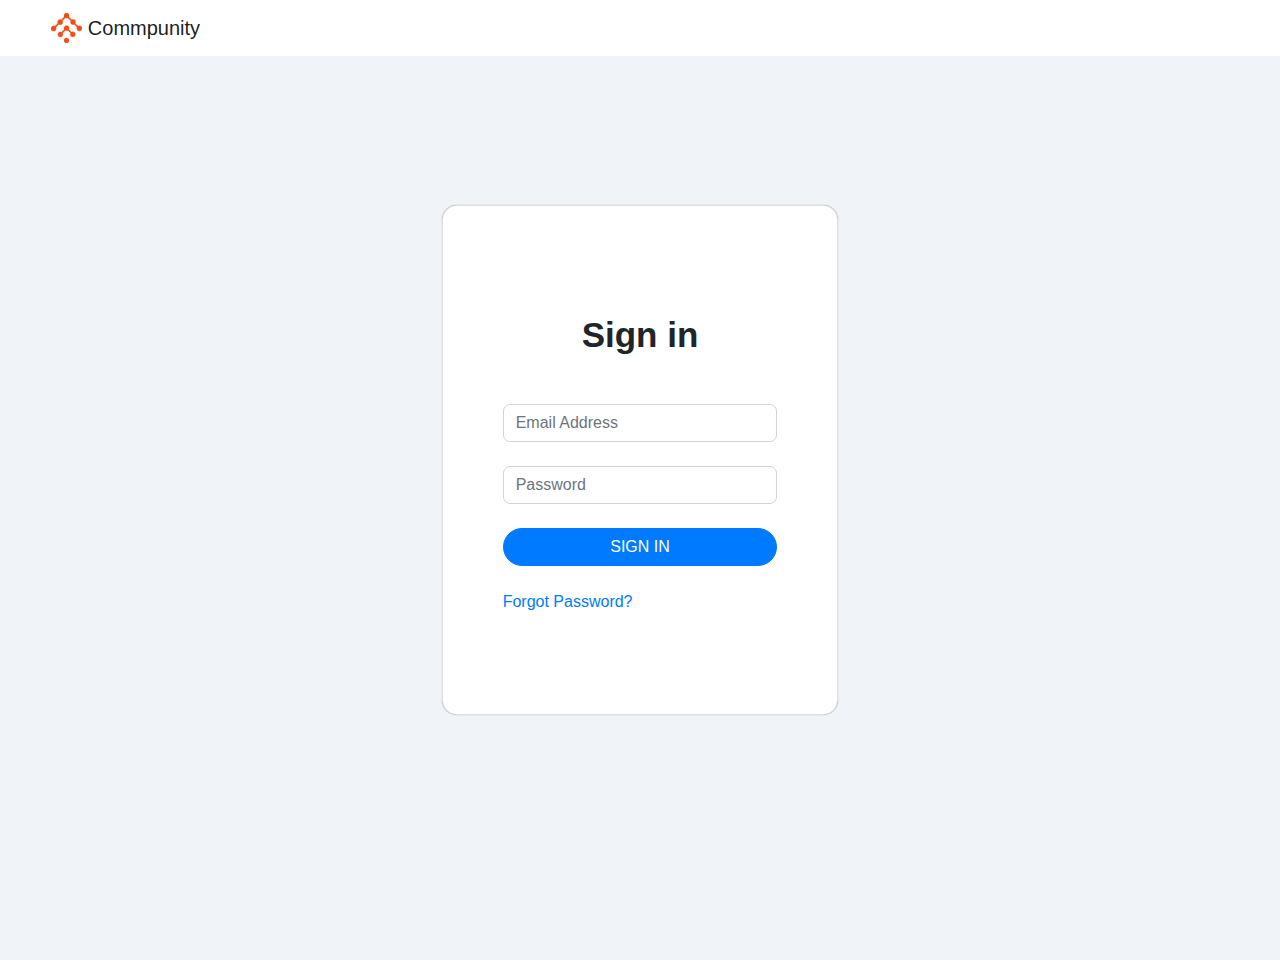
==== signin.html @ 4d6ea1aa "first" ====
<!DOCTYPE html>
<html lang="en">
<head>
    <meta charset="UTF-8">
    <meta name="viewport" content="width=device-width, initial-scale=1.0">
    <meta http-equiv="X-UA-Compatible" content="ie=edge">
    <link rel="stylesheet" href="assets/css/vendor/all.min.css">
    <link rel="stylesheet" href="assets/css/signin.css">
    <title>Home</title>
</head>
<body>
    
      <!--Navbar -->
      <nav class="mb-1 navbar navbar-expand-lg navbar-light info-color bg-light">
        <a class="navbar-brand" href="index.html">
          <img
            src="assets/img/logo.jpg"
            height="30"
            class="d-inline-block align-top"
            alt="mdb logo"
          />
          Commpunity</a
        >
        <button
          class="navbar-toggler"
          type="button"
          data-toggle="collapse"
          data-target="#navbarSupportedContent-4"
          aria-controls="navbarSupportedContent-4"
          aria-expanded="false"
          aria-label="Toggle navigation"
        >
          <span class="navbar-toggler-icon"></span>
        </button>
      </nav>
      <!--/.Navbar -->

      <div class="wrapper">
          <div class="col-md-4 mx-auto">
             <div class="card card-body form-card">
                 <form>
                     <h3 class="text-center my-5">Sign in</h3>
                     <input type="email" class="form-control my-4" placeholder="Email Address">
                     <input type="password" class="form-control my-4" placeholder="Password">
                     <button class="btn btn-primary btn-block my-4">SIGN IN</button>
                     <a href="#">Forgot  Password?</a>
                 </form>
             </div>
          </div>
      </div>




    <script src="assets/js/vendor/all.min.js"></script>
    <script src="assets/js/main.js"></script>
</body>
</html>
---- assets/css/vendor/all.min.css ----
/*
 * Font Awesome Free 5.12.0 by @fontawesome - https://fontawesome.com
 * License - https://fontawesome.com/license/free (Icons: CC BY 4.0, Fonts: SIL OFL 1.1, Code: MIT License)
 */
 .fa,.fab,.fad,.fal,.far,.fas{-moz-osx-font-smoothing:grayscale;-webkit-font-smoothing:antialiased;display:inline-block;font-style:normal;font-variant:normal;text-rendering:auto;line-height:1}.fa-lg{font-size:1.33333em;line-height:.75em;vertical-align:-.0667em}.fa-xs{font-size:.75em}.fa-sm{font-size:.875em}.fa-1x{font-size:1em}.fa-2x{font-size:2em}.fa-3x{font-size:3em}.fa-4x{font-size:4em}.fa-5x{font-size:5em}.fa-6x{font-size:6em}.fa-7x{font-size:7em}.fa-8x{font-size:8em}.fa-9x{font-size:9em}.fa-10x{font-size:10em}.fa-fw{text-align:center;width:1.25em}.fa-ul{list-style-type:none;margin-left:2.5em;padding-left:0}.fa-ul>li{position:relative}.fa-li{left:-2em;position:absolute;text-align:center;width:2em;line-height:inherit}.fa-border{border:.08em solid #eee;border-radius:.1em;padding:.2em .25em .15em}.fa-pull-left{float:left}.fa-pull-right{float:right}.fa.fa-pull-left,.fab.fa-pull-left,.fal.fa-pull-left,.far.fa-pull-left,.fas.fa-pull-left{margin-right:.3em}.fa.fa-pull-right,.fab.fa-pull-right,.fal.fa-pull-right,.far.fa-pull-right,.fas.fa-pull-right{margin-left:.3em}.fa-spin{-webkit-animation:fa-spin 2s linear infinite;animation:fa-spin 2s linear infinite}.fa-pulse{-webkit-animation:fa-spin 1s steps(8) infinite;animation:fa-spin 1s steps(8) infinite}@-webkit-keyframes fa-spin{0%{-webkit-transform:rotate(0deg);transform:rotate(0deg)}to{-webkit-transform:rotate(1turn);transform:rotate(1turn)}}@keyframes fa-spin{0%{-webkit-transform:rotate(0deg);transform:rotate(0deg)}to{-webkit-transform:rotate(1turn);transform:rotate(1turn)}}.fa-rotate-90{-ms-filter:"progid:DXImageTransform.Microsoft.BasicImage(rotation=1)";-webkit-transform:rotate(90deg);transform:rotate(90deg)}.fa-rotate-180{-ms-filter:"progid:DXImageTransform.Microsoft.BasicImage(rotation=2)";-webkit-transform:rotate(180deg);transform:rotate(180deg)}.fa-rotate-270{-ms-filter:"progid:DXImageTransform.Microsoft.BasicImage(rotation=3)";-webkit-transform:rotate(270deg);transform:rotate(270deg)}.fa-flip-horizontal{-ms-filter:"progid:DXImageTransform.Microsoft.BasicImage(rotation=0, mirror=1)";-webkit-transform:scaleX(-1);transform:scaleX(-1)}.fa-flip-vertical{-webkit-transform:scaleY(-1);transform:scaleY(-1)}.fa-flip-both,.fa-flip-horizontal.fa-flip-vertical,.fa-flip-vertical{-ms-filter:"progid:DXImageTransform.Microsoft.BasicImage(rotation=2, mirror=1)"}.fa-flip-both,.fa-flip-horizontal.fa-flip-vertical{-webkit-transform:scale(-1);transform:scale(-1)}:root .fa-flip-both,:root .fa-flip-horizontal,:root .fa-flip-vertical,:root .fa-rotate-90,:root .fa-rotate-180,:root .fa-rotate-270{-webkit-filter:none;filter:none}.fa-stack{display:inline-block;height:2em;line-height:2em;position:relative;vertical-align:middle;width:2.5em}.fa-stack-1x,.fa-stack-2x{left:0;position:absolute;text-align:center;width:100%}.fa-stack-1x{line-height:inherit}.fa-stack-2x{font-size:2em}.fa-inverse{color:#fff}.fa-500px:before{content:"\f26e"}.fa-accessible-icon:before{content:"\f368"}.fa-accusoft:before{content:"\f369"}.fa-acquisitions-incorporated:before{content:"\f6af"}.fa-ad:before{content:"\f641"}.fa-address-book:before{content:"\f2b9"}.fa-address-card:before{content:"\f2bb"}.fa-adjust:before{content:"\f042"}.fa-adn:before{content:"\f170"}.fa-adobe:before{content:"\f778"}.fa-adversal:before{content:"\f36a"}.fa-affiliatetheme:before{content:"\f36b"}.fa-air-freshener:before{content:"\f5d0"}.fa-airbnb:before{content:"\f834"}.fa-algolia:before{content:"\f36c"}.fa-align-center:before{content:"\f037"}.fa-align-justify:before{content:"\f039"}.fa-align-left:before{content:"\f036"}.fa-align-right:before{content:"\f038"}.fa-alipay:before{content:"\f642"}.fa-allergies:before{content:"\f461"}.fa-amazon:before{content:"\f270"}.fa-amazon-pay:before{content:"\f42c"}.fa-ambulance:before{content:"\f0f9"}.fa-american-sign-language-interpreting:before{content:"\f2a3"}.fa-amilia:before{content:"\f36d"}.fa-anchor:before{content:"\f13d"}.fa-android:before{content:"\f17b"}.fa-angellist:before{content:"\f209"}.fa-angle-double-down:before{content:"\f103"}.fa-angle-double-left:before{content:"\f100"}.fa-angle-double-right:before{content:"\f101"}.fa-angle-double-up:before{content:"\f102"}.fa-angle-down:before{content:"\f107"}.fa-angle-left:before{content:"\f104"}.fa-angle-right:before{content:"\f105"}.fa-angle-up:before{content:"\f106"}.fa-angry:before{content:"\f556"}.fa-angrycreative:before{content:"\f36e"}.fa-angular:before{content:"\f420"}.fa-ankh:before{content:"\f644"}.fa-app-store:before{content:"\f36f"}.fa-app-store-ios:before{content:"\f370"}.fa-apper:before{content:"\f371"}.fa-apple:before{content:"\f179"}.fa-apple-alt:before{content:"\f5d1"}.fa-apple-pay:before{content:"\f415"}.fa-archive:before{content:"\f187"}.fa-archway:before{content:"\f557"}.fa-arrow-alt-circle-down:before{content:"\f358"}.fa-arrow-alt-circle-left:before{content:"\f359"}.fa-arrow-alt-circle-right:before{content:"\f35a"}.fa-arrow-alt-circle-up:before{content:"\f35b"}.fa-arrow-circle-down:before{content:"\f0ab"}.fa-arrow-circle-left:before{content:"\f0a8"}.fa-arrow-circle-right:before{content:"\f0a9"}.fa-arrow-circle-up:before{content:"\f0aa"}.fa-arrow-down:before{content:"\f063"}.fa-arrow-left:before{content:"\f060"}.fa-arrow-right:before{content:"\f061"}.fa-arrow-up:before{content:"\f062"}.fa-arrows-alt:before{content:"\f0b2"}.fa-arrows-alt-h:before{content:"\f337"}.fa-arrows-alt-v:before{content:"\f338"}.fa-artstation:before{content:"\f77a"}.fa-assistive-listening-systems:before{content:"\f2a2"}.fa-asterisk:before{content:"\f069"}.fa-asymmetrik:before{content:"\f372"}.fa-at:before{content:"\f1fa"}.fa-atlas:before{content:"\f558"}.fa-atlassian:before{content:"\f77b"}.fa-atom:before{content:"\f5d2"}.fa-audible:before{content:"\f373"}.fa-audio-description:before{content:"\f29e"}.fa-autoprefixer:before{content:"\f41c"}.fa-avianex:before{content:"\f374"}.fa-aviato:before{content:"\f421"}.fa-award:before{content:"\f559"}.fa-aws:before{content:"\f375"}.fa-baby:before{content:"\f77c"}.fa-baby-carriage:before{content:"\f77d"}.fa-backspace:before{content:"\f55a"}.fa-backward:before{content:"\f04a"}.fa-bacon:before{content:"\f7e5"}.fa-bahai:before{content:"\f666"}.fa-balance-scale:before{content:"\f24e"}.fa-balance-scale-left:before{content:"\f515"}.fa-balance-scale-right:before{content:"\f516"}.fa-ban:before{content:"\f05e"}.fa-band-aid:before{content:"\f462"}.fa-bandcamp:before{content:"\f2d5"}.fa-barcode:before{content:"\f02a"}.fa-bars:before{content:"\f0c9"}.fa-baseball-ball:before{content:"\f433"}.fa-basketball-ball:before{content:"\f434"}.fa-bath:before{content:"\f2cd"}.fa-battery-empty:before{content:"\f244"}.fa-battery-full:before{content:"\f240"}.fa-battery-half:before{content:"\f242"}.fa-battery-quarter:before{content:"\f243"}.fa-battery-three-quarters:before{content:"\f241"}.fa-battle-net:before{content:"\f835"}.fa-bed:before{content:"\f236"}.fa-beer:before{content:"\f0fc"}.fa-behance:before{content:"\f1b4"}.fa-behance-square:before{content:"\f1b5"}.fa-bell:before{content:"\f0f3"}.fa-bell-slash:before{content:"\f1f6"}.fa-bezier-curve:before{content:"\f55b"}.fa-bible:before{content:"\f647"}.fa-bicycle:before{content:"\f206"}.fa-biking:before{content:"\f84a"}.fa-bimobject:before{content:"\f378"}.fa-binoculars:before{content:"\f1e5"}.fa-biohazard:before{content:"\f780"}.fa-birthday-cake:before{content:"\f1fd"}.fa-bitbucket:before{content:"\f171"}.fa-bitcoin:before{content:"\f379"}.fa-bity:before{content:"\f37a"}.fa-black-tie:before{content:"\f27e"}.fa-blackberry:before{content:"\f37b"}.fa-blender:before{content:"\f517"}.fa-blender-phone:before{content:"\f6b6"}.fa-blind:before{content:"\f29d"}.fa-blog:before{content:"\f781"}.fa-blogger:before{content:"\f37c"}.fa-blogger-b:before{content:"\f37d"}.fa-bluetooth:before{content:"\f293"}.fa-bluetooth-b:before{content:"\f294"}.fa-bold:before{content:"\f032"}.fa-bolt:before{content:"\f0e7"}.fa-bomb:before{content:"\f1e2"}.fa-bone:before{content:"\f5d7"}.fa-bong:before{content:"\f55c"}.fa-book:before{content:"\f02d"}.fa-book-dead:before{content:"\f6b7"}.fa-book-medical:before{content:"\f7e6"}.fa-book-open:before{content:"\f518"}.fa-book-reader:before{content:"\f5da"}.fa-bookmark:before{content:"\f02e"}.fa-bootstrap:before{content:"\f836"}.fa-border-all:before{content:"\f84c"}.fa-border-none:before{content:"\f850"}.fa-border-style:before{content:"\f853"}.fa-bowling-ball:before{content:"\f436"}.fa-box:before{content:"\f466"}.fa-box-open:before{content:"\f49e"}.fa-boxes:before{content:"\f468"}.fa-braille:before{content:"\f2a1"}.fa-brain:before{content:"\f5dc"}.fa-bread-slice:before{content:"\f7ec"}.fa-briefcase:before{content:"\f0b1"}.fa-briefcase-medical:before{content:"\f469"}.fa-broadcast-tower:before{content:"\f519"}.fa-broom:before{content:"\f51a"}.fa-brush:before{content:"\f55d"}.fa-btc:before{content:"\f15a"}.fa-buffer:before{content:"\f837"}.fa-bug:before{content:"\f188"}.fa-building:before{content:"\f1ad"}.fa-bullhorn:before{content:"\f0a1"}.fa-bullseye:before{content:"\f140"}.fa-burn:before{content:"\f46a"}.fa-buromobelexperte:before{content:"\f37f"}.fa-bus:before{content:"\f207"}.fa-bus-alt:before{content:"\f55e"}.fa-business-time:before{content:"\f64a"}.fa-buy-n-large:before{content:"\f8a6"}.fa-buysellads:before{content:"\f20d"}.fa-calculator:before{content:"\f1ec"}.fa-calendar:before{content:"\f133"}.fa-calendar-alt:before{content:"\f073"}.fa-calendar-check:before{content:"\f274"}.fa-calendar-day:before{content:"\f783"}.fa-calendar-minus:before{content:"\f272"}.fa-calendar-plus:before{content:"\f271"}.fa-calendar-times:before{content:"\f273"}.fa-calendar-week:before{content:"\f784"}.fa-camera:before{content:"\f030"}.fa-camera-retro:before{content:"\f083"}.fa-campground:before{content:"\f6bb"}.fa-canadian-maple-leaf:before{content:"\f785"}.fa-candy-cane:before{content:"\f786"}.fa-cannabis:before{content:"\f55f"}.fa-capsules:before{content:"\f46b"}.fa-car:before{content:"\f1b9"}.fa-car-alt:before{content:"\f5de"}.fa-car-battery:before{content:"\f5df"}.fa-car-crash:before{content:"\f5e1"}.fa-car-side:before{content:"\f5e4"}.fa-caravan:before{content:"\f8ff"}.fa-caret-down:before{content:"\f0d7"}.fa-caret-left:before{content:"\f0d9"}.fa-caret-right:before{content:"\f0da"}.fa-caret-square-down:before{content:"\f150"}.fa-caret-square-left:before{content:"\f191"}.fa-caret-square-right:before{content:"\f152"}.fa-caret-square-up:before{content:"\f151"}.fa-caret-up:before{content:"\f0d8"}.fa-carrot:before{content:"\f787"}.fa-cart-arrow-down:before{content:"\f218"}.fa-cart-plus:before{content:"\f217"}.fa-cash-register:before{content:"\f788"}.fa-cat:before{content:"\f6be"}.fa-cc-amazon-pay:before{content:"\f42d"}.fa-cc-amex:before{content:"\f1f3"}.fa-cc-apple-pay:before{content:"\f416"}.fa-cc-diners-club:before{content:"\f24c"}.fa-cc-discover:before{content:"\f1f2"}.fa-cc-jcb:before{content:"\f24b"}.fa-cc-mastercard:before{content:"\f1f1"}.fa-cc-paypal:before{content:"\f1f4"}.fa-cc-stripe:before{content:"\f1f5"}.fa-cc-visa:before{content:"\f1f0"}.fa-centercode:before{content:"\f380"}.fa-centos:before{content:"\f789"}.fa-certificate:before{content:"\f0a3"}.fa-chair:before{content:"\f6c0"}.fa-chalkboard:before{content:"\f51b"}.fa-chalkboard-teacher:before{content:"\f51c"}.fa-charging-station:before{content:"\f5e7"}.fa-chart-area:before{content:"\f1fe"}.fa-chart-bar:before{content:"\f080"}.fa-chart-line:before{content:"\f201"}.fa-chart-pie:before{content:"\f200"}.fa-check:before{content:"\f00c"}.fa-check-circle:before{content:"\f058"}.fa-check-double:before{content:"\f560"}.fa-check-square:before{content:"\f14a"}.fa-cheese:before{content:"\f7ef"}.fa-chess:before{content:"\f439"}.fa-chess-bishop:before{content:"\f43a"}.fa-chess-board:before{content:"\f43c"}.fa-chess-king:before{content:"\f43f"}.fa-chess-knight:before{content:"\f441"}.fa-chess-pawn:before{content:"\f443"}.fa-chess-queen:before{content:"\f445"}.fa-chess-rook:before{content:"\f447"}.fa-chevron-circle-down:before{content:"\f13a"}.fa-chevron-circle-left:before{content:"\f137"}.fa-chevron-circle-right:before{content:"\f138"}.fa-chevron-circle-up:before{content:"\f139"}.fa-chevron-down:before{content:"\f078"}.fa-chevron-left:before{content:"\f053"}.fa-chevron-right:before{content:"\f054"}.fa-chevron-up:before{content:"\f077"}.fa-child:before{content:"\f1ae"}.fa-chrome:before{content:"\f268"}.fa-chromecast:before{content:"\f838"}.fa-church:before{content:"\f51d"}.fa-circle:before{content:"\f111"}.fa-circle-notch:before{content:"\f1ce"}.fa-city:before{content:"\f64f"}.fa-clinic-medical:before{content:"\f7f2"}.fa-clipboard:before{content:"\f328"}.fa-clipboard-check:before{content:"\f46c"}.fa-clipboard-list:before{content:"\f46d"}.fa-clock:before{content:"\f017"}.fa-clone:before{content:"\f24d"}.fa-closed-captioning:before{content:"\f20a"}.fa-cloud:before{content:"\f0c2"}.fa-cloud-download-alt:before{content:"\f381"}.fa-cloud-meatball:before{content:"\f73b"}.fa-cloud-moon:before{content:"\f6c3"}.fa-cloud-moon-rain:before{content:"\f73c"}.fa-cloud-rain:before{content:"\f73d"}.fa-cloud-showers-heavy:before{content:"\f740"}.fa-cloud-sun:before{content:"\f6c4"}.fa-cloud-sun-rain:before{content:"\f743"}.fa-cloud-upload-alt:before{content:"\f382"}.fa-cloudscale:before{content:"\f383"}.fa-cloudsmith:before{content:"\f384"}.fa-cloudversify:before{content:"\f385"}.fa-cocktail:before{content:"\f561"}.fa-code:before{content:"\f121"}.fa-code-branch:before{content:"\f126"}.fa-codepen:before{content:"\f1cb"}.fa-codiepie:before{content:"\f284"}.fa-coffee:before{content:"\f0f4"}.fa-cog:before{content:"\f013"}.fa-cogs:before{content:"\f085"}.fa-coins:before{content:"\f51e"}.fa-columns:before{content:"\f0db"}.fa-comment:before{content:"\f075"}.fa-comment-alt:before{content:"\f27a"}.fa-comment-dollar:before{content:"\f651"}.fa-comment-dots:before{content:"\f4ad"}.fa-comment-medical:before{content:"\f7f5"}.fa-comment-slash:before{content:"\f4b3"}.fa-comments:before{content:"\f086"}.fa-comments-dollar:before{content:"\f653"}.fa-compact-disc:before{content:"\f51f"}.fa-compass:before{content:"\f14e"}.fa-compress:before{content:"\f066"}.fa-compress-alt:before{content:"\f422"}.fa-compress-arrows-alt:before{content:"\f78c"}.fa-concierge-bell:before{content:"\f562"}.fa-confluence:before{content:"\f78d"}.fa-connectdevelop:before{content:"\f20e"}.fa-contao:before{content:"\f26d"}.fa-cookie:before{content:"\f563"}.fa-cookie-bite:before{content:"\f564"}.fa-copy:before{content:"\f0c5"}.fa-copyright:before{content:"\f1f9"}.fa-cotton-bureau:before{content:"\f89e"}.fa-couch:before{content:"\f4b8"}.fa-cpanel:before{content:"\f388"}.fa-creative-commons:before{content:"\f25e"}.fa-creative-commons-by:before{content:"\f4e7"}.fa-creative-commons-nc:before{content:"\f4e8"}.fa-creative-commons-nc-eu:before{content:"\f4e9"}.fa-creative-commons-nc-jp:before{content:"\f4ea"}.fa-creative-commons-nd:before{content:"\f4eb"}.fa-creative-commons-pd:before{content:"\f4ec"}.fa-creative-commons-pd-alt:before{content:"\f4ed"}.fa-creative-commons-remix:before{content:"\f4ee"}.fa-creative-commons-sa:before{content:"\f4ef"}.fa-creative-commons-sampling:before{content:"\f4f0"}.fa-creative-commons-sampling-plus:before{content:"\f4f1"}.fa-creative-commons-share:before{content:"\f4f2"}.fa-creative-commons-zero:before{content:"\f4f3"}.fa-credit-card:before{content:"\f09d"}.fa-critical-role:before{content:"\f6c9"}.fa-crop:before{content:"\f125"}.fa-crop-alt:before{content:"\f565"}.fa-cross:before{content:"\f654"}.fa-crosshairs:before{content:"\f05b"}.fa-crow:before{content:"\f520"}.fa-crown:before{content:"\f521"}.fa-crutch:before{content:"\f7f7"}.fa-css3:before{content:"\f13c"}.fa-css3-alt:before{content:"\f38b"}.fa-cube:before{content:"\f1b2"}.fa-cubes:before{content:"\f1b3"}.fa-cut:before{content:"\f0c4"}.fa-cuttlefish:before{content:"\f38c"}.fa-d-and-d:before{content:"\f38d"}.fa-d-and-d-beyond:before{content:"\f6ca"}.fa-dashcube:before{content:"\f210"}.fa-database:before{content:"\f1c0"}.fa-deaf:before{content:"\f2a4"}.fa-delicious:before{content:"\f1a5"}.fa-democrat:before{content:"\f747"}.fa-deploydog:before{content:"\f38e"}.fa-deskpro:before{content:"\f38f"}.fa-desktop:before{content:"\f108"}.fa-dev:before{content:"\f6cc"}.fa-deviantart:before{content:"\f1bd"}.fa-dharmachakra:before{content:"\f655"}.fa-dhl:before{content:"\f790"}.fa-diagnoses:before{content:"\f470"}.fa-diaspora:before{content:"\f791"}.fa-dice:before{content:"\f522"}.fa-dice-d20:before{content:"\f6cf"}.fa-dice-d6:before{content:"\f6d1"}.fa-dice-five:before{content:"\f523"}.fa-dice-four:before{content:"\f524"}.fa-dice-one:before{content:"\f525"}.fa-dice-six:before{content:"\f526"}.fa-dice-three:before{content:"\f527"}.fa-dice-two:before{content:"\f528"}.fa-digg:before{content:"\f1a6"}.fa-digital-ocean:before{content:"\f391"}.fa-digital-tachograph:before{content:"\f566"}.fa-directions:before{content:"\f5eb"}.fa-discord:before{content:"\f392"}.fa-discourse:before{content:"\f393"}.fa-divide:before{content:"\f529"}.fa-dizzy:before{content:"\f567"}.fa-dna:before{content:"\f471"}.fa-dochub:before{content:"\f394"}.fa-docker:before{content:"\f395"}.fa-dog:before{content:"\f6d3"}.fa-dollar-sign:before{content:"\f155"}.fa-dolly:before{content:"\f472"}.fa-dolly-flatbed:before{content:"\f474"}.fa-donate:before{content:"\f4b9"}.fa-door-closed:before{content:"\f52a"}.fa-door-open:before{content:"\f52b"}.fa-dot-circle:before{content:"\f192"}.fa-dove:before{content:"\f4ba"}.fa-download:before{content:"\f019"}.fa-draft2digital:before{content:"\f396"}.fa-drafting-compass:before{content:"\f568"}.fa-dragon:before{content:"\f6d5"}.fa-draw-polygon:before{content:"\f5ee"}.fa-dribbble:before{content:"\f17d"}.fa-dribbble-square:before{content:"\f397"}.fa-dropbox:before{content:"\f16b"}.fa-drum:before{content:"\f569"}.fa-drum-steelpan:before{content:"\f56a"}.fa-drumstick-bite:before{content:"\f6d7"}.fa-drupal:before{content:"\f1a9"}.fa-dumbbell:before{content:"\f44b"}.fa-dumpster:before{content:"\f793"}.fa-dumpster-fire:before{content:"\f794"}.fa-dungeon:before{content:"\f6d9"}.fa-dyalog:before{content:"\f399"}.fa-earlybirds:before{content:"\f39a"}.fa-ebay:before{content:"\f4f4"}.fa-edge:before{content:"\f282"}.fa-edit:before{content:"\f044"}.fa-egg:before{content:"\f7fb"}.fa-eject:before{content:"\f052"}.fa-elementor:before{content:"\f430"}.fa-ellipsis-h:before{content:"\f141"}.fa-ellipsis-v:before{content:"\f142"}.fa-ello:before{content:"\f5f1"}.fa-ember:before{content:"\f423"}.fa-empire:before{content:"\f1d1"}.fa-envelope:before{content:"\f0e0"}.fa-envelope-open:before{content:"\f2b6"}.fa-envelope-open-text:before{content:"\f658"}.fa-envelope-square:before{content:"\f199"}.fa-envira:before{content:"\f299"}.fa-equals:before{content:"\f52c"}.fa-eraser:before{content:"\f12d"}.fa-erlang:before{content:"\f39d"}.fa-ethereum:before{content:"\f42e"}.fa-ethernet:before{content:"\f796"}.fa-etsy:before{content:"\f2d7"}.fa-euro-sign:before{content:"\f153"}.fa-evernote:before{content:"\f839"}.fa-exchange-alt:before{content:"\f362"}.fa-exclamation:before{content:"\f12a"}.fa-exclamation-circle:before{content:"\f06a"}.fa-exclamation-triangle:before{content:"\f071"}.fa-expand:before{content:"\f065"}.fa-expand-alt:before{content:"\f424"}.fa-expand-arrows-alt:before{content:"\f31e"}.fa-expeditedssl:before{content:"\f23e"}.fa-external-link-alt:before{content:"\f35d"}.fa-external-link-square-alt:before{content:"\f360"}.fa-eye:before{content:"\f06e"}.fa-eye-dropper:before{content:"\f1fb"}.fa-eye-slash:before{content:"\f070"}.fa-facebook:before{content:"\f09a"}.fa-facebook-f:before{content:"\f39e"}.fa-facebook-messenger:before{content:"\f39f"}.fa-facebook-square:before{content:"\f082"}.fa-fan:before{content:"\f863"}.fa-fantasy-flight-games:before{content:"\f6dc"}.fa-fast-backward:before{content:"\f049"}.fa-fast-forward:before{content:"\f050"}.fa-fax:before{content:"\f1ac"}.fa-feather:before{content:"\f52d"}.fa-feather-alt:before{content:"\f56b"}.fa-fedex:before{content:"\f797"}.fa-fedora:before{content:"\f798"}.fa-female:before{content:"\f182"}.fa-fighter-jet:before{content:"\f0fb"}.fa-figma:before{content:"\f799"}.fa-file:before{content:"\f15b"}.fa-file-alt:before{content:"\f15c"}.fa-file-archive:before{content:"\f1c6"}.fa-file-audio:before{content:"\f1c7"}.fa-file-code:before{content:"\f1c9"}.fa-file-contract:before{content:"\f56c"}.fa-file-csv:before{content:"\f6dd"}.fa-file-download:before{content:"\f56d"}.fa-file-excel:before{content:"\f1c3"}.fa-file-export:before{content:"\f56e"}.fa-file-image:before{content:"\f1c5"}.fa-file-import:before{content:"\f56f"}.fa-file-invoice:before{content:"\f570"}.fa-file-invoice-dollar:before{content:"\f571"}.fa-file-medical:before{content:"\f477"}.fa-file-medical-alt:before{content:"\f478"}.fa-file-pdf:before{content:"\f1c1"}.fa-file-powerpoint:before{content:"\f1c4"}.fa-file-prescription:before{content:"\f572"}.fa-file-signature:before{content:"\f573"}.fa-file-upload:before{content:"\f574"}.fa-file-video:before{content:"\f1c8"}.fa-file-word:before{content:"\f1c2"}.fa-fill:before{content:"\f575"}.fa-fill-drip:before{content:"\f576"}.fa-film:before{content:"\f008"}.fa-filter:before{content:"\f0b0"}.fa-fingerprint:before{content:"\f577"}.fa-fire:before{content:"\f06d"}.fa-fire-alt:before{content:"\f7e4"}.fa-fire-extinguisher:before{content:"\f134"}.fa-firefox:before{content:"\f269"}.fa-firefox-browser:before{content:"\f907"}.fa-first-aid:before{content:"\f479"}.fa-first-order:before{content:"\f2b0"}.fa-first-order-alt:before{content:"\f50a"}.fa-firstdraft:before{content:"\f3a1"}.fa-fish:before{content:"\f578"}.fa-fist-raised:before{content:"\f6de"}.fa-flag:before{content:"\f024"}.fa-flag-checkered:before{content:"\f11e"}.fa-flag-usa:before{content:"\f74d"}.fa-flask:before{content:"\f0c3"}.fa-flickr:before{content:"\f16e"}.fa-flipboard:before{content:"\f44d"}.fa-flushed:before{content:"\f579"}.fa-fly:before{content:"\f417"}.fa-folder:before{content:"\f07b"}.fa-folder-minus:before{content:"\f65d"}.fa-folder-open:before{content:"\f07c"}.fa-folder-plus:before{content:"\f65e"}.fa-font:before{content:"\f031"}.fa-font-awesome:before{content:"\f2b4"}.fa-font-awesome-alt:before{content:"\f35c"}.fa-font-awesome-flag:before{content:"\f425"}.fa-font-awesome-logo-full:before{content:"\f4e6"}.fa-fonticons:before{content:"\f280"}.fa-fonticons-fi:before{content:"\f3a2"}.fa-football-ball:before{content:"\f44e"}.fa-fort-awesome:before{content:"\f286"}.fa-fort-awesome-alt:before{content:"\f3a3"}.fa-forumbee:before{content:"\f211"}.fa-forward:before{content:"\f04e"}.fa-foursquare:before{content:"\f180"}.fa-free-code-camp:before{content:"\f2c5"}.fa-freebsd:before{content:"\f3a4"}.fa-frog:before{content:"\f52e"}.fa-frown:before{content:"\f119"}.fa-frown-open:before{content:"\f57a"}.fa-fulcrum:before{content:"\f50b"}.fa-funnel-dollar:before{content:"\f662"}.fa-futbol:before{content:"\f1e3"}.fa-galactic-republic:before{content:"\f50c"}.fa-galactic-senate:before{content:"\f50d"}.fa-gamepad:before{content:"\f11b"}.fa-gas-pump:before{content:"\f52f"}.fa-gavel:before{content:"\f0e3"}.fa-gem:before{content:"\f3a5"}.fa-genderless:before{content:"\f22d"}.fa-get-pocket:before{content:"\f265"}.fa-gg:before{content:"\f260"}.fa-gg-circle:before{content:"\f261"}.fa-ghost:before{content:"\f6e2"}.fa-gift:before{content:"\f06b"}.fa-gifts:before{content:"\f79c"}.fa-git:before{content:"\f1d3"}.fa-git-alt:before{content:"\f841"}.fa-git-square:before{content:"\f1d2"}.fa-github:before{content:"\f09b"}.fa-github-alt:before{content:"\f113"}.fa-github-square:before{content:"\f092"}.fa-gitkraken:before{content:"\f3a6"}.fa-gitlab:before{content:"\f296"}.fa-gitter:before{content:"\f426"}.fa-glass-cheers:before{content:"\f79f"}.fa-glass-martini:before{content:"\f000"}.fa-glass-martini-alt:before{content:"\f57b"}.fa-glass-whiskey:before{content:"\f7a0"}.fa-glasses:before{content:"\f530"}.fa-glide:before{content:"\f2a5"}.fa-glide-g:before{content:"\f2a6"}.fa-globe:before{content:"\f0ac"}.fa-globe-africa:before{content:"\f57c"}.fa-globe-americas:before{content:"\f57d"}.fa-globe-asia:before{content:"\f57e"}.fa-globe-europe:before{content:"\f7a2"}.fa-gofore:before{content:"\f3a7"}.fa-golf-ball:before{content:"\f450"}.fa-goodreads:before{content:"\f3a8"}.fa-goodreads-g:before{content:"\f3a9"}.fa-google:before{content:"\f1a0"}.fa-google-drive:before{content:"\f3aa"}.fa-google-play:before{content:"\f3ab"}.fa-google-plus:before{content:"\f2b3"}.fa-google-plus-g:before{content:"\f0d5"}.fa-google-plus-square:before{content:"\f0d4"}.fa-google-wallet:before{content:"\f1ee"}.fa-gopuram:before{content:"\f664"}.fa-graduation-cap:before{content:"\f19d"}.fa-gratipay:before{content:"\f184"}.fa-grav:before{content:"\f2d6"}.fa-greater-than:before{content:"\f531"}.fa-greater-than-equal:before{content:"\f532"}.fa-grimace:before{content:"\f57f"}.fa-grin:before{content:"\f580"}.fa-grin-alt:before{content:"\f581"}.fa-grin-beam:before{content:"\f582"}.fa-grin-beam-sweat:before{content:"\f583"}.fa-grin-hearts:before{content:"\f584"}.fa-grin-squint:before{content:"\f585"}.fa-grin-squint-tears:before{content:"\f586"}.fa-grin-stars:before{content:"\f587"}.fa-grin-tears:before{content:"\f588"}.fa-grin-tongue:before{content:"\f589"}.fa-grin-tongue-squint:before{content:"\f58a"}.fa-grin-tongue-wink:before{content:"\f58b"}.fa-grin-wink:before{content:"\f58c"}.fa-grip-horizontal:before{content:"\f58d"}.fa-grip-lines:before{content:"\f7a4"}.fa-grip-lines-vertical:before{content:"\f7a5"}.fa-grip-vertical:before{content:"\f58e"}.fa-gripfire:before{content:"\f3ac"}.fa-grunt:before{content:"\f3ad"}.fa-guitar:before{content:"\f7a6"}.fa-gulp:before{content:"\f3ae"}.fa-h-square:before{content:"\f0fd"}.fa-hacker-news:before{content:"\f1d4"}.fa-hacker-news-square:before{content:"\f3af"}.fa-hackerrank:before{content:"\f5f7"}.fa-hamburger:before{content:"\f805"}.fa-hammer:before{content:"\f6e3"}.fa-hamsa:before{content:"\f665"}.fa-hand-holding:before{content:"\f4bd"}.fa-hand-holding-heart:before{content:"\f4be"}.fa-hand-holding-usd:before{content:"\f4c0"}.fa-hand-lizard:before{content:"\f258"}.fa-hand-middle-finger:before{content:"\f806"}.fa-hand-paper:before{content:"\f256"}.fa-hand-peace:before{content:"\f25b"}.fa-hand-point-down:before{content:"\f0a7"}.fa-hand-point-left:before{content:"\f0a5"}.fa-hand-point-right:before{content:"\f0a4"}.fa-hand-point-up:before{content:"\f0a6"}.fa-hand-pointer:before{content:"\f25a"}.fa-hand-rock:before{content:"\f255"}.fa-hand-scissors:before{content:"\f257"}.fa-hand-spock:before{content:"\f259"}.fa-hands:before{content:"\f4c2"}.fa-hands-helping:before{content:"\f4c4"}.fa-handshake:before{content:"\f2b5"}.fa-hanukiah:before{content:"\f6e6"}.fa-hard-hat:before{content:"\f807"}.fa-hashtag:before{content:"\f292"}.fa-hat-cowboy:before{content:"\f8c0"}.fa-hat-cowboy-side:before{content:"\f8c1"}.fa-hat-wizard:before{content:"\f6e8"}.fa-hdd:before{content:"\f0a0"}.fa-heading:before{content:"\f1dc"}.fa-headphones:before{content:"\f025"}.fa-headphones-alt:before{content:"\f58f"}.fa-headset:before{content:"\f590"}.fa-heart:before{content:"\f004"}.fa-heart-broken:before{content:"\f7a9"}.fa-heartbeat:before{content:"\f21e"}.fa-helicopter:before{content:"\f533"}.fa-highlighter:before{content:"\f591"}.fa-hiking:before{content:"\f6ec"}.fa-hippo:before{content:"\f6ed"}.fa-hips:before{content:"\f452"}.fa-hire-a-helper:before{content:"\f3b0"}.fa-history:before{content:"\f1da"}.fa-hockey-puck:before{content:"\f453"}.fa-holly-berry:before{content:"\f7aa"}.fa-home:before{content:"\f015"}.fa-hooli:before{content:"\f427"}.fa-hornbill:before{content:"\f592"}.fa-horse:before{content:"\f6f0"}.fa-horse-head:before{content:"\f7ab"}.fa-hospital:before{content:"\f0f8"}.fa-hospital-alt:before{content:"\f47d"}.fa-hospital-symbol:before{content:"\f47e"}.fa-hot-tub:before{content:"\f593"}.fa-hotdog:before{content:"\f80f"}.fa-hotel:before{content:"\f594"}.fa-hotjar:before{content:"\f3b1"}.fa-hourglass:before{content:"\f254"}.fa-hourglass-end:before{content:"\f253"}.fa-hourglass-half:before{content:"\f252"}.fa-hourglass-start:before{content:"\f251"}.fa-house-damage:before{content:"\f6f1"}.fa-houzz:before{content:"\f27c"}.fa-hryvnia:before{content:"\f6f2"}.fa-html5:before{content:"\f13b"}.fa-hubspot:before{content:"\f3b2"}.fa-i-cursor:before{content:"\f246"}.fa-ice-cream:before{content:"\f810"}.fa-icicles:before{content:"\f7ad"}.fa-icons:before{content:"\f86d"}.fa-id-badge:before{content:"\f2c1"}.fa-id-card:before{content:"\f2c2"}.fa-id-card-alt:before{content:"\f47f"}.fa-ideal:before{content:"\f913"}.fa-igloo:before{content:"\f7ae"}.fa-image:before{content:"\f03e"}.fa-images:before{content:"\f302"}.fa-imdb:before{content:"\f2d8"}.fa-inbox:before{content:"\f01c"}.fa-indent:before{content:"\f03c"}.fa-industry:before{content:"\f275"}.fa-infinity:before{content:"\f534"}.fa-info:before{content:"\f129"}.fa-info-circle:before{content:"\f05a"}.fa-instagram:before{content:"\f16d"}.fa-intercom:before{content:"\f7af"}.fa-internet-explorer:before{content:"\f26b"}.fa-invision:before{content:"\f7b0"}.fa-ioxhost:before{content:"\f208"}.fa-italic:before{content:"\f033"}.fa-itch-io:before{content:"\f83a"}.fa-itunes:before{content:"\f3b4"}.fa-itunes-note:before{content:"\f3b5"}.fa-java:before{content:"\f4e4"}.fa-jedi:before{content:"\f669"}.fa-jedi-order:before{content:"\f50e"}.fa-jenkins:before{content:"\f3b6"}.fa-jira:before{content:"\f7b1"}.fa-joget:before{content:"\f3b7"}.fa-joint:before{content:"\f595"}.fa-joomla:before{content:"\f1aa"}.fa-journal-whills:before{content:"\f66a"}.fa-js:before{content:"\f3b8"}.fa-js-square:before{content:"\f3b9"}.fa-jsfiddle:before{content:"\f1cc"}.fa-kaaba:before{content:"\f66b"}.fa-kaggle:before{content:"\f5fa"}.fa-key:before{content:"\f084"}.fa-keybase:before{content:"\f4f5"}.fa-keyboard:before{content:"\f11c"}.fa-keycdn:before{content:"\f3ba"}.fa-khanda:before{content:"\f66d"}.fa-kickstarter:before{content:"\f3bb"}.fa-kickstarter-k:before{content:"\f3bc"}.fa-kiss:before{content:"\f596"}.fa-kiss-beam:before{content:"\f597"}.fa-kiss-wink-heart:before{content:"\f598"}.fa-kiwi-bird:before{content:"\f535"}.fa-korvue:before{content:"\f42f"}.fa-landmark:before{content:"\f66f"}.fa-language:before{content:"\f1ab"}.fa-laptop:before{content:"\f109"}.fa-laptop-code:before{content:"\f5fc"}.fa-laptop-medical:before{content:"\f812"}.fa-laravel:before{content:"\f3bd"}.fa-lastfm:before{content:"\f202"}.fa-lastfm-square:before{content:"\f203"}.fa-laugh:before{content:"\f599"}.fa-laugh-beam:before{content:"\f59a"}.fa-laugh-squint:before{content:"\f59b"}.fa-laugh-wink:before{content:"\f59c"}.fa-layer-group:before{content:"\f5fd"}.fa-leaf:before{content:"\f06c"}.fa-leanpub:before{content:"\f212"}.fa-lemon:before{content:"\f094"}.fa-less:before{content:"\f41d"}.fa-less-than:before{content:"\f536"}.fa-less-than-equal:before{content:"\f537"}.fa-level-down-alt:before{content:"\f3be"}.fa-level-up-alt:before{content:"\f3bf"}.fa-life-ring:before{content:"\f1cd"}.fa-lightbulb:before{content:"\f0eb"}.fa-line:before{content:"\f3c0"}.fa-link:before{content:"\f0c1"}.fa-linkedin:before{content:"\f08c"}.fa-linkedin-in:before{content:"\f0e1"}.fa-linode:before{content:"\f2b8"}.fa-linux:before{content:"\f17c"}.fa-lira-sign:before{content:"\f195"}.fa-list:before{content:"\f03a"}.fa-list-alt:before{content:"\f022"}.fa-list-ol:before{content:"\f0cb"}.fa-list-ul:before{content:"\f0ca"}.fa-location-arrow:before{content:"\f124"}.fa-lock:before{content:"\f023"}.fa-lock-open:before{content:"\f3c1"}.fa-long-arrow-alt-down:before{content:"\f309"}.fa-long-arrow-alt-left:before{content:"\f30a"}.fa-long-arrow-alt-right:before{content:"\f30b"}.fa-long-arrow-alt-up:before{content:"\f30c"}.fa-low-vision:before{content:"\f2a8"}.fa-luggage-cart:before{content:"\f59d"}.fa-lyft:before{content:"\f3c3"}.fa-magento:before{content:"\f3c4"}.fa-magic:before{content:"\f0d0"}.fa-magnet:before{content:"\f076"}.fa-mail-bulk:before{content:"\f674"}.fa-mailchimp:before{content:"\f59e"}.fa-male:before{content:"\f183"}.fa-mandalorian:before{content:"\f50f"}.fa-map:before{content:"\f279"}.fa-map-marked:before{content:"\f59f"}.fa-map-marked-alt:before{content:"\f5a0"}.fa-map-marker:before{content:"\f041"}.fa-map-marker-alt:before{content:"\f3c5"}.fa-map-pin:before{content:"\f276"}.fa-map-signs:before{content:"\f277"}.fa-markdown:before{content:"\f60f"}.fa-marker:before{content:"\f5a1"}.fa-mars:before{content:"\f222"}.fa-mars-double:before{content:"\f227"}.fa-mars-stroke:before{content:"\f229"}.fa-mars-stroke-h:before{content:"\f22b"}.fa-mars-stroke-v:before{content:"\f22a"}.fa-mask:before{content:"\f6fa"}.fa-mastodon:before{content:"\f4f6"}.fa-maxcdn:before{content:"\f136"}.fa-mdb:before{content:"\f8ca"}.fa-medal:before{content:"\f5a2"}.fa-medapps:before{content:"\f3c6"}.fa-medium:before{content:"\f23a"}.fa-medium-m:before{content:"\f3c7"}.fa-medkit:before{content:"\f0fa"}.fa-medrt:before{content:"\f3c8"}.fa-meetup:before{content:"\f2e0"}.fa-megaport:before{content:"\f5a3"}.fa-meh:before{content:"\f11a"}.fa-meh-blank:before{content:"\f5a4"}.fa-meh-rolling-eyes:before{content:"\f5a5"}.fa-memory:before{content:"\f538"}.fa-mendeley:before{content:"\f7b3"}.fa-menorah:before{content:"\f676"}.fa-mercury:before{content:"\f223"}.fa-meteor:before{content:"\f753"}.fa-microblog:before{content:"\f91a"}.fa-microchip:before{content:"\f2db"}.fa-microphone:before{content:"\f130"}.fa-microphone-alt:before{content:"\f3c9"}.fa-microphone-alt-slash:before{content:"\f539"}.fa-microphone-slash:before{content:"\f131"}.fa-microscope:before{content:"\f610"}.fa-microsoft:before{content:"\f3ca"}.fa-minus:before{content:"\f068"}.fa-minus-circle:before{content:"\f056"}.fa-minus-square:before{content:"\f146"}.fa-mitten:before{content:"\f7b5"}.fa-mix:before{content:"\f3cb"}.fa-mixcloud:before{content:"\f289"}.fa-mizuni:before{content:"\f3cc"}.fa-mobile:before{content:"\f10b"}.fa-mobile-alt:before{content:"\f3cd"}.fa-modx:before{content:"\f285"}.fa-monero:before{content:"\f3d0"}.fa-money-bill:before{content:"\f0d6"}.fa-money-bill-alt:before{content:"\f3d1"}.fa-money-bill-wave:before{content:"\f53a"}.fa-money-bill-wave-alt:before{content:"\f53b"}.fa-money-check:before{content:"\f53c"}.fa-money-check-alt:before{content:"\f53d"}.fa-monument:before{content:"\f5a6"}.fa-moon:before{content:"\f186"}.fa-mortar-pestle:before{content:"\f5a7"}.fa-mosque:before{content:"\f678"}.fa-motorcycle:before{content:"\f21c"}.fa-mountain:before{content:"\f6fc"}.fa-mouse:before{content:"\f8cc"}.fa-mouse-pointer:before{content:"\f245"}.fa-mug-hot:before{content:"\f7b6"}.fa-music:before{content:"\f001"}.fa-napster:before{content:"\f3d2"}.fa-neos:before{content:"\f612"}.fa-network-wired:before{content:"\f6ff"}.fa-neuter:before{content:"\f22c"}.fa-newspaper:before{content:"\f1ea"}.fa-nimblr:before{content:"\f5a8"}.fa-node:before{content:"\f419"}.fa-node-js:before{content:"\f3d3"}.fa-not-equal:before{content:"\f53e"}.fa-notes-medical:before{content:"\f481"}.fa-npm:before{content:"\f3d4"}.fa-ns8:before{content:"\f3d5"}.fa-nutritionix:before{content:"\f3d6"}.fa-object-group:before{content:"\f247"}.fa-object-ungroup:before{content:"\f248"}.fa-odnoklassniki:before{content:"\f263"}.fa-odnoklassniki-square:before{content:"\f264"}.fa-oil-can:before{content:"\f613"}.fa-old-republic:before{content:"\f510"}.fa-om:before{content:"\f679"}.fa-opencart:before{content:"\f23d"}.fa-openid:before{content:"\f19b"}.fa-opera:before{content:"\f26a"}.fa-optin-monster:before{content:"\f23c"}.fa-orcid:before{content:"\f8d2"}.fa-osi:before{content:"\f41a"}.fa-otter:before{content:"\f700"}.fa-outdent:before{content:"\f03b"}.fa-page4:before{content:"\f3d7"}.fa-pagelines:before{content:"\f18c"}.fa-pager:before{content:"\f815"}.fa-paint-brush:before{content:"\f1fc"}.fa-paint-roller:before{content:"\f5aa"}.fa-palette:before{content:"\f53f"}.fa-palfed:before{content:"\f3d8"}.fa-pallet:before{content:"\f482"}.fa-paper-plane:before{content:"\f1d8"}.fa-paperclip:before{content:"\f0c6"}.fa-parachute-box:before{content:"\f4cd"}.fa-paragraph:before{content:"\f1dd"}.fa-parking:before{content:"\f540"}.fa-passport:before{content:"\f5ab"}.fa-pastafarianism:before{content:"\f67b"}.fa-paste:before{content:"\f0ea"}.fa-patreon:before{content:"\f3d9"}.fa-pause:before{content:"\f04c"}.fa-pause-circle:before{content:"\f28b"}.fa-paw:before{content:"\f1b0"}.fa-paypal:before{content:"\f1ed"}.fa-peace:before{content:"\f67c"}.fa-pen:before{content:"\f304"}.fa-pen-alt:before{content:"\f305"}.fa-pen-fancy:before{content:"\f5ac"}.fa-pen-nib:before{content:"\f5ad"}.fa-pen-square:before{content:"\f14b"}.fa-pencil-alt:before{content:"\f303"}.fa-pencil-ruler:before{content:"\f5ae"}.fa-penny-arcade:before{content:"\f704"}.fa-people-carry:before{content:"\f4ce"}.fa-pepper-hot:before{content:"\f816"}.fa-percent:before{content:"\f295"}.fa-percentage:before{content:"\f541"}.fa-periscope:before{content:"\f3da"}.fa-person-booth:before{content:"\f756"}.fa-phabricator:before{content:"\f3db"}.fa-phoenix-framework:before{content:"\f3dc"}.fa-phoenix-squadron:before{content:"\f511"}.fa-phone:before{content:"\f095"}.fa-phone-alt:before{content:"\f879"}.fa-phone-slash:before{content:"\f3dd"}.fa-phone-square:before{content:"\f098"}.fa-phone-square-alt:before{content:"\f87b"}.fa-phone-volume:before{content:"\f2a0"}.fa-photo-video:before{content:"\f87c"}.fa-php:before{content:"\f457"}.fa-pied-piper:before{content:"\f2ae"}.fa-pied-piper-alt:before{content:"\f1a8"}.fa-pied-piper-hat:before{content:"\f4e5"}.fa-pied-piper-pp:before{content:"\f1a7"}.fa-pied-piper-square:before{content:"\f91e"}.fa-piggy-bank:before{content:"\f4d3"}.fa-pills:before{content:"\f484"}.fa-pinterest:before{content:"\f0d2"}.fa-pinterest-p:before{content:"\f231"}.fa-pinterest-square:before{content:"\f0d3"}.fa-pizza-slice:before{content:"\f818"}.fa-place-of-worship:before{content:"\f67f"}.fa-plane:before{content:"\f072"}.fa-plane-arrival:before{content:"\f5af"}.fa-plane-departure:before{content:"\f5b0"}.fa-play:before{content:"\f04b"}.fa-play-circle:before{content:"\f144"}.fa-playstation:before{content:"\f3df"}.fa-plug:before{content:"\f1e6"}.fa-plus:before{content:"\f067"}.fa-plus-circle:before{content:"\f055"}.fa-plus-square:before{content:"\f0fe"}.fa-podcast:before{content:"\f2ce"}.fa-poll:before{content:"\f681"}.fa-poll-h:before{content:"\f682"}.fa-poo:before{content:"\f2fe"}.fa-poo-storm:before{content:"\f75a"}.fa-poop:before{content:"\f619"}.fa-portrait:before{content:"\f3e0"}.fa-pound-sign:before{content:"\f154"}.fa-power-off:before{content:"\f011"}.fa-pray:before{content:"\f683"}.fa-praying-hands:before{content:"\f684"}.fa-prescription:before{content:"\f5b1"}.fa-prescription-bottle:before{content:"\f485"}.fa-prescription-bottle-alt:before{content:"\f486"}.fa-print:before{content:"\f02f"}.fa-procedures:before{content:"\f487"}.fa-product-hunt:before{content:"\f288"}.fa-project-diagram:before{content:"\f542"}.fa-pushed:before{content:"\f3e1"}.fa-puzzle-piece:before{content:"\f12e"}.fa-python:before{content:"\f3e2"}.fa-qq:before{content:"\f1d6"}.fa-qrcode:before{content:"\f029"}.fa-question:before{content:"\f128"}.fa-question-circle:before{content:"\f059"}.fa-quidditch:before{content:"\f458"}.fa-quinscape:before{content:"\f459"}.fa-quora:before{content:"\f2c4"}.fa-quote-left:before{content:"\f10d"}.fa-quote-right:before{content:"\f10e"}.fa-quran:before{content:"\f687"}.fa-r-project:before{content:"\f4f7"}.fa-radiation:before{content:"\f7b9"}.fa-radiation-alt:before{content:"\f7ba"}.fa-rainbow:before{content:"\f75b"}.fa-random:before{content:"\f074"}.fa-raspberry-pi:before{content:"\f7bb"}.fa-ravelry:before{content:"\f2d9"}.fa-react:before{content:"\f41b"}.fa-reacteurope:before{content:"\f75d"}.fa-readme:before{content:"\f4d5"}.fa-rebel:before{content:"\f1d0"}.fa-receipt:before{content:"\f543"}.fa-record-vinyl:before{content:"\f8d9"}.fa-recycle:before{content:"\f1b8"}.fa-red-river:before{content:"\f3e3"}.fa-reddit:before{content:"\f1a1"}.fa-reddit-alien:before{content:"\f281"}.fa-reddit-square:before{content:"\f1a2"}.fa-redhat:before{content:"\f7bc"}.fa-redo:before{content:"\f01e"}.fa-redo-alt:before{content:"\f2f9"}.fa-registered:before{content:"\f25d"}.fa-remove-format:before{content:"\f87d"}.fa-renren:before{content:"\f18b"}.fa-reply:before{content:"\f3e5"}.fa-reply-all:before{content:"\f122"}.fa-replyd:before{content:"\f3e6"}.fa-republican:before{content:"\f75e"}.fa-researchgate:before{content:"\f4f8"}.fa-resolving:before{content:"\f3e7"}.fa-restroom:before{content:"\f7bd"}.fa-retweet:before{content:"\f079"}.fa-rev:before{content:"\f5b2"}.fa-ribbon:before{content:"\f4d6"}.fa-ring:before{content:"\f70b"}.fa-road:before{content:"\f018"}.fa-robot:before{content:"\f544"}.fa-rocket:before{content:"\f135"}.fa-rocketchat:before{content:"\f3e8"}.fa-rockrms:before{content:"\f3e9"}.fa-route:before{content:"\f4d7"}.fa-rss:before{content:"\f09e"}.fa-rss-square:before{content:"\f143"}.fa-ruble-sign:before{content:"\f158"}.fa-ruler:before{content:"\f545"}.fa-ruler-combined:before{content:"\f546"}.fa-ruler-horizontal:before{content:"\f547"}.fa-ruler-vertical:before{content:"\f548"}.fa-running:before{content:"\f70c"}.fa-rupee-sign:before{content:"\f156"}.fa-sad-cry:before{content:"\f5b3"}.fa-sad-tear:before{content:"\f5b4"}.fa-safari:before{content:"\f267"}.fa-salesforce:before{content:"\f83b"}.fa-sass:before{content:"\f41e"}.fa-satellite:before{content:"\f7bf"}.fa-satellite-dish:before{content:"\f7c0"}.fa-save:before{content:"\f0c7"}.fa-schlix:before{content:"\f3ea"}.fa-school:before{content:"\f549"}.fa-screwdriver:before{content:"\f54a"}.fa-scribd:before{content:"\f28a"}.fa-scroll:before{content:"\f70e"}.fa-sd-card:before{content:"\f7c2"}.fa-search:before{content:"\f002"}.fa-search-dollar:before{content:"\f688"}.fa-search-location:before{content:"\f689"}.fa-search-minus:before{content:"\f010"}.fa-search-plus:before{content:"\f00e"}.fa-searchengin:before{content:"\f3eb"}.fa-seedling:before{content:"\f4d8"}.fa-sellcast:before{content:"\f2da"}.fa-sellsy:before{content:"\f213"}.fa-server:before{content:"\f233"}.fa-servicestack:before{content:"\f3ec"}.fa-shapes:before{content:"\f61f"}.fa-share:before{content:"\f064"}.fa-share-alt:before{content:"\f1e0"}.fa-share-alt-square:before{content:"\f1e1"}.fa-share-square:before{content:"\f14d"}.fa-shekel-sign:before{content:"\f20b"}.fa-shield-alt:before{content:"\f3ed"}.fa-ship:before{content:"\f21a"}.fa-shipping-fast:before{content:"\f48b"}.fa-shirtsinbulk:before{content:"\f214"}.fa-shoe-prints:before{content:"\f54b"}.fa-shopping-bag:before{content:"\f290"}.fa-shopping-basket:before{content:"\f291"}.fa-shopping-cart:before{content:"\f07a"}.fa-shopware:before{content:"\f5b5"}.fa-shower:before{content:"\f2cc"}.fa-shuttle-van:before{content:"\f5b6"}.fa-sign:before{content:"\f4d9"}.fa-sign-in-alt:before{content:"\f2f6"}.fa-sign-language:before{content:"\f2a7"}.fa-sign-out-alt:before{content:"\f2f5"}.fa-signal:before{content:"\f012"}.fa-signature:before{content:"\f5b7"}.fa-sim-card:before{content:"\f7c4"}.fa-simplybuilt:before{content:"\f215"}.fa-sistrix:before{content:"\f3ee"}.fa-sitemap:before{content:"\f0e8"}.fa-sith:before{content:"\f512"}.fa-skating:before{content:"\f7c5"}.fa-sketch:before{content:"\f7c6"}.fa-skiing:before{content:"\f7c9"}.fa-skiing-nordic:before{content:"\f7ca"}.fa-skull:before{content:"\f54c"}.fa-skull-crossbones:before{content:"\f714"}.fa-skyatlas:before{content:"\f216"}.fa-skype:before{content:"\f17e"}.fa-slack:before{content:"\f198"}.fa-slack-hash:before{content:"\f3ef"}.fa-slash:before{content:"\f715"}.fa-sleigh:before{content:"\f7cc"}.fa-sliders-h:before{content:"\f1de"}.fa-slideshare:before{content:"\f1e7"}.fa-smile:before{content:"\f118"}.fa-smile-beam:before{content:"\f5b8"}.fa-smile-wink:before{content:"\f4da"}.fa-smog:before{content:"\f75f"}.fa-smoking:before{content:"\f48d"}.fa-smoking-ban:before{content:"\f54d"}.fa-sms:before{content:"\f7cd"}.fa-snapchat:before{content:"\f2ab"}.fa-snapchat-ghost:before{content:"\f2ac"}.fa-snapchat-square:before{content:"\f2ad"}.fa-snowboarding:before{content:"\f7ce"}.fa-snowflake:before{content:"\f2dc"}.fa-snowman:before{content:"\f7d0"}.fa-snowplow:before{content:"\f7d2"}.fa-socks:before{content:"\f696"}.fa-solar-panel:before{content:"\f5ba"}.fa-sort:before{content:"\f0dc"}.fa-sort-alpha-down:before{content:"\f15d"}.fa-sort-alpha-down-alt:before{content:"\f881"}.fa-sort-alpha-up:before{content:"\f15e"}.fa-sort-alpha-up-alt:before{content:"\f882"}.fa-sort-amount-down:before{content:"\f160"}.fa-sort-amount-down-alt:before{content:"\f884"}.fa-sort-amount-up:before{content:"\f161"}.fa-sort-amount-up-alt:before{content:"\f885"}.fa-sort-down:before{content:"\f0dd"}.fa-sort-numeric-down:before{content:"\f162"}.fa-sort-numeric-down-alt:before{content:"\f886"}.fa-sort-numeric-up:before{content:"\f163"}.fa-sort-numeric-up-alt:before{content:"\f887"}.fa-sort-up:before{content:"\f0de"}.fa-soundcloud:before{content:"\f1be"}.fa-sourcetree:before{content:"\f7d3"}.fa-spa:before{content:"\f5bb"}.fa-space-shuttle:before{content:"\f197"}.fa-speakap:before{content:"\f3f3"}.fa-speaker-deck:before{content:"\f83c"}.fa-spell-check:before{content:"\f891"}.fa-spider:before{content:"\f717"}.fa-spinner:before{content:"\f110"}.fa-splotch:before{content:"\f5bc"}.fa-spotify:before{content:"\f1bc"}.fa-spray-can:before{content:"\f5bd"}.fa-square:before{content:"\f0c8"}.fa-square-full:before{content:"\f45c"}.fa-square-root-alt:before{content:"\f698"}.fa-squarespace:before{content:"\f5be"}.fa-stack-exchange:before{content:"\f18d"}.fa-stack-overflow:before{content:"\f16c"}.fa-stackpath:before{content:"\f842"}.fa-stamp:before{content:"\f5bf"}.fa-star:before{content:"\f005"}.fa-star-and-crescent:before{content:"\f699"}.fa-star-half:before{content:"\f089"}.fa-star-half-alt:before{content:"\f5c0"}.fa-star-of-david:before{content:"\f69a"}.fa-star-of-life:before{content:"\f621"}.fa-staylinked:before{content:"\f3f5"}.fa-steam:before{content:"\f1b6"}.fa-steam-square:before{content:"\f1b7"}.fa-steam-symbol:before{content:"\f3f6"}.fa-step-backward:before{content:"\f048"}.fa-step-forward:before{content:"\f051"}.fa-stethoscope:before{content:"\f0f1"}.fa-sticker-mule:before{content:"\f3f7"}.fa-sticky-note:before{content:"\f249"}.fa-stop:before{content:"\f04d"}.fa-stop-circle:before{content:"\f28d"}.fa-stopwatch:before{content:"\f2f2"}.fa-store:before{content:"\f54e"}.fa-store-alt:before{content:"\f54f"}.fa-strava:before{content:"\f428"}.fa-stream:before{content:"\f550"}.fa-street-view:before{content:"\f21d"}.fa-strikethrough:before{content:"\f0cc"}.fa-stripe:before{content:"\f429"}.fa-stripe-s:before{content:"\f42a"}.fa-stroopwafel:before{content:"\f551"}.fa-studiovinari:before{content:"\f3f8"}.fa-stumbleupon:before{content:"\f1a4"}.fa-stumbleupon-circle:before{content:"\f1a3"}.fa-subscript:before{content:"\f12c"}.fa-subway:before{content:"\f239"}.fa-suitcase:before{content:"\f0f2"}.fa-suitcase-rolling:before{content:"\f5c1"}.fa-sun:before{content:"\f185"}.fa-superpowers:before{content:"\f2dd"}.fa-superscript:before{content:"\f12b"}.fa-supple:before{content:"\f3f9"}.fa-surprise:before{content:"\f5c2"}.fa-suse:before{content:"\f7d6"}.fa-swatchbook:before{content:"\f5c3"}.fa-swift:before{content:"\f8e1"}.fa-swimmer:before{content:"\f5c4"}.fa-swimming-pool:before{content:"\f5c5"}.fa-symfony:before{content:"\f83d"}.fa-synagogue:before{content:"\f69b"}.fa-sync:before{content:"\f021"}.fa-sync-alt:before{content:"\f2f1"}.fa-syringe:before{content:"\f48e"}.fa-table:before{content:"\f0ce"}.fa-table-tennis:before{content:"\f45d"}.fa-tablet:before{content:"\f10a"}.fa-tablet-alt:before{content:"\f3fa"}.fa-tablets:before{content:"\f490"}.fa-tachometer-alt:before{content:"\f3fd"}.fa-tag:before{content:"\f02b"}.fa-tags:before{content:"\f02c"}.fa-tape:before{content:"\f4db"}.fa-tasks:before{content:"\f0ae"}.fa-taxi:before{content:"\f1ba"}.fa-teamspeak:before{content:"\f4f9"}.fa-teeth:before{content:"\f62e"}.fa-teeth-open:before{content:"\f62f"}.fa-telegram:before{content:"\f2c6"}.fa-telegram-plane:before{content:"\f3fe"}.fa-temperature-high:before{content:"\f769"}.fa-temperature-low:before{content:"\f76b"}.fa-tencent-weibo:before{content:"\f1d5"}.fa-tenge:before{content:"\f7d7"}.fa-terminal:before{content:"\f120"}.fa-text-height:before{content:"\f034"}.fa-text-width:before{content:"\f035"}.fa-th:before{content:"\f00a"}.fa-th-large:before{content:"\f009"}.fa-th-list:before{content:"\f00b"}.fa-the-red-yeti:before{content:"\f69d"}.fa-theater-masks:before{content:"\f630"}.fa-themeco:before{content:"\f5c6"}.fa-themeisle:before{content:"\f2b2"}.fa-thermometer:before{content:"\f491"}.fa-thermometer-empty:before{content:"\f2cb"}.fa-thermometer-full:before{content:"\f2c7"}.fa-thermometer-half:before{content:"\f2c9"}.fa-thermometer-quarter:before{content:"\f2ca"}.fa-thermometer-three-quarters:before{content:"\f2c8"}.fa-think-peaks:before{content:"\f731"}.fa-thumbs-down:before{content:"\f165"}.fa-thumbs-up:before{content:"\f164"}.fa-thumbtack:before{content:"\f08d"}.fa-ticket-alt:before{content:"\f3ff"}.fa-times:before{content:"\f00d"}.fa-times-circle:before{content:"\f057"}.fa-tint:before{content:"\f043"}.fa-tint-slash:before{content:"\f5c7"}.fa-tired:before{content:"\f5c8"}.fa-toggle-off:before{content:"\f204"}.fa-toggle-on:before{content:"\f205"}.fa-toilet:before{content:"\f7d8"}.fa-toilet-paper:before{content:"\f71e"}.fa-toolbox:before{content:"\f552"}.fa-tools:before{content:"\f7d9"}.fa-tooth:before{content:"\f5c9"}.fa-torah:before{content:"\f6a0"}.fa-torii-gate:before{content:"\f6a1"}.fa-tractor:before{content:"\f722"}.fa-trade-federation:before{content:"\f513"}.fa-trademark:before{content:"\f25c"}.fa-traffic-light:before{content:"\f637"}.fa-trailer:before{content:"\f941"}.fa-train:before{content:"\f238"}.fa-tram:before{content:"\f7da"}.fa-transgender:before{content:"\f224"}.fa-transgender-alt:before{content:"\f225"}.fa-trash:before{content:"\f1f8"}.fa-trash-alt:before{content:"\f2ed"}.fa-trash-restore:before{content:"\f829"}.fa-trash-restore-alt:before{content:"\f82a"}.fa-tree:before{content:"\f1bb"}.fa-trello:before{content:"\f181"}.fa-tripadvisor:before{content:"\f262"}.fa-trophy:before{content:"\f091"}.fa-truck:before{content:"\f0d1"}.fa-truck-loading:before{content:"\f4de"}.fa-truck-monster:before{content:"\f63b"}.fa-truck-moving:before{content:"\f4df"}.fa-truck-pickup:before{content:"\f63c"}.fa-tshirt:before{content:"\f553"}.fa-tty:before{content:"\f1e4"}.fa-tumblr:before{content:"\f173"}.fa-tumblr-square:before{content:"\f174"}.fa-tv:before{content:"\f26c"}.fa-twitch:before{content:"\f1e8"}.fa-twitter:before{content:"\f099"}.fa-twitter-square:before{content:"\f081"}.fa-typo3:before{content:"\f42b"}.fa-uber:before{content:"\f402"}.fa-ubuntu:before{content:"\f7df"}.fa-uikit:before{content:"\f403"}.fa-umbraco:before{content:"\f8e8"}.fa-umbrella:before{content:"\f0e9"}.fa-umbrella-beach:before{content:"\f5ca"}.fa-underline:before{content:"\f0cd"}.fa-undo:before{content:"\f0e2"}.fa-undo-alt:before{content:"\f2ea"}.fa-uniregistry:before{content:"\f404"}.fa-unity:before{content:"\f949"}.fa-universal-access:before{content:"\f29a"}.fa-university:before{content:"\f19c"}.fa-unlink:before{content:"\f127"}.fa-unlock:before{content:"\f09c"}.fa-unlock-alt:before{content:"\f13e"}.fa-untappd:before{content:"\f405"}.fa-upload:before{content:"\f093"}.fa-ups:before{content:"\f7e0"}.fa-usb:before{content:"\f287"}.fa-user:before{content:"\f007"}.fa-user-alt:before{content:"\f406"}.fa-user-alt-slash:before{content:"\f4fa"}.fa-user-astronaut:before{content:"\f4fb"}.fa-user-check:before{content:"\f4fc"}.fa-user-circle:before{content:"\f2bd"}.fa-user-clock:before{content:"\f4fd"}.fa-user-cog:before{content:"\f4fe"}.fa-user-edit:before{content:"\f4ff"}.fa-user-friends:before{content:"\f500"}.fa-user-graduate:before{content:"\f501"}.fa-user-injured:before{content:"\f728"}.fa-user-lock:before{content:"\f502"}.fa-user-md:before{content:"\f0f0"}.fa-user-minus:before{content:"\f503"}.fa-user-ninja:before{content:"\f504"}.fa-user-nurse:before{content:"\f82f"}.fa-user-plus:before{content:"\f234"}.fa-user-secret:before{content:"\f21b"}.fa-user-shield:before{content:"\f505"}.fa-user-slash:before{content:"\f506"}.fa-user-tag:before{content:"\f507"}.fa-user-tie:before{content:"\f508"}.fa-user-times:before{content:"\f235"}.fa-users:before{content:"\f0c0"}.fa-users-cog:before{content:"\f509"}.fa-usps:before{content:"\f7e1"}.fa-ussunnah:before{content:"\f407"}.fa-utensil-spoon:before{content:"\f2e5"}.fa-utensils:before{content:"\f2e7"}.fa-vaadin:before{content:"\f408"}.fa-vector-square:before{content:"\f5cb"}.fa-venus:before{content:"\f221"}.fa-venus-double:before{content:"\f226"}.fa-venus-mars:before{content:"\f228"}.fa-viacoin:before{content:"\f237"}.fa-viadeo:before{content:"\f2a9"}.fa-viadeo-square:before{content:"\f2aa"}.fa-vial:before{content:"\f492"}.fa-vials:before{content:"\f493"}.fa-viber:before{content:"\f409"}.fa-video:before{content:"\f03d"}.fa-video-slash:before{content:"\f4e2"}.fa-vihara:before{content:"\f6a7"}.fa-vimeo:before{content:"\f40a"}.fa-vimeo-square:before{content:"\f194"}.fa-vimeo-v:before{content:"\f27d"}.fa-vine:before{content:"\f1ca"}.fa-vk:before{content:"\f189"}.fa-vnv:before{content:"\f40b"}.fa-voicemail:before{content:"\f897"}.fa-volleyball-ball:before{content:"\f45f"}.fa-volume-down:before{content:"\f027"}.fa-volume-mute:before{content:"\f6a9"}.fa-volume-off:before{content:"\f026"}.fa-volume-up:before{content:"\f028"}.fa-vote-yea:before{content:"\f772"}.fa-vr-cardboard:before{content:"\f729"}.fa-vuejs:before{content:"\f41f"}.fa-walking:before{content:"\f554"}.fa-wallet:before{content:"\f555"}.fa-warehouse:before{content:"\f494"}.fa-water:before{content:"\f773"}.fa-wave-square:before{content:"\f83e"}.fa-waze:before{content:"\f83f"}.fa-weebly:before{content:"\f5cc"}.fa-weibo:before{content:"\f18a"}.fa-weight:before{content:"\f496"}.fa-weight-hanging:before{content:"\f5cd"}.fa-weixin:before{content:"\f1d7"}.fa-whatsapp:before{content:"\f232"}.fa-whatsapp-square:before{content:"\f40c"}.fa-wheelchair:before{content:"\f193"}.fa-whmcs:before{content:"\f40d"}.fa-wifi:before{content:"\f1eb"}.fa-wikipedia-w:before{content:"\f266"}.fa-wind:before{content:"\f72e"}.fa-window-close:before{content:"\f410"}.fa-window-maximize:before{content:"\f2d0"}.fa-window-minimize:before{content:"\f2d1"}.fa-window-restore:before{content:"\f2d2"}.fa-windows:before{content:"\f17a"}.fa-wine-bottle:before{content:"\f72f"}.fa-wine-glass:before{content:"\f4e3"}.fa-wine-glass-alt:before{content:"\f5ce"}.fa-wix:before{content:"\f5cf"}.fa-wizards-of-the-coast:before{content:"\f730"}.fa-wolf-pack-battalion:before{content:"\f514"}.fa-won-sign:before{content:"\f159"}.fa-wordpress:before{content:"\f19a"}.fa-wordpress-simple:before{content:"\f411"}.fa-wpbeginner:before{content:"\f297"}.fa-wpexplorer:before{content:"\f2de"}.fa-wpforms:before{content:"\f298"}.fa-wpressr:before{content:"\f3e4"}.fa-wrench:before{content:"\f0ad"}.fa-x-ray:before{content:"\f497"}.fa-xbox:before{content:"\f412"}.fa-xing:before{content:"\f168"}.fa-xing-square:before{content:"\f169"}.fa-y-combinator:before{content:"\f23b"}.fa-yahoo:before{content:"\f19e"}.fa-yammer:before{content:"\f840"}.fa-yandex:before{content:"\f413"}.fa-yandex-international:before{content:"\f414"}.fa-yarn:before{content:"\f7e3"}.fa-yelp:before{content:"\f1e9"}.fa-yen-sign:before{content:"\f157"}.fa-yin-yang:before{content:"\f6ad"}.fa-yoast:before{content:"\f2b1"}.fa-youtube:before{content:"\f167"}.fa-youtube-square:before{content:"\f431"}.fa-zhihu:before{content:"\f63f"}.sr-only{border:0;clip:rect(0,0,0,0);height:1px;margin:-1px;overflow:hidden;padding:0;position:absolute;width:1px}.sr-only-focusable:active,.sr-only-focusable:focus{clip:auto;height:auto;margin:0;overflow:visible;position:static;width:auto}@font-face{font-family:"Font Awesome 5 Brands";font-style:normal;font-weight:normal;font-display:auto;src:url(../webfonts/fa-brands-400.eot);src:url(../webfonts/fa-brands-400.eot?#iefix) format("embedded-opentype"),url(../webfonts/fa-brands-400.woff2) format("woff2"),url(../webfonts/fa-brands-400.woff) format("woff"),url(../webfonts/fa-brands-400.ttf) format("truetype"),url(../webfonts/fa-brands-400.svg#fontawesome) format("svg")}.fab{font-family:"Font Awesome 5 Brands"}@font-face{font-family:"Font Awesome 5 Free";font-style:normal;font-weight:400;font-display:auto;src:url(../webfonts/fa-regular-400.eot);src:url(../webfonts/fa-regular-400.eot?#iefix) format("embedded-opentype"),url(../webfonts/fa-regular-400.woff2) format("woff2"),url(../webfonts/fa-regular-400.woff) format("woff"),url(../webfonts/fa-regular-400.ttf) format("truetype"),url(../webfonts/fa-regular-400.svg#fontawesome) format("svg")}.far{font-weight:400}@font-face{font-family:"Font Awesome 5 Free";font-style:normal;font-weight:900;font-display:auto;src:url(../webfonts/fa-solid-900.eot);src:url(../webfonts/fa-solid-900.eot?#iefix) format("embedded-opentype"),url(../webfonts/fa-solid-900.woff2) format("woff2"),url(../webfonts/fa-solid-900.woff) format("woff"),url(../webfonts/fa-solid-900.ttf) format("truetype"),url(../webfonts/fa-solid-900.svg#fontawesome) format("svg")}.fa,.far,.fas{font-family:"Font Awesome 5 Free"}.fa,.fas{font-weight:900}
 /*
 * Bootstrap v4.4.1 (https://getbootstrap.com/)
 * Copyright 2011-2019 The Bootstrap Authors
 * Copyright 2011-2019 Twitter, Inc.
 * Licensed under MIT (https://github.com/twbs/bootstrap/blob/master/LICENSE)
 */:root{--blue:#007bff;--indigo:#6610f2;--purple:#6f42c1;--pink:#e83e8c;--red:#dc3545;--orange:#fd7e14;--yellow:#ffc107;--green:#28a745;--teal:#20c997;--cyan:#17a2b8;--white:#fff;--gray:#6c757d;--gray-dark:#343a40;--primary:#007bff;--secondary:#6c757d;--success:#28a745;--info:#17a2b8;--warning:#ffc107;--danger:#dc3545;--light:#f8f9fa;--dark:#343a40;--breakpoint-xs:0;--breakpoint-sm:576px;--breakpoint-md:768px;--breakpoint-lg:992px;--breakpoint-xl:1200px;--font-family-sans-serif:-apple-system,BlinkMacSystemFont,"Segoe UI",Roboto,"Helvetica Neue",Arial,"Noto Sans",sans-serif,"Apple Color Emoji","Segoe UI Emoji","Segoe UI Symbol","Noto Color Emoji";--font-family-monospace:SFMono-Regular,Menlo,Monaco,Consolas,"Liberation Mono","Courier New",monospace}*,::after,::before{box-sizing:border-box}html{font-family:sans-serif;line-height:1.15;-webkit-text-size-adjust:100%;-webkit-tap-highlight-color:transparent}article,aside,figcaption,figure,footer,header,hgroup,main,nav,section{display:block}body{margin:0;font-family:-apple-system,BlinkMacSystemFont,"Segoe UI",Roboto,"Helvetica Neue",Arial,"Noto Sans",sans-serif,"Apple Color Emoji","Segoe UI Emoji","Segoe UI Symbol","Noto Color Emoji";font-size:1rem;font-weight:400;line-height:1.5;color:#212529;text-align:left;background-color:#fff}[tabindex="-1"]:focus:not(:focus-visible){outline:0!important}hr{box-sizing:content-box;height:0;overflow:visible}h1,h2,h3,h4,h5,h6{margin-top:0;margin-bottom:.5rem}p{margin-top:0;margin-bottom:1rem}abbr[data-original-title],abbr[title]{text-decoration:underline;-webkit-text-decoration:underline dotted;text-decoration:underline dotted;cursor:help;border-bottom:0;-webkit-text-decoration-skip-ink:none;text-decoration-skip-ink:none}address{margin-bottom:1rem;font-style:normal;line-height:inherit}dl,ol,ul{margin-top:0;margin-bottom:1rem}ol ol,ol ul,ul ol,ul ul{margin-bottom:0}dt{font-weight:700}dd{margin-bottom:.5rem;margin-left:0}blockquote{margin:0 0 1rem}b,strong{font-weight:bolder}small{font-size:80%}sub,sup{position:relative;font-size:75%;line-height:0;vertical-align:baseline}sub{bottom:-.25em}sup{top:-.5em}a{color:#007bff;text-decoration:none;background-color:transparent}a:hover{color:#0056b3;text-decoration:underline}a:not([href]){color:inherit;text-decoration:none}a:not([href]):hover{color:inherit;text-decoration:none}code,kbd,pre,samp{font-family:SFMono-Regular,Menlo,Monaco,Consolas,"Liberation Mono","Courier New",monospace;font-size:1em}pre{margin-top:0;margin-bottom:1rem;overflow:auto}figure{margin:0 0 1rem}img{vertical-align:middle;border-style:none}svg{overflow:hidden;vertical-align:middle}table{border-collapse:collapse}caption{padding-top:.75rem;padding-bottom:.75rem;color:#6c757d;text-align:left;caption-side:bottom}th{text-align:inherit}label{display:inline-block;margin-bottom:.5rem}button{border-radius:0}button:focus{outline:1px dotted;outline:5px auto -webkit-focus-ring-color}button,input,optgroup,select,textarea{margin:0;font-family:inherit;font-size:inherit;line-height:inherit}button,input{overflow:visible}button,select{text-transform:none}select{word-wrap:normal}[type=button],[type=reset],[type=submit],button{-webkit-appearance:button}[type=button]:not(:disabled),[type=reset]:not(:disabled),[type=submit]:not(:disabled),button:not(:disabled){cursor:pointer}[type=button]::-moz-focus-inner,[type=reset]::-moz-focus-inner,[type=submit]::-moz-focus-inner,button::-moz-focus-inner{padding:0;border-style:none}input[type=checkbox],input[type=radio]{box-sizing:border-box;padding:0}input[type=date],input[type=datetime-local],input[type=month],input[type=time]{-webkit-appearance:listbox}textarea{overflow:auto;resize:vertical}fieldset{min-width:0;padding:0;margin:0;border:0}legend{display:block;width:100%;max-width:100%;padding:0;margin-bottom:.5rem;font-size:1.5rem;line-height:inherit;color:inherit;white-space:normal}progress{vertical-align:baseline}[type=number]::-webkit-inner-spin-button,[type=number]::-webkit-outer-spin-button{height:auto}[type=search]{outline-offset:-2px;-webkit-appearance:none}[type=search]::-webkit-search-decoration{-webkit-appearance:none}::-webkit-file-upload-button{font:inherit;-webkit-appearance:button}output{display:inline-block}summary{display:list-item;cursor:pointer}template{display:none}[hidden]{display:none!important}.h1,.h2,.h3,.h4,.h5,.h6,h1,h2,h3,h4,h5,h6{margin-bottom:.5rem;font-weight:500;line-height:1.2}.h1,h1{font-size:2.5rem}.h2,h2{font-size:2rem}.h3,h3{font-size:1.75rem}.h4,h4{font-size:1.5rem}.h5,h5{font-size:1.25rem}.h6,h6{font-size:1rem}.lead{font-size:1.25rem;font-weight:300}.display-1{font-size:6rem;font-weight:300;line-height:1.2}.display-2{font-size:5.5rem;font-weight:300;line-height:1.2}.display-3{font-size:4.5rem;font-weight:300;line-height:1.2}.display-4{font-size:3.5rem;font-weight:300;line-height:1.2}hr{margin-top:1rem;margin-bottom:1rem;border:0;border-top:1px solid rgba(0,0,0,.1)}.small,small{font-size:80%;font-weight:400}.mark,mark{padding:.2em;background-color:#fcf8e3}.list-unstyled{padding-left:0;list-style:none}.list-inline{padding-left:0;list-style:none}.list-inline-item{display:inline-block}.list-inline-item:not(:last-child){margin-right:.5rem}.initialism{font-size:90%;text-transform:uppercase}.blockquote{margin-bottom:1rem;font-size:1.25rem}.blockquote-footer{display:block;font-size:80%;color:#6c757d}.blockquote-footer::before{content:"\2014\00A0"}.img-fluid{max-width:100%;height:auto}.img-thumbnail{padding:.25rem;background-color:#fff;border:1px solid #dee2e6;border-radius:.25rem;max-width:100%;height:auto}.figure{display:inline-block}.figure-img{margin-bottom:.5rem;line-height:1}.figure-caption{font-size:90%;color:#6c757d}code{font-size:87.5%;color:#e83e8c;word-wrap:break-word}a>code{color:inherit}kbd{padding:.2rem .4rem;font-size:87.5%;color:#fff;background-color:#212529;border-radius:.2rem}kbd kbd{padding:0;font-size:100%;font-weight:700}pre{display:block;font-size:87.5%;color:#212529}pre code{font-size:inherit;color:inherit;word-break:normal}.pre-scrollable{max-height:340px;overflow-y:scroll}.container{width:100%;padding-right:15px;padding-left:15px;margin-right:auto;margin-left:auto}@media (min-width:576px){.container{max-width:540px}}@media (min-width:768px){.container{max-width:720px}}@media (min-width:992px){.container{max-width:960px}}@media (min-width:1200px){.container{max-width:1140px}}.container-fluid,.container-lg,.container-md,.container-sm,.container-xl{width:100%;padding-right:15px;padding-left:15px;margin-right:auto;margin-left:auto}@media (min-width:576px){.container,.container-sm{max-width:540px}}@media (min-width:768px){.container,.container-md,.container-sm{max-width:720px}}@media (min-width:992px){.container,.container-lg,.container-md,.container-sm{max-width:960px}}@media (min-width:1200px){.container,.container-lg,.container-md,.container-sm,.container-xl{max-width:1140px}}.row{display:-ms-flexbox;display:flex;-ms-flex-wrap:wrap;flex-wrap:wrap;margin-right:-15px;margin-left:-15px}.no-gutters{margin-right:0;margin-left:0}.no-gutters>.col,.no-gutters>[class*=col-]{padding-right:0;padding-left:0}.col,.col-1,.col-10,.col-11,.col-12,.col-2,.col-3,.col-4,.col-5,.col-6,.col-7,.col-8,.col-9,.col-auto,.col-lg,.col-lg-1,.col-lg-10,.col-lg-11,.col-lg-12,.col-lg-2,.col-lg-3,.col-lg-4,.col-lg-5,.col-lg-6,.col-lg-7,.col-lg-8,.col-lg-9,.col-lg-auto,.col-md,.col-md-1,.col-md-10,.col-md-11,.col-md-12,.col-md-2,.col-md-3,.col-md-4,.col-md-5,.col-md-6,.col-md-7,.col-md-8,.col-md-9,.col-md-auto,.col-sm,.col-sm-1,.col-sm-10,.col-sm-11,.col-sm-12,.col-sm-2,.col-sm-3,.col-sm-4,.col-sm-5,.col-sm-6,.col-sm-7,.col-sm-8,.col-sm-9,.col-sm-auto,.col-xl,.col-xl-1,.col-xl-10,.col-xl-11,.col-xl-12,.col-xl-2,.col-xl-3,.col-xl-4,.col-xl-5,.col-xl-6,.col-xl-7,.col-xl-8,.col-xl-9,.col-xl-auto{position:relative;width:100%;padding-right:15px;padding-left:15px}.col{-ms-flex-preferred-size:0;flex-basis:0;-ms-flex-positive:1;flex-grow:1;max-width:100%}.row-cols-1>*{-ms-flex:0 0 100%;flex:0 0 100%;max-width:100%}.row-cols-2>*{-ms-flex:0 0 50%;flex:0 0 50%;max-width:50%}.row-cols-3>*{-ms-flex:0 0 33.333333%;flex:0 0 33.333333%;max-width:33.333333%}.row-cols-4>*{-ms-flex:0 0 25%;flex:0 0 25%;max-width:25%}.row-cols-5>*{-ms-flex:0 0 20%;flex:0 0 20%;max-width:20%}.row-cols-6>*{-ms-flex:0 0 16.666667%;flex:0 0 16.666667%;max-width:16.666667%}.col-auto{-ms-flex:0 0 auto;flex:0 0 auto;width:auto;max-width:100%}.col-1{-ms-flex:0 0 8.333333%;flex:0 0 8.333333%;max-width:8.333333%}.col-2{-ms-flex:0 0 16.666667%;flex:0 0 16.666667%;max-width:16.666667%}.col-3{-ms-flex:0 0 25%;flex:0 0 25%;max-width:25%}.col-4{-ms-flex:0 0 33.333333%;flex:0 0 33.333333%;max-width:33.333333%}.col-5{-ms-flex:0 0 41.666667%;flex:0 0 41.666667%;max-width:41.666667%}.col-6{-ms-flex:0 0 50%;flex:0 0 50%;max-width:50%}.col-7{-ms-flex:0 0 58.333333%;flex:0 0 58.333333%;max-width:58.333333%}.col-8{-ms-flex:0 0 66.666667%;flex:0 0 66.666667%;max-width:66.666667%}.col-9{-ms-flex:0 0 75%;flex:0 0 75%;max-width:75%}.col-10{-ms-flex:0 0 83.333333%;flex:0 0 83.333333%;max-width:83.333333%}.col-11{-ms-flex:0 0 91.666667%;flex:0 0 91.666667%;max-width:91.666667%}.col-12{-ms-flex:0 0 100%;flex:0 0 100%;max-width:100%}.order-first{-ms-flex-order:-1;order:-1}.order-last{-ms-flex-order:13;order:13}.order-0{-ms-flex-order:0;order:0}.order-1{-ms-flex-order:1;order:1}.order-2{-ms-flex-order:2;order:2}.order-3{-ms-flex-order:3;order:3}.order-4{-ms-flex-order:4;order:4}.order-5{-ms-flex-order:5;order:5}.order-6{-ms-flex-order:6;order:6}.order-7{-ms-flex-order:7;order:7}.order-8{-ms-flex-order:8;order:8}.order-9{-ms-flex-order:9;order:9}.order-10{-ms-flex-order:10;order:10}.order-11{-ms-flex-order:11;order:11}.order-12{-ms-flex-order:12;order:12}.offset-1{margin-left:8.333333%}.offset-2{margin-left:16.666667%}.offset-3{margin-left:25%}.offset-4{margin-left:33.333333%}.offset-5{margin-left:41.666667%}.offset-6{margin-left:50%}.offset-7{margin-left:58.333333%}.offset-8{margin-left:66.666667%}.offset-9{margin-left:75%}.offset-10{margin-left:83.333333%}.offset-11{margin-left:91.666667%}@media (min-width:576px){.col-sm{-ms-flex-preferred-size:0;flex-basis:0;-ms-flex-positive:1;flex-grow:1;max-width:100%}.row-cols-sm-1>*{-ms-flex:0 0 100%;flex:0 0 100%;max-width:100%}.row-cols-sm-2>*{-ms-flex:0 0 50%;flex:0 0 50%;max-width:50%}.row-cols-sm-3>*{-ms-flex:0 0 33.333333%;flex:0 0 33.333333%;max-width:33.333333%}.row-cols-sm-4>*{-ms-flex:0 0 25%;flex:0 0 25%;max-width:25%}.row-cols-sm-5>*{-ms-flex:0 0 20%;flex:0 0 20%;max-width:20%}.row-cols-sm-6>*{-ms-flex:0 0 16.666667%;flex:0 0 16.666667%;max-width:16.666667%}.col-sm-auto{-ms-flex:0 0 auto;flex:0 0 auto;width:auto;max-width:100%}.col-sm-1{-ms-flex:0 0 8.333333%;flex:0 0 8.333333%;max-width:8.333333%}.col-sm-2{-ms-flex:0 0 16.666667%;flex:0 0 16.666667%;max-width:16.666667%}.col-sm-3{-ms-flex:0 0 25%;flex:0 0 25%;max-width:25%}.col-sm-4{-ms-flex:0 0 33.333333%;flex:0 0 33.333333%;max-width:33.333333%}.col-sm-5{-ms-flex:0 0 41.666667%;flex:0 0 41.666667%;max-width:41.666667%}.col-sm-6{-ms-flex:0 0 50%;flex:0 0 50%;max-width:50%}.col-sm-7{-ms-flex:0 0 58.333333%;flex:0 0 58.333333%;max-width:58.333333%}.col-sm-8{-ms-flex:0 0 66.666667%;flex:0 0 66.666667%;max-width:66.666667%}.col-sm-9{-ms-flex:0 0 75%;flex:0 0 75%;max-width:75%}.col-sm-10{-ms-flex:0 0 83.333333%;flex:0 0 83.333333%;max-width:83.333333%}.col-sm-11{-ms-flex:0 0 91.666667%;flex:0 0 91.666667%;max-width:91.666667%}.col-sm-12{-ms-flex:0 0 100%;flex:0 0 100%;max-width:100%}.order-sm-first{-ms-flex-order:-1;order:-1}.order-sm-last{-ms-flex-order:13;order:13}.order-sm-0{-ms-flex-order:0;order:0}.order-sm-1{-ms-flex-order:1;order:1}.order-sm-2{-ms-flex-order:2;order:2}.order-sm-3{-ms-flex-order:3;order:3}.order-sm-4{-ms-flex-order:4;order:4}.order-sm-5{-ms-flex-order:5;order:5}.order-sm-6{-ms-flex-order:6;order:6}.order-sm-7{-ms-flex-order:7;order:7}.order-sm-8{-ms-flex-order:8;order:8}.order-sm-9{-ms-flex-order:9;order:9}.order-sm-10{-ms-flex-order:10;order:10}.order-sm-11{-ms-flex-order:11;order:11}.order-sm-12{-ms-flex-order:12;order:12}.offset-sm-0{margin-left:0}.offset-sm-1{margin-left:8.333333%}.offset-sm-2{margin-left:16.666667%}.offset-sm-3{margin-left:25%}.offset-sm-4{margin-left:33.333333%}.offset-sm-5{margin-left:41.666667%}.offset-sm-6{margin-left:50%}.offset-sm-7{margin-left:58.333333%}.offset-sm-8{margin-left:66.666667%}.offset-sm-9{margin-left:75%}.offset-sm-10{margin-left:83.333333%}.offset-sm-11{margin-left:91.666667%}}@media (min-width:768px){.col-md{-ms-flex-preferred-size:0;flex-basis:0;-ms-flex-positive:1;flex-grow:1;max-width:100%}.row-cols-md-1>*{-ms-flex:0 0 100%;flex:0 0 100%;max-width:100%}.row-cols-md-2>*{-ms-flex:0 0 50%;flex:0 0 50%;max-width:50%}.row-cols-md-3>*{-ms-flex:0 0 33.333333%;flex:0 0 33.333333%;max-width:33.333333%}.row-cols-md-4>*{-ms-flex:0 0 25%;flex:0 0 25%;max-width:25%}.row-cols-md-5>*{-ms-flex:0 0 20%;flex:0 0 20%;max-width:20%}.row-cols-md-6>*{-ms-flex:0 0 16.666667%;flex:0 0 16.666667%;max-width:16.666667%}.col-md-auto{-ms-flex:0 0 auto;flex:0 0 auto;width:auto;max-width:100%}.col-md-1{-ms-flex:0 0 8.333333%;flex:0 0 8.333333%;max-width:8.333333%}.col-md-2{-ms-flex:0 0 16.666667%;flex:0 0 16.666667%;max-width:16.666667%}.col-md-3{-ms-flex:0 0 25%;flex:0 0 25%;max-width:25%}.col-md-4{-ms-flex:0 0 33.333333%;flex:0 0 33.333333%;max-width:33.333333%}.col-md-5{-ms-flex:0 0 41.666667%;flex:0 0 41.666667%;max-width:41.666667%}.col-md-6{-ms-flex:0 0 50%;flex:0 0 50%;max-width:50%}.col-md-7{-ms-flex:0 0 58.333333%;flex:0 0 58.333333%;max-width:58.333333%}.col-md-8{-ms-flex:0 0 66.666667%;flex:0 0 66.666667%;max-width:66.666667%}.col-md-9{-ms-flex:0 0 75%;flex:0 0 75%;max-width:75%}.col-md-10{-ms-flex:0 0 83.333333%;flex:0 0 83.333333%;max-width:83.333333%}.col-md-11{-ms-flex:0 0 91.666667%;flex:0 0 91.666667%;max-width:91.666667%}.col-md-12{-ms-flex:0 0 100%;flex:0 0 100%;max-width:100%}.order-md-first{-ms-flex-order:-1;order:-1}.order-md-last{-ms-flex-order:13;order:13}.order-md-0{-ms-flex-order:0;order:0}.order-md-1{-ms-flex-order:1;order:1}.order-md-2{-ms-flex-order:2;order:2}.order-md-3{-ms-flex-order:3;order:3}.order-md-4{-ms-flex-order:4;order:4}.order-md-5{-ms-flex-order:5;order:5}.order-md-6{-ms-flex-order:6;order:6}.order-md-7{-ms-flex-order:7;order:7}.order-md-8{-ms-flex-order:8;order:8}.order-md-9{-ms-flex-order:9;order:9}.order-md-10{-ms-flex-order:10;order:10}.order-md-11{-ms-flex-order:11;order:11}.order-md-12{-ms-flex-order:12;order:12}.offset-md-0{margin-left:0}.offset-md-1{margin-left:8.333333%}.offset-md-2{margin-left:16.666667%}.offset-md-3{margin-left:25%}.offset-md-4{margin-left:33.333333%}.offset-md-5{margin-left:41.666667%}.offset-md-6{margin-left:50%}.offset-md-7{margin-left:58.333333%}.offset-md-8{margin-left:66.666667%}.offset-md-9{margin-left:75%}.offset-md-10{margin-left:83.333333%}.offset-md-11{margin-left:91.666667%}}@media (min-width:992px){.col-lg{-ms-flex-preferred-size:0;flex-basis:0;-ms-flex-positive:1;flex-grow:1;max-width:100%}.row-cols-lg-1>*{-ms-flex:0 0 100%;flex:0 0 100%;max-width:100%}.row-cols-lg-2>*{-ms-flex:0 0 50%;flex:0 0 50%;max-width:50%}.row-cols-lg-3>*{-ms-flex:0 0 33.333333%;flex:0 0 33.333333%;max-width:33.333333%}.row-cols-lg-4>*{-ms-flex:0 0 25%;flex:0 0 25%;max-width:25%}.row-cols-lg-5>*{-ms-flex:0 0 20%;flex:0 0 20%;max-width:20%}.row-cols-lg-6>*{-ms-flex:0 0 16.666667%;flex:0 0 16.666667%;max-width:16.666667%}.col-lg-auto{-ms-flex:0 0 auto;flex:0 0 auto;width:auto;max-width:100%}.col-lg-1{-ms-flex:0 0 8.333333%;flex:0 0 8.333333%;max-width:8.333333%}.col-lg-2{-ms-flex:0 0 16.666667%;flex:0 0 16.666667%;max-width:16.666667%}.col-lg-3{-ms-flex:0 0 25%;flex:0 0 25%;max-width:25%}.col-lg-4{-ms-flex:0 0 33.333333%;flex:0 0 33.333333%;max-width:33.333333%}.col-lg-5{-ms-flex:0 0 41.666667%;flex:0 0 41.666667%;max-width:41.666667%}.col-lg-6{-ms-flex:0 0 50%;flex:0 0 50%;max-width:50%}.col-lg-7{-ms-flex:0 0 58.333333%;flex:0 0 58.333333%;max-width:58.333333%}.col-lg-8{-ms-flex:0 0 66.666667%;flex:0 0 66.666667%;max-width:66.666667%}.col-lg-9{-ms-flex:0 0 75%;flex:0 0 75%;max-width:75%}.col-lg-10{-ms-flex:0 0 83.333333%;flex:0 0 83.333333%;max-width:83.333333%}.col-lg-11{-ms-flex:0 0 91.666667%;flex:0 0 91.666667%;max-width:91.666667%}.col-lg-12{-ms-flex:0 0 100%;flex:0 0 100%;max-width:100%}.order-lg-first{-ms-flex-order:-1;order:-1}.order-lg-last{-ms-flex-order:13;order:13}.order-lg-0{-ms-flex-order:0;order:0}.order-lg-1{-ms-flex-order:1;order:1}.order-lg-2{-ms-flex-order:2;order:2}.order-lg-3{-ms-flex-order:3;order:3}.order-lg-4{-ms-flex-order:4;order:4}.order-lg-5{-ms-flex-order:5;order:5}.order-lg-6{-ms-flex-order:6;order:6}.order-lg-7{-ms-flex-order:7;order:7}.order-lg-8{-ms-flex-order:8;order:8}.order-lg-9{-ms-flex-order:9;order:9}.order-lg-10{-ms-flex-order:10;order:10}.order-lg-11{-ms-flex-order:11;order:11}.order-lg-12{-ms-flex-order:12;order:12}.offset-lg-0{margin-left:0}.offset-lg-1{margin-left:8.333333%}.offset-lg-2{margin-left:16.666667%}.offset-lg-3{margin-left:25%}.offset-lg-4{margin-left:33.333333%}.offset-lg-5{margin-left:41.666667%}.offset-lg-6{margin-left:50%}.offset-lg-7{margin-left:58.333333%}.offset-lg-8{margin-left:66.666667%}.offset-lg-9{margin-left:75%}.offset-lg-10{margin-left:83.333333%}.offset-lg-11{margin-left:91.666667%}}@media (min-width:1200px){.col-xl{-ms-flex-preferred-size:0;flex-basis:0;-ms-flex-positive:1;flex-grow:1;max-width:100%}.row-cols-xl-1>*{-ms-flex:0 0 100%;flex:0 0 100%;max-width:100%}.row-cols-xl-2>*{-ms-flex:0 0 50%;flex:0 0 50%;max-width:50%}.row-cols-xl-3>*{-ms-flex:0 0 33.333333%;flex:0 0 33.333333%;max-width:33.333333%}.row-cols-xl-4>*{-ms-flex:0 0 25%;flex:0 0 25%;max-width:25%}.row-cols-xl-5>*{-ms-flex:0 0 20%;flex:0 0 20%;max-width:20%}.row-cols-xl-6>*{-ms-flex:0 0 16.666667%;flex:0 0 16.666667%;max-width:16.666667%}.col-xl-auto{-ms-flex:0 0 auto;flex:0 0 auto;width:auto;max-width:100%}.col-xl-1{-ms-flex:0 0 8.333333%;flex:0 0 8.333333%;max-width:8.333333%}.col-xl-2{-ms-flex:0 0 16.666667%;flex:0 0 16.666667%;max-width:16.666667%}.col-xl-3{-ms-flex:0 0 25%;flex:0 0 25%;max-width:25%}.col-xl-4{-ms-flex:0 0 33.333333%;flex:0 0 33.333333%;max-width:33.333333%}.col-xl-5{-ms-flex:0 0 41.666667%;flex:0 0 41.666667%;max-width:41.666667%}.col-xl-6{-ms-flex:0 0 50%;flex:0 0 50%;max-width:50%}.col-xl-7{-ms-flex:0 0 58.333333%;flex:0 0 58.333333%;max-width:58.333333%}.col-xl-8{-ms-flex:0 0 66.666667%;flex:0 0 66.666667%;max-width:66.666667%}.col-xl-9{-ms-flex:0 0 75%;flex:0 0 75%;max-width:75%}.col-xl-10{-ms-flex:0 0 83.333333%;flex:0 0 83.333333%;max-width:83.333333%}.col-xl-11{-ms-flex:0 0 91.666667%;flex:0 0 91.666667%;max-width:91.666667%}.col-xl-12{-ms-flex:0 0 100%;flex:0 0 100%;max-width:100%}.order-xl-first{-ms-flex-order:-1;order:-1}.order-xl-last{-ms-flex-order:13;order:13}.order-xl-0{-ms-flex-order:0;order:0}.order-xl-1{-ms-flex-order:1;order:1}.order-xl-2{-ms-flex-order:2;order:2}.order-xl-3{-ms-flex-order:3;order:3}.order-xl-4{-ms-flex-order:4;order:4}.order-xl-5{-ms-flex-order:5;order:5}.order-xl-6{-ms-flex-order:6;order:6}.order-xl-7{-ms-flex-order:7;order:7}.order-xl-8{-ms-flex-order:8;order:8}.order-xl-9{-ms-flex-order:9;order:9}.order-xl-10{-ms-flex-order:10;order:10}.order-xl-11{-ms-flex-order:11;order:11}.order-xl-12{-ms-flex-order:12;order:12}.offset-xl-0{margin-left:0}.offset-xl-1{margin-left:8.333333%}.offset-xl-2{margin-left:16.666667%}.offset-xl-3{margin-left:25%}.offset-xl-4{margin-left:33.333333%}.offset-xl-5{margin-left:41.666667%}.offset-xl-6{margin-left:50%}.offset-xl-7{margin-left:58.333333%}.offset-xl-8{margin-left:66.666667%}.offset-xl-9{margin-left:75%}.offset-xl-10{margin-left:83.333333%}.offset-xl-11{margin-left:91.666667%}}.table{width:100%;margin-bottom:1rem;color:#212529}.table td,.table th{padding:.75rem;vertical-align:top;border-top:1px solid #dee2e6}.table thead th{vertical-align:bottom;border-bottom:2px solid #dee2e6}.table tbody+tbody{border-top:2px solid #dee2e6}.table-sm td,.table-sm th{padding:.3rem}.table-bordered{border:1px solid #dee2e6}.table-bordered td,.table-bordered th{border:1px solid #dee2e6}.table-bordered thead td,.table-bordered thead th{border-bottom-width:2px}.table-borderless tbody+tbody,.table-borderless td,.table-borderless th,.table-borderless thead th{border:0}.table-striped tbody tr:nth-of-type(odd){background-color:rgba(0,0,0,.05)}.table-hover tbody tr:hover{color:#212529;background-color:rgba(0,0,0,.075)}.table-primary,.table-primary>td,.table-primary>th{background-color:#b8daff}.table-primary tbody+tbody,.table-primary td,.table-primary th,.table-primary thead th{border-color:#7abaff}.table-hover .table-primary:hover{background-color:#9fcdff}.table-hover .table-primary:hover>td,.table-hover .table-primary:hover>th{background-color:#9fcdff}.table-secondary,.table-secondary>td,.table-secondary>th{background-color:#d6d8db}.table-secondary tbody+tbody,.table-secondary td,.table-secondary th,.table-secondary thead th{border-color:#b3b7bb}.table-hover .table-secondary:hover{background-color:#c8cbcf}.table-hover .table-secondary:hover>td,.table-hover .table-secondary:hover>th{background-color:#c8cbcf}.table-success,.table-success>td,.table-success>th{background-color:#c3e6cb}.table-success tbody+tbody,.table-success td,.table-success th,.table-success thead th{border-color:#8fd19e}.table-hover .table-success:hover{background-color:#b1dfbb}.table-hover .table-success:hover>td,.table-hover .table-success:hover>th{background-color:#b1dfbb}.table-info,.table-info>td,.table-info>th{background-color:#bee5eb}.table-info tbody+tbody,.table-info td,.table-info th,.table-info thead th{border-color:#86cfda}.table-hover .table-info:hover{background-color:#abdde5}.table-hover .table-info:hover>td,.table-hover .table-info:hover>th{background-color:#abdde5}.table-warning,.table-warning>td,.table-warning>th{background-color:#ffeeba}.table-warning tbody+tbody,.table-warning td,.table-warning th,.table-warning thead th{border-color:#ffdf7e}.table-hover .table-warning:hover{background-color:#ffe8a1}.table-hover .table-warning:hover>td,.table-hover .table-warning:hover>th{background-color:#ffe8a1}.table-danger,.table-danger>td,.table-danger>th{background-color:#f5c6cb}.table-danger tbody+tbody,.table-danger td,.table-danger th,.table-danger thead th{border-color:#ed969e}.table-hover .table-danger:hover{background-color:#f1b0b7}.table-hover .table-danger:hover>td,.table-hover .table-danger:hover>th{background-color:#f1b0b7}.table-light,.table-light>td,.table-light>th{background-color:#fdfdfe}.table-light tbody+tbody,.table-light td,.table-light th,.table-light thead th{border-color:#fbfcfc}.table-hover .table-light:hover{background-color:#ececf6}.table-hover .table-light:hover>td,.table-hover .table-light:hover>th{background-color:#ececf6}.table-dark,.table-dark>td,.table-dark>th{background-color:#c6c8ca}.table-dark tbody+tbody,.table-dark td,.table-dark th,.table-dark thead th{border-color:#95999c}.table-hover .table-dark:hover{background-color:#b9bbbe}.table-hover .table-dark:hover>td,.table-hover .table-dark:hover>th{background-color:#b9bbbe}.table-active,.table-active>td,.table-active>th{background-color:rgba(0,0,0,.075)}.table-hover .table-active:hover{background-color:rgba(0,0,0,.075)}.table-hover .table-active:hover>td,.table-hover .table-active:hover>th{background-color:rgba(0,0,0,.075)}.table .thead-dark th{color:#fff;background-color:#343a40;border-color:#454d55}.table .thead-light th{color:#495057;background-color:#e9ecef;border-color:#dee2e6}.table-dark{color:#fff;background-color:#343a40}.table-dark td,.table-dark th,.table-dark thead th{border-color:#454d55}.table-dark.table-bordered{border:0}.table-dark.table-striped tbody tr:nth-of-type(odd){background-color:rgba(255,255,255,.05)}.table-dark.table-hover tbody tr:hover{color:#fff;background-color:rgba(255,255,255,.075)}@media (max-width:575.98px){.table-responsive-sm{display:block;width:100%;overflow-x:auto;-webkit-overflow-scrolling:touch}.table-responsive-sm>.table-bordered{border:0}}@media (max-width:767.98px){.table-responsive-md{display:block;width:100%;overflow-x:auto;-webkit-overflow-scrolling:touch}.table-responsive-md>.table-bordered{border:0}}@media (max-width:991.98px){.table-responsive-lg{display:block;width:100%;overflow-x:auto;-webkit-overflow-scrolling:touch}.table-responsive-lg>.table-bordered{border:0}}@media (max-width:1199.98px){.table-responsive-xl{display:block;width:100%;overflow-x:auto;-webkit-overflow-scrolling:touch}.table-responsive-xl>.table-bordered{border:0}}.table-responsive{display:block;width:100%;overflow-x:auto;-webkit-overflow-scrolling:touch}.table-responsive>.table-bordered{border:0}.form-control{display:block;width:100%;height:calc(1.5em + .75rem + 2px);padding:.375rem .75rem;font-size:1rem;font-weight:400;line-height:1.5;color:#495057;background-color:#fff;background-clip:padding-box;border:1px solid #ced4da;border-radius:.25rem;transition:border-color .15s ease-in-out,box-shadow .15s ease-in-out}@media (prefers-reduced-motion:reduce){.form-control{transition:none}}.form-control::-ms-expand{background-color:transparent;border:0}.form-control:-moz-focusring{color:transparent;text-shadow:0 0 0 #495057}.form-control:focus{color:#495057;background-color:#fff;border-color:#80bdff;outline:0;box-shadow:0 0 0 .2rem rgba(0,123,255,.25)}.form-control::-webkit-input-placeholder{color:#6c757d;opacity:1}.form-control::-moz-placeholder{color:#6c757d;opacity:1}.form-control:-ms-input-placeholder{color:#6c757d;opacity:1}.form-control::-ms-input-placeholder{color:#6c757d;opacity:1}.form-control::placeholder{color:#6c757d;opacity:1}.form-control:disabled,.form-control[readonly]{background-color:#e9ecef;opacity:1}select.form-control:focus::-ms-value{color:#495057;background-color:#fff}.form-control-file,.form-control-range{display:block;width:100%}.col-form-label{padding-top:calc(.375rem + 1px);padding-bottom:calc(.375rem + 1px);margin-bottom:0;font-size:inherit;line-height:1.5}.col-form-label-lg{padding-top:calc(.5rem + 1px);padding-bottom:calc(.5rem + 1px);font-size:1.25rem;line-height:1.5}.col-form-label-sm{padding-top:calc(.25rem + 1px);padding-bottom:calc(.25rem + 1px);font-size:.875rem;line-height:1.5}.form-control-plaintext{display:block;width:100%;padding:.375rem 0;margin-bottom:0;font-size:1rem;line-height:1.5;color:#212529;background-color:transparent;border:solid transparent;border-width:1px 0}.form-control-plaintext.form-control-lg,.form-control-plaintext.form-control-sm{padding-right:0;padding-left:0}.form-control-sm{height:calc(1.5em + .5rem + 2px);padding:.25rem .5rem;font-size:.875rem;line-height:1.5;border-radius:.2rem}.form-control-lg{height:calc(1.5em + 1rem + 2px);padding:.5rem 1rem;font-size:1.25rem;line-height:1.5;border-radius:.3rem}select.form-control[multiple],select.form-control[size]{height:auto}textarea.form-control{height:auto}.form-group{margin-bottom:1rem}.form-text{display:block;margin-top:.25rem}.form-row{display:-ms-flexbox;display:flex;-ms-flex-wrap:wrap;flex-wrap:wrap;margin-right:-5px;margin-left:-5px}.form-row>.col,.form-row>[class*=col-]{padding-right:5px;padding-left:5px}.form-check{position:relative;display:block;padding-left:1.25rem}.form-check-input{position:absolute;margin-top:.3rem;margin-left:-1.25rem}.form-check-input:disabled~.form-check-label,.form-check-input[disabled]~.form-check-label{color:#6c757d}.form-check-label{margin-bottom:0}.form-check-inline{display:-ms-inline-flexbox;display:inline-flex;-ms-flex-align:center;align-items:center;padding-left:0;margin-right:.75rem}.form-check-inline .form-check-input{position:static;margin-top:0;margin-right:.3125rem;margin-left:0}.valid-feedback{display:none;width:100%;margin-top:.25rem;font-size:80%;color:#28a745}.valid-tooltip{position:absolute;top:100%;z-index:5;display:none;max-width:100%;padding:.25rem .5rem;margin-top:.1rem;font-size:.875rem;line-height:1.5;color:#fff;background-color:rgba(40,167,69,.9);border-radius:.25rem}.is-valid~.valid-feedback,.is-valid~.valid-tooltip,.was-validated :valid~.valid-feedback,.was-validated :valid~.valid-tooltip{display:block}.form-control.is-valid,.was-validated .form-control:valid{border-color:#28a745;padding-right:calc(1.5em + .75rem);background-image:url("data:image/svg+xml,%3csvg xmlns='http://www.w3.org/2000/svg' width='8' height='8' viewBox='0 0 8 8'%3e%3cpath fill='%2328a745' d='M2.3 6.73L.6 4.53c-.4-1.04.46-1.4 1.1-.8l1.1 1.4 3.4-3.8c.6-.63 1.6-.27 1.2.7l-4 4.6c-.43.5-.8.4-1.1.1z'/%3e%3c/svg%3e");background-repeat:no-repeat;background-position:right calc(.375em + .1875rem) center;background-size:calc(.75em + .375rem) calc(.75em + .375rem)}.form-control.is-valid:focus,.was-validated .form-control:valid:focus{border-color:#28a745;box-shadow:0 0 0 .2rem rgba(40,167,69,.25)}.was-validated textarea.form-control:valid,textarea.form-control.is-valid{padding-right:calc(1.5em + .75rem);background-position:top calc(.375em + .1875rem) right calc(.375em + .1875rem)}.custom-select.is-valid,.was-validated .custom-select:valid{border-color:#28a745;padding-right:calc(.75em + 2.3125rem);background:url("data:image/svg+xml,%3csvg xmlns='http://www.w3.org/2000/svg' width='4' height='5' viewBox='0 0 4 5'%3e%3cpath fill='%23343a40' d='M2 0L0 2h4zm0 5L0 3h4z'/%3e%3c/svg%3e") no-repeat right .75rem center/8px 10px,url("data:image/svg+xml,%3csvg xmlns='http://www.w3.org/2000/svg' width='8' height='8' viewBox='0 0 8 8'%3e%3cpath fill='%2328a745' d='M2.3 6.73L.6 4.53c-.4-1.04.46-1.4 1.1-.8l1.1 1.4 3.4-3.8c.6-.63 1.6-.27 1.2.7l-4 4.6c-.43.5-.8.4-1.1.1z'/%3e%3c/svg%3e") #fff no-repeat center right 1.75rem/calc(.75em + .375rem) calc(.75em + .375rem)}.custom-select.is-valid:focus,.was-validated .custom-select:valid:focus{border-color:#28a745;box-shadow:0 0 0 .2rem rgba(40,167,69,.25)}.form-check-input.is-valid~.form-check-label,.was-validated .form-check-input:valid~.form-check-label{color:#28a745}.form-check-input.is-valid~.valid-feedback,.form-check-input.is-valid~.valid-tooltip,.was-validated .form-check-input:valid~.valid-feedback,.was-validated .form-check-input:valid~.valid-tooltip{display:block}.custom-control-input.is-valid~.custom-control-label,.was-validated .custom-control-input:valid~.custom-control-label{color:#28a745}.custom-control-input.is-valid~.custom-control-label::before,.was-validated .custom-control-input:valid~.custom-control-label::before{border-color:#28a745}.custom-control-input.is-valid:checked~.custom-control-label::before,.was-validated .custom-control-input:valid:checked~.custom-control-label::before{border-color:#34ce57;background-color:#34ce57}.custom-control-input.is-valid:focus~.custom-control-label::before,.was-validated .custom-control-input:valid:focus~.custom-control-label::before{box-shadow:0 0 0 .2rem rgba(40,167,69,.25)}.custom-control-input.is-valid:focus:not(:checked)~.custom-control-label::before,.was-validated .custom-control-input:valid:focus:not(:checked)~.custom-control-label::before{border-color:#28a745}.custom-file-input.is-valid~.custom-file-label,.was-validated .custom-file-input:valid~.custom-file-label{border-color:#28a745}.custom-file-input.is-valid:focus~.custom-file-label,.was-validated .custom-file-input:valid:focus~.custom-file-label{border-color:#28a745;box-shadow:0 0 0 .2rem rgba(40,167,69,.25)}.invalid-feedback{display:none;width:100%;margin-top:.25rem;font-size:80%;color:#dc3545}.invalid-tooltip{position:absolute;top:100%;z-index:5;display:none;max-width:100%;padding:.25rem .5rem;margin-top:.1rem;font-size:.875rem;line-height:1.5;color:#fff;background-color:rgba(220,53,69,.9);border-radius:.25rem}.is-invalid~.invalid-feedback,.is-invalid~.invalid-tooltip,.was-validated :invalid~.invalid-feedback,.was-validated :invalid~.invalid-tooltip{display:block}.form-control.is-invalid,.was-validated .form-control:invalid{border-color:#dc3545;padding-right:calc(1.5em + .75rem);background-image:url("data:image/svg+xml,%3csvg xmlns='http://www.w3.org/2000/svg' width='12' height='12' fill='none' stroke='%23dc3545' viewBox='0 0 12 12'%3e%3ccircle cx='6' cy='6' r='4.5'/%3e%3cpath stroke-linejoin='round' d='M5.8 3.6h.4L6 6.5z'/%3e%3ccircle cx='6' cy='8.2' r='.6' fill='%23dc3545' stroke='none'/%3e%3c/svg%3e");background-repeat:no-repeat;background-position:right calc(.375em + .1875rem) center;background-size:calc(.75em + .375rem) calc(.75em + .375rem)}.form-control.is-invalid:focus,.was-validated .form-control:invalid:focus{border-color:#dc3545;box-shadow:0 0 0 .2rem rgba(220,53,69,.25)}.was-validated textarea.form-control:invalid,textarea.form-control.is-invalid{padding-right:calc(1.5em + .75rem);background-position:top calc(.375em + .1875rem) right calc(.375em + .1875rem)}.custom-select.is-invalid,.was-validated .custom-select:invalid{border-color:#dc3545;padding-right:calc(.75em + 2.3125rem);background:url("data:image/svg+xml,%3csvg xmlns='http://www.w3.org/2000/svg' width='4' height='5' viewBox='0 0 4 5'%3e%3cpath fill='%23343a40' d='M2 0L0 2h4zm0 5L0 3h4z'/%3e%3c/svg%3e") no-repeat right .75rem center/8px 10px,url("data:image/svg+xml,%3csvg xmlns='http://www.w3.org/2000/svg' width='12' height='12' fill='none' stroke='%23dc3545' viewBox='0 0 12 12'%3e%3ccircle cx='6' cy='6' r='4.5'/%3e%3cpath stroke-linejoin='round' d='M5.8 3.6h.4L6 6.5z'/%3e%3ccircle cx='6' cy='8.2' r='.6' fill='%23dc3545' stroke='none'/%3e%3c/svg%3e") #fff no-repeat center right 1.75rem/calc(.75em + .375rem) calc(.75em + .375rem)}.custom-select.is-invalid:focus,.was-validated .custom-select:invalid:focus{border-color:#dc3545;box-shadow:0 0 0 .2rem rgba(220,53,69,.25)}.form-check-input.is-invalid~.form-check-label,.was-validated .form-check-input:invalid~.form-check-label{color:#dc3545}.form-check-input.is-invalid~.invalid-feedback,.form-check-input.is-invalid~.invalid-tooltip,.was-validated .form-check-input:invalid~.invalid-feedback,.was-validated .form-check-input:invalid~.invalid-tooltip{display:block}.custom-control-input.is-invalid~.custom-control-label,.was-validated .custom-control-input:invalid~.custom-control-label{color:#dc3545}.custom-control-input.is-invalid~.custom-control-label::before,.was-validated .custom-control-input:invalid~.custom-control-label::before{border-color:#dc3545}.custom-control-input.is-invalid:checked~.custom-control-label::before,.was-validated .custom-control-input:invalid:checked~.custom-control-label::before{border-color:#e4606d;background-color:#e4606d}.custom-control-input.is-invalid:focus~.custom-control-label::before,.was-validated .custom-control-input:invalid:focus~.custom-control-label::before{box-shadow:0 0 0 .2rem rgba(220,53,69,.25)}.custom-control-input.is-invalid:focus:not(:checked)~.custom-control-label::before,.was-validated .custom-control-input:invalid:focus:not(:checked)~.custom-control-label::before{border-color:#dc3545}.custom-file-input.is-invalid~.custom-file-label,.was-validated .custom-file-input:invalid~.custom-file-label{border-color:#dc3545}.custom-file-input.is-invalid:focus~.custom-file-label,.was-validated .custom-file-input:invalid:focus~.custom-file-label{border-color:#dc3545;box-shadow:0 0 0 .2rem rgba(220,53,69,.25)}.form-inline{display:-ms-flexbox;display:flex;-ms-flex-flow:row wrap;flex-flow:row wrap;-ms-flex-align:center;align-items:center}.form-inline .form-check{width:100%}@media (min-width:576px){.form-inline label{display:-ms-flexbox;display:flex;-ms-flex-align:center;align-items:center;-ms-flex-pack:center;justify-content:center;margin-bottom:0}.form-inline .form-group{display:-ms-flexbox;display:flex;-ms-flex:0 0 auto;flex:0 0 auto;-ms-flex-flow:row wrap;flex-flow:row wrap;-ms-flex-align:center;align-items:center;margin-bottom:0}.form-inline .form-control{display:inline-block;width:auto;vertical-align:middle}.form-inline .form-control-plaintext{display:inline-block}.form-inline .custom-select,.form-inline .input-group{width:auto}.form-inline .form-check{display:-ms-flexbox;display:flex;-ms-flex-align:center;align-items:center;-ms-flex-pack:center;justify-content:center;width:auto;padding-left:0}.form-inline .form-check-input{position:relative;-ms-flex-negative:0;flex-shrink:0;margin-top:0;margin-right:.25rem;margin-left:0}.form-inline .custom-control{-ms-flex-align:center;align-items:center;-ms-flex-pack:center;justify-content:center}.form-inline .custom-control-label{margin-bottom:0}}.btn{display:inline-block;font-weight:400;color:#212529;text-align:center;vertical-align:middle;cursor:pointer;-webkit-user-select:none;-moz-user-select:none;-ms-user-select:none;user-select:none;background-color:transparent;border:1px solid transparent;padding:.375rem .75rem;font-size:1rem;line-height:1.5;border-radius:.25rem;transition:color .15s ease-in-out,background-color .15s ease-in-out,border-color .15s ease-in-out,box-shadow .15s ease-in-out}@media (prefers-reduced-motion:reduce){.btn{transition:none}}.btn:hover{color:#212529;text-decoration:none}.btn.focus,.btn:focus{outline:0;box-shadow:0 0 0 .2rem rgba(0,123,255,.25)}.btn.disabled,.btn:disabled{opacity:.65}a.btn.disabled,fieldset:disabled a.btn{pointer-events:none}.btn-primary{color:#fff;background-color:#007bff;border-color:#007bff}.btn-primary:hover{color:#fff;background-color:#0069d9;border-color:#0062cc}.btn-primary.focus,.btn-primary:focus{color:#fff;background-color:#0069d9;border-color:#0062cc;box-shadow:0 0 0 .2rem rgba(38,143,255,.5)}.btn-primary.disabled,.btn-primary:disabled{color:#fff;background-color:#007bff;border-color:#007bff}.btn-primary:not(:disabled):not(.disabled).active,.btn-primary:not(:disabled):not(.disabled):active,.show>.btn-primary.dropdown-toggle{color:#fff;background-color:#0062cc;border-color:#005cbf}.btn-primary:not(:disabled):not(.disabled).active:focus,.btn-primary:not(:disabled):not(.disabled):active:focus,.show>.btn-primary.dropdown-toggle:focus{box-shadow:0 0 0 .2rem rgba(38,143,255,.5)}.btn-secondary{color:#fff;background-color:#6c757d;border-color:#6c757d}.btn-secondary:hover{color:#fff;background-color:#5a6268;border-color:#545b62}.btn-secondary.focus,.btn-secondary:focus{color:#fff;background-color:#5a6268;border-color:#545b62;box-shadow:0 0 0 .2rem rgba(130,138,145,.5)}.btn-secondary.disabled,.btn-secondary:disabled{color:#fff;background-color:#6c757d;border-color:#6c757d}.btn-secondary:not(:disabled):not(.disabled).active,.btn-secondary:not(:disabled):not(.disabled):active,.show>.btn-secondary.dropdown-toggle{color:#fff;background-color:#545b62;border-color:#4e555b}.btn-secondary:not(:disabled):not(.disabled).active:focus,.btn-secondary:not(:disabled):not(.disabled):active:focus,.show>.btn-secondary.dropdown-toggle:focus{box-shadow:0 0 0 .2rem rgba(130,138,145,.5)}.btn-success{color:#fff;background-color:#28a745;border-color:#28a745}.btn-success:hover{color:#fff;background-color:#218838;border-color:#1e7e34}.btn-success.focus,.btn-success:focus{color:#fff;background-color:#218838;border-color:#1e7e34;box-shadow:0 0 0 .2rem rgba(72,180,97,.5)}.btn-success.disabled,.btn-success:disabled{color:#fff;background-color:#28a745;border-color:#28a745}.btn-success:not(:disabled):not(.disabled).active,.btn-success:not(:disabled):not(.disabled):active,.show>.btn-success.dropdown-toggle{color:#fff;background-color:#1e7e34;border-color:#1c7430}.btn-success:not(:disabled):not(.disabled).active:focus,.btn-success:not(:disabled):not(.disabled):active:focus,.show>.btn-success.dropdown-toggle:focus{box-shadow:0 0 0 .2rem rgba(72,180,97,.5)}.btn-info{color:#fff;background-color:#17a2b8;border-color:#17a2b8}.btn-info:hover{color:#fff;background-color:#138496;border-color:#117a8b}.btn-info.focus,.btn-info:focus{color:#fff;background-color:#138496;border-color:#117a8b;box-shadow:0 0 0 .2rem rgba(58,176,195,.5)}.btn-info.disabled,.btn-info:disabled{color:#fff;background-color:#17a2b8;border-color:#17a2b8}.btn-info:not(:disabled):not(.disabled).active,.btn-info:not(:disabled):not(.disabled):active,.show>.btn-info.dropdown-toggle{color:#fff;background-color:#117a8b;border-color:#10707f}.btn-info:not(:disabled):not(.disabled).active:focus,.btn-info:not(:disabled):not(.disabled):active:focus,.show>.btn-info.dropdown-toggle:focus{box-shadow:0 0 0 .2rem rgba(58,176,195,.5)}.btn-warning{color:#212529;background-color:#ffc107;border-color:#ffc107}.btn-warning:hover{color:#212529;background-color:#e0a800;border-color:#d39e00}.btn-warning.focus,.btn-warning:focus{color:#212529;background-color:#e0a800;border-color:#d39e00;box-shadow:0 0 0 .2rem rgba(222,170,12,.5)}.btn-warning.disabled,.btn-warning:disabled{color:#212529;background-color:#ffc107;border-color:#ffc107}.btn-warning:not(:disabled):not(.disabled).active,.btn-warning:not(:disabled):not(.disabled):active,.show>.btn-warning.dropdown-toggle{color:#212529;background-color:#d39e00;border-color:#c69500}.btn-warning:not(:disabled):not(.disabled).active:focus,.btn-warning:not(:disabled):not(.disabled):active:focus,.show>.btn-warning.dropdown-toggle:focus{box-shadow:0 0 0 .2rem rgba(222,170,12,.5)}.btn-danger{color:#fff;background-color:#dc3545;border-color:#dc3545}.btn-danger:hover{color:#fff;background-color:#c82333;border-color:#bd2130}.btn-danger.focus,.btn-danger:focus{color:#fff;background-color:#c82333;border-color:#bd2130;box-shadow:0 0 0 .2rem rgba(225,83,97,.5)}.btn-danger.disabled,.btn-danger:disabled{color:#fff;background-color:#dc3545;border-color:#dc3545}.btn-danger:not(:disabled):not(.disabled).active,.btn-danger:not(:disabled):not(.disabled):active,.show>.btn-danger.dropdown-toggle{color:#fff;background-color:#bd2130;border-color:#b21f2d}.btn-danger:not(:disabled):not(.disabled).active:focus,.btn-danger:not(:disabled):not(.disabled):active:focus,.show>.btn-danger.dropdown-toggle:focus{box-shadow:0 0 0 .2rem rgba(225,83,97,.5)}.btn-light{color:#212529;background-color:#f8f9fa;border-color:#f8f9fa}.btn-light:hover{color:#212529;background-color:#e2e6ea;border-color:#dae0e5}.btn-light.focus,.btn-light:focus{color:#212529;background-color:#e2e6ea;border-color:#dae0e5;box-shadow:0 0 0 .2rem rgba(216,217,219,.5)}.btn-light.disabled,.btn-light:disabled{color:#212529;background-color:#f8f9fa;border-color:#f8f9fa}.btn-light:not(:disabled):not(.disabled).active,.btn-light:not(:disabled):not(.disabled):active,.show>.btn-light.dropdown-toggle{color:#212529;background-color:#dae0e5;border-color:#d3d9df}.btn-light:not(:disabled):not(.disabled).active:focus,.btn-light:not(:disabled):not(.disabled):active:focus,.show>.btn-light.dropdown-toggle:focus{box-shadow:0 0 0 .2rem rgba(216,217,219,.5)}.btn-dark{color:#fff;background-color:#343a40;border-color:#343a40}.btn-dark:hover{color:#fff;background-color:#23272b;border-color:#1d2124}.btn-dark.focus,.btn-dark:focus{color:#fff;background-color:#23272b;border-color:#1d2124;box-shadow:0 0 0 .2rem rgba(82,88,93,.5)}.btn-dark.disabled,.btn-dark:disabled{color:#fff;background-color:#343a40;border-color:#343a40}.btn-dark:not(:disabled):not(.disabled).active,.btn-dark:not(:disabled):not(.disabled):active,.show>.btn-dark.dropdown-toggle{color:#fff;background-color:#1d2124;border-color:#171a1d}.btn-dark:not(:disabled):not(.disabled).active:focus,.btn-dark:not(:disabled):not(.disabled):active:focus,.show>.btn-dark.dropdown-toggle:focus{box-shadow:0 0 0 .2rem rgba(82,88,93,.5)}.btn-outline-primary{color:#007bff;border-color:#007bff}.btn-outline-primary:hover{color:#fff;background-color:#007bff;border-color:#007bff}.btn-outline-primary.focus,.btn-outline-primary:focus{box-shadow:0 0 0 .2rem rgba(0,123,255,.5)}.btn-outline-primary.disabled,.btn-outline-primary:disabled{color:#007bff;background-color:transparent}.btn-outline-primary:not(:disabled):not(.disabled).active,.btn-outline-primary:not(:disabled):not(.disabled):active,.show>.btn-outline-primary.dropdown-toggle{color:#fff;background-color:#007bff;border-color:#007bff}.btn-outline-primary:not(:disabled):not(.disabled).active:focus,.btn-outline-primary:not(:disabled):not(.disabled):active:focus,.show>.btn-outline-primary.dropdown-toggle:focus{box-shadow:0 0 0 .2rem rgba(0,123,255,.5)}.btn-outline-secondary{color:#6c757d;border-color:#6c757d}.btn-outline-secondary:hover{color:#fff;background-color:#6c757d;border-color:#6c757d}.btn-outline-secondary.focus,.btn-outline-secondary:focus{box-shadow:0 0 0 .2rem rgba(108,117,125,.5)}.btn-outline-secondary.disabled,.btn-outline-secondary:disabled{color:#6c757d;background-color:transparent}.btn-outline-secondary:not(:disabled):not(.disabled).active,.btn-outline-secondary:not(:disabled):not(.disabled):active,.show>.btn-outline-secondary.dropdown-toggle{color:#fff;background-color:#6c757d;border-color:#6c757d}.btn-outline-secondary:not(:disabled):not(.disabled).active:focus,.btn-outline-secondary:not(:disabled):not(.disabled):active:focus,.show>.btn-outline-secondary.dropdown-toggle:focus{box-shadow:0 0 0 .2rem rgba(108,117,125,.5)}.btn-outline-success{color:#28a745;border-color:#28a745}.btn-outline-success:hover{color:#fff;background-color:#28a745;border-color:#28a745}.btn-outline-success.focus,.btn-outline-success:focus{box-shadow:0 0 0 .2rem rgba(40,167,69,.5)}.btn-outline-success.disabled,.btn-outline-success:disabled{color:#28a745;background-color:transparent}.btn-outline-success:not(:disabled):not(.disabled).active,.btn-outline-success:not(:disabled):not(.disabled):active,.show>.btn-outline-success.dropdown-toggle{color:#fff;background-color:#28a745;border-color:#28a745}.btn-outline-success:not(:disabled):not(.disabled).active:focus,.btn-outline-success:not(:disabled):not(.disabled):active:focus,.show>.btn-outline-success.dropdown-toggle:focus{box-shadow:0 0 0 .2rem rgba(40,167,69,.5)}.btn-outline-info{color:#17a2b8;border-color:#17a2b8}.btn-outline-info:hover{color:#fff;background-color:#17a2b8;border-color:#17a2b8}.btn-outline-info.focus,.btn-outline-info:focus{box-shadow:0 0 0 .2rem rgba(23,162,184,.5)}.btn-outline-info.disabled,.btn-outline-info:disabled{color:#17a2b8;background-color:transparent}.btn-outline-info:not(:disabled):not(.disabled).active,.btn-outline-info:not(:disabled):not(.disabled):active,.show>.btn-outline-info.dropdown-toggle{color:#fff;background-color:#17a2b8;border-color:#17a2b8}.btn-outline-info:not(:disabled):not(.disabled).active:focus,.btn-outline-info:not(:disabled):not(.disabled):active:focus,.show>.btn-outline-info.dropdown-toggle:focus{box-shadow:0 0 0 .2rem rgba(23,162,184,.5)}.btn-outline-warning{color:#ffc107;border-color:#ffc107}.btn-outline-warning:hover{color:#212529;background-color:#ffc107;border-color:#ffc107}.btn-outline-warning.focus,.btn-outline-warning:focus{box-shadow:0 0 0 .2rem rgba(255,193,7,.5)}.btn-outline-warning.disabled,.btn-outline-warning:disabled{color:#ffc107;background-color:transparent}.btn-outline-warning:not(:disabled):not(.disabled).active,.btn-outline-warning:not(:disabled):not(.disabled):active,.show>.btn-outline-warning.dropdown-toggle{color:#212529;background-color:#ffc107;border-color:#ffc107}.btn-outline-warning:not(:disabled):not(.disabled).active:focus,.btn-outline-warning:not(:disabled):not(.disabled):active:focus,.show>.btn-outline-warning.dropdown-toggle:focus{box-shadow:0 0 0 .2rem rgba(255,193,7,.5)}.btn-outline-danger{color:#dc3545;border-color:#dc3545}.btn-outline-danger:hover{color:#fff;background-color:#dc3545;border-color:#dc3545}.btn-outline-danger.focus,.btn-outline-danger:focus{box-shadow:0 0 0 .2rem rgba(220,53,69,.5)}.btn-outline-danger.disabled,.btn-outline-danger:disabled{color:#dc3545;background-color:transparent}.btn-outline-danger:not(:disabled):not(.disabled).active,.btn-outline-danger:not(:disabled):not(.disabled):active,.show>.btn-outline-danger.dropdown-toggle{color:#fff;background-color:#dc3545;border-color:#dc3545}.btn-outline-danger:not(:disabled):not(.disabled).active:focus,.btn-outline-danger:not(:disabled):not(.disabled):active:focus,.show>.btn-outline-danger.dropdown-toggle:focus{box-shadow:0 0 0 .2rem rgba(220,53,69,.5)}.btn-outline-light{color:#f8f9fa;border-color:#f8f9fa}.btn-outline-light:hover{color:#212529;background-color:#f8f9fa;border-color:#f8f9fa}.btn-outline-light.focus,.btn-outline-light:focus{box-shadow:0 0 0 .2rem rgba(248,249,250,.5)}.btn-outline-light.disabled,.btn-outline-light:disabled{color:#f8f9fa;background-color:transparent}.btn-outline-light:not(:disabled):not(.disabled).active,.btn-outline-light:not(:disabled):not(.disabled):active,.show>.btn-outline-light.dropdown-toggle{color:#212529;background-color:#f8f9fa;border-color:#f8f9fa}.btn-outline-light:not(:disabled):not(.disabled).active:focus,.btn-outline-light:not(:disabled):not(.disabled):active:focus,.show>.btn-outline-light.dropdown-toggle:focus{box-shadow:0 0 0 .2rem rgba(248,249,250,.5)}.btn-outline-dark{color:#343a40;border-color:#343a40}.btn-outline-dark:hover{color:#fff;background-color:#343a40;border-color:#343a40}.btn-outline-dark.focus,.btn-outline-dark:focus{box-shadow:0 0 0 .2rem rgba(52,58,64,.5)}.btn-outline-dark.disabled,.btn-outline-dark:disabled{color:#343a40;background-color:transparent}.btn-outline-dark:not(:disabled):not(.disabled).active,.btn-outline-dark:not(:disabled):not(.disabled):active,.show>.btn-outline-dark.dropdown-toggle{color:#fff;background-color:#343a40;border-color:#343a40}.btn-outline-dark:not(:disabled):not(.disabled).active:focus,.btn-outline-dark:not(:disabled):not(.disabled):active:focus,.show>.btn-outline-dark.dropdown-toggle:focus{box-shadow:0 0 0 .2rem rgba(52,58,64,.5)}.btn-link{font-weight:400;color:#007bff;text-decoration:none}.btn-link:hover{color:#0056b3;text-decoration:underline}.btn-link.focus,.btn-link:focus{text-decoration:underline;box-shadow:none}.btn-link.disabled,.btn-link:disabled{color:#6c757d;pointer-events:none}.btn-group-lg>.btn,.btn-lg{padding:.5rem 1rem;font-size:1.25rem;line-height:1.5;border-radius:.3rem}.btn-group-sm>.btn,.btn-sm{padding:.25rem .5rem;font-size:.875rem;line-height:1.5;border-radius:.2rem}.btn-block{display:block;width:100%}.btn-block+.btn-block{margin-top:.5rem}input[type=button].btn-block,input[type=reset].btn-block,input[type=submit].btn-block{width:100%}.fade{transition:opacity .15s linear}@media (prefers-reduced-motion:reduce){.fade{transition:none}}.fade:not(.show){opacity:0}.collapse:not(.show){display:none}.collapsing{position:relative;height:0;overflow:hidden;transition:height .35s ease}@media (prefers-reduced-motion:reduce){.collapsing{transition:none}}.dropdown,.dropleft,.dropright,.dropup{position:relative}.dropdown-toggle{white-space:nowrap}.dropdown-toggle::after{display:inline-block;margin-left:.255em;vertical-align:.255em;content:"";border-top:.3em solid;border-right:.3em solid transparent;border-bottom:0;border-left:.3em solid transparent}.dropdown-toggle:empty::after{margin-left:0}.dropdown-menu{position:absolute;top:100%;left:0;z-index:1000;display:none;float:left;min-width:10rem;padding:.5rem 0;margin:.125rem 0 0;font-size:1rem;color:#212529;text-align:left;list-style:none;background-color:#fff;background-clip:padding-box;border:1px solid rgba(0,0,0,.15);border-radius:.25rem}.dropdown-menu-left{right:auto;left:0}.dropdown-menu-right{right:0;left:auto}@media (min-width:576px){.dropdown-menu-sm-left{right:auto;left:0}.dropdown-menu-sm-right{right:0;left:auto}}@media (min-width:768px){.dropdown-menu-md-left{right:auto;left:0}.dropdown-menu-md-right{right:0;left:auto}}@media (min-width:992px){.dropdown-menu-lg-left{right:auto;left:0}.dropdown-menu-lg-right{right:0;left:auto}}@media (min-width:1200px){.dropdown-menu-xl-left{right:auto;left:0}.dropdown-menu-xl-right{right:0;left:auto}}.dropup .dropdown-menu{top:auto;bottom:100%;margin-top:0;margin-bottom:.125rem}.dropup .dropdown-toggle::after{display:inline-block;margin-left:.255em;vertical-align:.255em;content:"";border-top:0;border-right:.3em solid transparent;border-bottom:.3em solid;border-left:.3em solid transparent}.dropup .dropdown-toggle:empty::after{margin-left:0}.dropright .dropdown-menu{top:0;right:auto;left:100%;margin-top:0;margin-left:.125rem}.dropright .dropdown-toggle::after{display:inline-block;margin-left:.255em;vertical-align:.255em;content:"";border-top:.3em solid transparent;border-right:0;border-bottom:.3em solid transparent;border-left:.3em solid}.dropright .dropdown-toggle:empty::after{margin-left:0}.dropright .dropdown-toggle::after{vertical-align:0}.dropleft .dropdown-menu{top:0;right:100%;left:auto;margin-top:0;margin-right:.125rem}.dropleft .dropdown-toggle::after{display:inline-block;margin-left:.255em;vertical-align:.255em;content:""}.dropleft .dropdown-toggle::after{display:none}.dropleft .dropdown-toggle::before{display:inline-block;margin-right:.255em;vertical-align:.255em;content:"";border-top:.3em solid transparent;border-right:.3em solid;border-bottom:.3em solid transparent}.dropleft .dropdown-toggle:empty::after{margin-left:0}.dropleft .dropdown-toggle::before{vertical-align:0}.dropdown-menu[x-placement^=bottom],.dropdown-menu[x-placement^=left],.dropdown-menu[x-placement^=right],.dropdown-menu[x-placement^=top]{right:auto;bottom:auto}.dropdown-divider{height:0;margin:.5rem 0;overflow:hidden;border-top:1px solid #e9ecef}.dropdown-item{display:block;width:100%;padding:.25rem 1.5rem;clear:both;font-weight:400;color:#212529;text-align:inherit;white-space:nowrap;background-color:transparent;border:0}.dropdown-item:focus,.dropdown-item:hover{color:#16181b;text-decoration:none;background-color:#f8f9fa}.dropdown-item.active,.dropdown-item:active{color:#fff;text-decoration:none;background-color:#007bff}.dropdown-item.disabled,.dropdown-item:disabled{color:#6c757d;pointer-events:none;background-color:transparent}.dropdown-menu.show{display:block}.dropdown-header{display:block;padding:.5rem 1.5rem;margin-bottom:0;font-size:.875rem;color:#6c757d;white-space:nowrap}.dropdown-item-text{display:block;padding:.25rem 1.5rem;color:#212529}.btn-group,.btn-group-vertical{position:relative;display:-ms-inline-flexbox;display:inline-flex;vertical-align:middle}.btn-group-vertical>.btn,.btn-group>.btn{position:relative;-ms-flex:1 1 auto;flex:1 1 auto}.btn-group-vertical>.btn:hover,.btn-group>.btn:hover{z-index:1}.btn-group-vertical>.btn.active,.btn-group-vertical>.btn:active,.btn-group-vertical>.btn:focus,.btn-group>.btn.active,.btn-group>.btn:active,.btn-group>.btn:focus{z-index:1}.btn-toolbar{display:-ms-flexbox;display:flex;-ms-flex-wrap:wrap;flex-wrap:wrap;-ms-flex-pack:start;justify-content:flex-start}.btn-toolbar .input-group{width:auto}.btn-group>.btn-group:not(:first-child),.btn-group>.btn:not(:first-child){margin-left:-1px}.btn-group>.btn-group:not(:last-child)>.btn,.btn-group>.btn:not(:last-child):not(.dropdown-toggle){border-top-right-radius:0;border-bottom-right-radius:0}.btn-group>.btn-group:not(:first-child)>.btn,.btn-group>.btn:not(:first-child){border-top-left-radius:0;border-bottom-left-radius:0}.dropdown-toggle-split{padding-right:.5625rem;padding-left:.5625rem}.dropdown-toggle-split::after,.dropright .dropdown-toggle-split::after,.dropup .dropdown-toggle-split::after{margin-left:0}.dropleft .dropdown-toggle-split::before{margin-right:0}.btn-group-sm>.btn+.dropdown-toggle-split,.btn-sm+.dropdown-toggle-split{padding-right:.375rem;padding-left:.375rem}.btn-group-lg>.btn+.dropdown-toggle-split,.btn-lg+.dropdown-toggle-split{padding-right:.75rem;padding-left:.75rem}.btn-group-vertical{-ms-flex-direction:column;flex-direction:column;-ms-flex-align:start;align-items:flex-start;-ms-flex-pack:center;justify-content:center}.btn-group-vertical>.btn,.btn-group-vertical>.btn-group{width:100%}.btn-group-vertical>.btn-group:not(:first-child),.btn-group-vertical>.btn:not(:first-child){margin-top:-1px}.btn-group-vertical>.btn-group:not(:last-child)>.btn,.btn-group-vertical>.btn:not(:last-child):not(.dropdown-toggle){border-bottom-right-radius:0;border-bottom-left-radius:0}.btn-group-vertical>.btn-group:not(:first-child)>.btn,.btn-group-vertical>.btn:not(:first-child){border-top-left-radius:0;border-top-right-radius:0}.btn-group-toggle>.btn,.btn-group-toggle>.btn-group>.btn{margin-bottom:0}.btn-group-toggle>.btn input[type=checkbox],.btn-group-toggle>.btn input[type=radio],.btn-group-toggle>.btn-group>.btn input[type=checkbox],.btn-group-toggle>.btn-group>.btn input[type=radio]{position:absolute;clip:rect(0,0,0,0);pointer-events:none}.input-group{position:relative;display:-ms-flexbox;display:flex;-ms-flex-wrap:wrap;flex-wrap:wrap;-ms-flex-align:stretch;align-items:stretch;width:100%}.input-group>.custom-file,.input-group>.custom-select,.input-group>.form-control,.input-group>.form-control-plaintext{position:relative;-ms-flex:1 1 0%;flex:1 1 0%;min-width:0;margin-bottom:0}.input-group>.custom-file+.custom-file,.input-group>.custom-file+.custom-select,.input-group>.custom-file+.form-control,.input-group>.custom-select+.custom-file,.input-group>.custom-select+.custom-select,.input-group>.custom-select+.form-control,.input-group>.form-control+.custom-file,.input-group>.form-control+.custom-select,.input-group>.form-control+.form-control,.input-group>.form-control-plaintext+.custom-file,.input-group>.form-control-plaintext+.custom-select,.input-group>.form-control-plaintext+.form-control{margin-left:-1px}.input-group>.custom-file .custom-file-input:focus~.custom-file-label,.input-group>.custom-select:focus,.input-group>.form-control:focus{z-index:3}.input-group>.custom-file .custom-file-input:focus{z-index:4}.input-group>.custom-select:not(:last-child),.input-group>.form-control:not(:last-child){border-top-right-radius:0;border-bottom-right-radius:0}.input-group>.custom-select:not(:first-child),.input-group>.form-control:not(:first-child){border-top-left-radius:0;border-bottom-left-radius:0}.input-group>.custom-file{display:-ms-flexbox;display:flex;-ms-flex-align:center;align-items:center}.input-group>.custom-file:not(:last-child) .custom-file-label,.input-group>.custom-file:not(:last-child) .custom-file-label::after{border-top-right-radius:0;border-bottom-right-radius:0}.input-group>.custom-file:not(:first-child) .custom-file-label{border-top-left-radius:0;border-bottom-left-radius:0}.input-group-append,.input-group-prepend{display:-ms-flexbox;display:flex}.input-group-append .btn,.input-group-prepend .btn{position:relative;z-index:2}.input-group-append .btn:focus,.input-group-prepend .btn:focus{z-index:3}.input-group-append .btn+.btn,.input-group-append .btn+.input-group-text,.input-group-append .input-group-text+.btn,.input-group-append .input-group-text+.input-group-text,.input-group-prepend .btn+.btn,.input-group-prepend .btn+.input-group-text,.input-group-prepend .input-group-text+.btn,.input-group-prepend .input-group-text+.input-group-text{margin-left:-1px}.input-group-prepend{margin-right:-1px}.input-group-append{margin-left:-1px}.input-group-text{display:-ms-flexbox;display:flex;-ms-flex-align:center;align-items:center;padding:.375rem .75rem;margin-bottom:0;font-size:1rem;font-weight:400;line-height:1.5;color:#495057;text-align:center;white-space:nowrap;background-color:#e9ecef;border:1px solid #ced4da;border-radius:.25rem}.input-group-text input[type=checkbox],.input-group-text input[type=radio]{margin-top:0}.input-group-lg>.custom-select,.input-group-lg>.form-control:not(textarea){height:calc(1.5em + 1rem + 2px)}.input-group-lg>.custom-select,.input-group-lg>.form-control,.input-group-lg>.input-group-append>.btn,.input-group-lg>.input-group-append>.input-group-text,.input-group-lg>.input-group-prepend>.btn,.input-group-lg>.input-group-prepend>.input-group-text{padding:.5rem 1rem;font-size:1.25rem;line-height:1.5;border-radius:.3rem}.input-group-sm>.custom-select,.input-group-sm>.form-control:not(textarea){height:calc(1.5em + .5rem + 2px)}.input-group-sm>.custom-select,.input-group-sm>.form-control,.input-group-sm>.input-group-append>.btn,.input-group-sm>.input-group-append>.input-group-text,.input-group-sm>.input-group-prepend>.btn,.input-group-sm>.input-group-prepend>.input-group-text{padding:.25rem .5rem;font-size:.875rem;line-height:1.5;border-radius:.2rem}.input-group-lg>.custom-select,.input-group-sm>.custom-select{padding-right:1.75rem}.input-group>.input-group-append:last-child>.btn:not(:last-child):not(.dropdown-toggle),.input-group>.input-group-append:last-child>.input-group-text:not(:last-child),.input-group>.input-group-append:not(:last-child)>.btn,.input-group>.input-group-append:not(:last-child)>.input-group-text,.input-group>.input-group-prepend>.btn,.input-group>.input-group-prepend>.input-group-text{border-top-right-radius:0;border-bottom-right-radius:0}.input-group>.input-group-append>.btn,.input-group>.input-group-append>.input-group-text,.input-group>.input-group-prepend:first-child>.btn:not(:first-child),.input-group>.input-group-prepend:first-child>.input-group-text:not(:first-child),.input-group>.input-group-prepend:not(:first-child)>.btn,.input-group>.input-group-prepend:not(:first-child)>.input-group-text{border-top-left-radius:0;border-bottom-left-radius:0}.custom-control{position:relative;display:block;min-height:1.5rem;padding-left:1.5rem}.custom-control-inline{display:-ms-inline-flexbox;display:inline-flex;margin-right:1rem}.custom-control-input{position:absolute;left:0;z-index:-1;width:1rem;height:1.25rem;opacity:0}.custom-control-input:checked~.custom-control-label::before{color:#fff;border-color:#007bff;background-color:#007bff}.custom-control-input:focus~.custom-control-label::before{box-shadow:0 0 0 .2rem rgba(0,123,255,.25)}.custom-control-input:focus:not(:checked)~.custom-control-label::before{border-color:#80bdff}.custom-control-input:not(:disabled):active~.custom-control-label::before{color:#fff;background-color:#b3d7ff;border-color:#b3d7ff}.custom-control-input:disabled~.custom-control-label,.custom-control-input[disabled]~.custom-control-label{color:#6c757d}.custom-control-input:disabled~.custom-control-label::before,.custom-control-input[disabled]~.custom-control-label::before{background-color:#e9ecef}.custom-control-label{position:relative;margin-bottom:0;vertical-align:top}.custom-control-label::before{position:absolute;top:.25rem;left:-1.5rem;display:block;width:1rem;height:1rem;pointer-events:none;content:"";background-color:#fff;border:#adb5bd solid 1px}.custom-control-label::after{position:absolute;top:.25rem;left:-1.5rem;display:block;width:1rem;height:1rem;content:"";background:no-repeat 50%/50% 50%}.custom-checkbox .custom-control-label::before{border-radius:.25rem}.custom-checkbox .custom-control-input:checked~.custom-control-label::after{background-image:url("data:image/svg+xml,%3csvg xmlns='http://www.w3.org/2000/svg' width='8' height='8' viewBox='0 0 8 8'%3e%3cpath fill='%23fff' d='M6.564.75l-3.59 3.612-1.538-1.55L0 4.26l2.974 2.99L8 2.193z'/%3e%3c/svg%3e")}.custom-checkbox .custom-control-input:indeterminate~.custom-control-label::before{border-color:#007bff;background-color:#007bff}.custom-checkbox .custom-control-input:indeterminate~.custom-control-label::after{background-image:url("data:image/svg+xml,%3csvg xmlns='http://www.w3.org/2000/svg' width='4' height='4' viewBox='0 0 4 4'%3e%3cpath stroke='%23fff' d='M0 2h4'/%3e%3c/svg%3e")}.custom-checkbox .custom-control-input:disabled:checked~.custom-control-label::before{background-color:rgba(0,123,255,.5)}.custom-checkbox .custom-control-input:disabled:indeterminate~.custom-control-label::before{background-color:rgba(0,123,255,.5)}.custom-radio .custom-control-label::before{border-radius:50%}.custom-radio .custom-control-input:checked~.custom-control-label::after{background-image:url("data:image/svg+xml,%3csvg xmlns='http://www.w3.org/2000/svg' width='12' height='12' viewBox='-4 -4 8 8'%3e%3ccircle r='3' fill='%23fff'/%3e%3c/svg%3e")}.custom-radio .custom-control-input:disabled:checked~.custom-control-label::before{background-color:rgba(0,123,255,.5)}.custom-switch{padding-left:2.25rem}.custom-switch .custom-control-label::before{left:-2.25rem;width:1.75rem;pointer-events:all;border-radius:.5rem}.custom-switch .custom-control-label::after{top:calc(.25rem + 2px);left:calc(-2.25rem + 2px);width:calc(1rem - 4px);height:calc(1rem - 4px);background-color:#adb5bd;border-radius:.5rem;transition:background-color .15s ease-in-out,border-color .15s ease-in-out,box-shadow .15s ease-in-out,-webkit-transform .15s ease-in-out;transition:transform .15s ease-in-out,background-color .15s ease-in-out,border-color .15s ease-in-out,box-shadow .15s ease-in-out;transition:transform .15s ease-in-out,background-color .15s ease-in-out,border-color .15s ease-in-out,box-shadow .15s ease-in-out,-webkit-transform .15s ease-in-out}@media (prefers-reduced-motion:reduce){.custom-switch .custom-control-label::after{transition:none}}.custom-switch .custom-control-input:checked~.custom-control-label::after{background-color:#fff;-webkit-transform:translateX(.75rem);transform:translateX(.75rem)}.custom-switch .custom-control-input:disabled:checked~.custom-control-label::before{background-color:rgba(0,123,255,.5)}.custom-select{display:inline-block;width:100%;height:calc(1.5em + .75rem + 2px);padding:.375rem 1.75rem .375rem .75rem;font-size:1rem;font-weight:400;line-height:1.5;color:#495057;vertical-align:middle;background:#fff url("data:image/svg+xml,%3csvg xmlns='http://www.w3.org/2000/svg' width='4' height='5' viewBox='0 0 4 5'%3e%3cpath fill='%23343a40' d='M2 0L0 2h4zm0 5L0 3h4z'/%3e%3c/svg%3e") no-repeat right .75rem center/8px 10px;border:1px solid #ced4da;border-radius:.25rem;-webkit-appearance:none;-moz-appearance:none;appearance:none}.custom-select:focus{border-color:#80bdff;outline:0;box-shadow:0 0 0 .2rem rgba(0,123,255,.25)}.custom-select:focus::-ms-value{color:#495057;background-color:#fff}.custom-select[multiple],.custom-select[size]:not([size="1"]){height:auto;padding-right:.75rem;background-image:none}.custom-select:disabled{color:#6c757d;background-color:#e9ecef}.custom-select::-ms-expand{display:none}.custom-select:-moz-focusring{color:transparent;text-shadow:0 0 0 #495057}.custom-select-sm{height:calc(1.5em + .5rem + 2px);padding-top:.25rem;padding-bottom:.25rem;padding-left:.5rem;font-size:.875rem}.custom-select-lg{height:calc(1.5em + 1rem + 2px);padding-top:.5rem;padding-bottom:.5rem;padding-left:1rem;font-size:1.25rem}.custom-file{position:relative;display:inline-block;width:100%;height:calc(1.5em + .75rem + 2px);margin-bottom:0}.custom-file-input{position:relative;z-index:2;width:100%;height:calc(1.5em + .75rem + 2px);margin:0;opacity:0}.custom-file-input:focus~.custom-file-label{border-color:#80bdff;box-shadow:0 0 0 .2rem rgba(0,123,255,.25)}.custom-file-input:disabled~.custom-file-label,.custom-file-input[disabled]~.custom-file-label{background-color:#e9ecef}.custom-file-input:lang(en)~.custom-file-label::after{content:"Browse"}.custom-file-input~.custom-file-label[data-browse]::after{content:attr(data-browse)}.custom-file-label{position:absolute;top:0;right:0;left:0;z-index:1;height:calc(1.5em + .75rem + 2px);padding:.375rem .75rem;font-weight:400;line-height:1.5;color:#495057;background-color:#fff;border:1px solid #ced4da;border-radius:.25rem}.custom-file-label::after{position:absolute;top:0;right:0;bottom:0;z-index:3;display:block;height:calc(1.5em + .75rem);padding:.375rem .75rem;line-height:1.5;color:#495057;content:"Browse";background-color:#e9ecef;border-left:inherit;border-radius:0 .25rem .25rem 0}.custom-range{width:100%;height:1.4rem;padding:0;background-color:transparent;-webkit-appearance:none;-moz-appearance:none;appearance:none}.custom-range:focus{outline:0}.custom-range:focus::-webkit-slider-thumb{box-shadow:0 0 0 1px #fff,0 0 0 .2rem rgba(0,123,255,.25)}.custom-range:focus::-moz-range-thumb{box-shadow:0 0 0 1px #fff,0 0 0 .2rem rgba(0,123,255,.25)}.custom-range:focus::-ms-thumb{box-shadow:0 0 0 1px #fff,0 0 0 .2rem rgba(0,123,255,.25)}.custom-range::-moz-focus-outer{border:0}.custom-range::-webkit-slider-thumb{width:1rem;height:1rem;margin-top:-.25rem;background-color:#007bff;border:0;border-radius:1rem;-webkit-transition:background-color .15s ease-in-out,border-color .15s ease-in-out,box-shadow .15s ease-in-out;transition:background-color .15s ease-in-out,border-color .15s ease-in-out,box-shadow .15s ease-in-out;-webkit-appearance:none;appearance:none}@media (prefers-reduced-motion:reduce){.custom-range::-webkit-slider-thumb{-webkit-transition:none;transition:none}}.custom-range::-webkit-slider-thumb:active{background-color:#b3d7ff}.custom-range::-webkit-slider-runnable-track{width:100%;height:.5rem;color:transparent;cursor:pointer;background-color:#dee2e6;border-color:transparent;border-radius:1rem}.custom-range::-moz-range-thumb{width:1rem;height:1rem;background-color:#007bff;border:0;border-radius:1rem;-moz-transition:background-color .15s ease-in-out,border-color .15s ease-in-out,box-shadow .15s ease-in-out;transition:background-color .15s ease-in-out,border-color .15s ease-in-out,box-shadow .15s ease-in-out;-moz-appearance:none;appearance:none}@media (prefers-reduced-motion:reduce){.custom-range::-moz-range-thumb{-moz-transition:none;transition:none}}.custom-range::-moz-range-thumb:active{background-color:#b3d7ff}.custom-range::-moz-range-track{width:100%;height:.5rem;color:transparent;cursor:pointer;background-color:#dee2e6;border-color:transparent;border-radius:1rem}.custom-range::-ms-thumb{width:1rem;height:1rem;margin-top:0;margin-right:.2rem;margin-left:.2rem;background-color:#007bff;border:0;border-radius:1rem;-ms-transition:background-color .15s ease-in-out,border-color .15s ease-in-out,box-shadow .15s ease-in-out;transition:background-color .15s ease-in-out,border-color .15s ease-in-out,box-shadow .15s ease-in-out;appearance:none}@media (prefers-reduced-motion:reduce){.custom-range::-ms-thumb{-ms-transition:none;transition:none}}.custom-range::-ms-thumb:active{background-color:#b3d7ff}.custom-range::-ms-track{width:100%;height:.5rem;color:transparent;cursor:pointer;background-color:transparent;border-color:transparent;border-width:.5rem}.custom-range::-ms-fill-lower{background-color:#dee2e6;border-radius:1rem}.custom-range::-ms-fill-upper{margin-right:15px;background-color:#dee2e6;border-radius:1rem}.custom-range:disabled::-webkit-slider-thumb{background-color:#adb5bd}.custom-range:disabled::-webkit-slider-runnable-track{cursor:default}.custom-range:disabled::-moz-range-thumb{background-color:#adb5bd}.custom-range:disabled::-moz-range-track{cursor:default}.custom-range:disabled::-ms-thumb{background-color:#adb5bd}.custom-control-label::before,.custom-file-label,.custom-select{transition:background-color .15s ease-in-out,border-color .15s ease-in-out,box-shadow .15s ease-in-out}@media (prefers-reduced-motion:reduce){.custom-control-label::before,.custom-file-label,.custom-select{transition:none}}.nav{display:-ms-flexbox;display:flex;-ms-flex-wrap:wrap;flex-wrap:wrap;padding-left:0;margin-bottom:0;list-style:none}.nav-link{display:block;padding:.5rem 1rem}.nav-link:focus,.nav-link:hover{text-decoration:none}.nav-link.disabled{color:#6c757d;pointer-events:none;cursor:default}.nav-tabs{border-bottom:1px solid #dee2e6}.nav-tabs .nav-item{margin-bottom:-1px}.nav-tabs .nav-link{border:1px solid transparent;border-top-left-radius:.25rem;border-top-right-radius:.25rem}.nav-tabs .nav-link:focus,.nav-tabs .nav-link:hover{border-color:#e9ecef #e9ecef #dee2e6}.nav-tabs .nav-link.disabled{color:#6c757d;background-color:transparent;border-color:transparent}.nav-tabs .nav-item.show .nav-link,.nav-tabs .nav-link.active{color:#495057;background-color:#fff;border-color:#dee2e6 #dee2e6 #fff}.nav-tabs .dropdown-menu{margin-top:-1px;border-top-left-radius:0;border-top-right-radius:0}.nav-pills .nav-link{border-radius:.25rem}.nav-pills .nav-link.active,.nav-pills .show>.nav-link{color:#fff;background-color:#007bff}.nav-fill .nav-item{-ms-flex:1 1 auto;flex:1 1 auto;text-align:center}.nav-justified .nav-item{-ms-flex-preferred-size:0;flex-basis:0;-ms-flex-positive:1;flex-grow:1;text-align:center}.tab-content>.tab-pane{display:none}.tab-content>.active{display:block}.navbar{position:relative;display:-ms-flexbox;display:flex;-ms-flex-wrap:wrap;flex-wrap:wrap;-ms-flex-align:center;align-items:center;-ms-flex-pack:justify;justify-content:space-between;padding:.5rem 1rem}.navbar .container,.navbar .container-fluid,.navbar .container-lg,.navbar .container-md,.navbar .container-sm,.navbar .container-xl{display:-ms-flexbox;display:flex;-ms-flex-wrap:wrap;flex-wrap:wrap;-ms-flex-align:center;align-items:center;-ms-flex-pack:justify;justify-content:space-between}.navbar-brand{display:inline-block;padding-top:.3125rem;padding-bottom:.3125rem;margin-right:1rem;font-size:1.25rem;line-height:inherit;white-space:nowrap}.navbar-brand:focus,.navbar-brand:hover{text-decoration:none}.navbar-nav{display:-ms-flexbox;display:flex;-ms-flex-direction:column;flex-direction:column;padding-left:0;margin-bottom:0;list-style:none}.navbar-nav .nav-link{padding-right:0;padding-left:0}.navbar-nav .dropdown-menu{position:static;float:none}.navbar-text{display:inline-block;padding-top:.5rem;padding-bottom:.5rem}.navbar-collapse{-ms-flex-preferred-size:100%;flex-basis:100%;-ms-flex-positive:1;flex-grow:1;-ms-flex-align:center;align-items:center}.navbar-toggler{padding:.25rem .75rem;font-size:1.25rem;line-height:1;background-color:transparent;border:1px solid transparent;border-radius:.25rem}.navbar-toggler:focus,.navbar-toggler:hover{text-decoration:none}.navbar-toggler-icon{display:inline-block;width:1.5em;height:1.5em;vertical-align:middle;content:"";background:no-repeat center center;background-size:100% 100%}@media (max-width:575.98px){.navbar-expand-sm>.container,.navbar-expand-sm>.container-fluid,.navbar-expand-sm>.container-lg,.navbar-expand-sm>.container-md,.navbar-expand-sm>.container-sm,.navbar-expand-sm>.container-xl{padding-right:0;padding-left:0}}@media (min-width:576px){.navbar-expand-sm{-ms-flex-flow:row nowrap;flex-flow:row nowrap;-ms-flex-pack:start;justify-content:flex-start}.navbar-expand-sm .navbar-nav{-ms-flex-direction:row;flex-direction:row}.navbar-expand-sm .navbar-nav .dropdown-menu{position:absolute}.navbar-expand-sm .navbar-nav .nav-link{padding-right:.5rem;padding-left:.5rem}.navbar-expand-sm>.container,.navbar-expand-sm>.container-fluid,.navbar-expand-sm>.container-lg,.navbar-expand-sm>.container-md,.navbar-expand-sm>.container-sm,.navbar-expand-sm>.container-xl{-ms-flex-wrap:nowrap;flex-wrap:nowrap}.navbar-expand-sm .navbar-collapse{display:-ms-flexbox!important;display:flex!important;-ms-flex-preferred-size:auto;flex-basis:auto}.navbar-expand-sm .navbar-toggler{display:none}}@media (max-width:767.98px){.navbar-expand-md>.container,.navbar-expand-md>.container-fluid,.navbar-expand-md>.container-lg,.navbar-expand-md>.container-md,.navbar-expand-md>.container-sm,.navbar-expand-md>.container-xl{padding-right:0;padding-left:0}}@media (min-width:768px){.navbar-expand-md{-ms-flex-flow:row nowrap;flex-flow:row nowrap;-ms-flex-pack:start;justify-content:flex-start}.navbar-expand-md .navbar-nav{-ms-flex-direction:row;flex-direction:row}.navbar-expand-md .navbar-nav .dropdown-menu{position:absolute}.navbar-expand-md .navbar-nav .nav-link{padding-right:.5rem;padding-left:.5rem}.navbar-expand-md>.container,.navbar-expand-md>.container-fluid,.navbar-expand-md>.container-lg,.navbar-expand-md>.container-md,.navbar-expand-md>.container-sm,.navbar-expand-md>.container-xl{-ms-flex-wrap:nowrap;flex-wrap:nowrap}.navbar-expand-md .navbar-collapse{display:-ms-flexbox!important;display:flex!important;-ms-flex-preferred-size:auto;flex-basis:auto}.navbar-expand-md .navbar-toggler{display:none}}@media (max-width:991.98px){.navbar-expand-lg>.container,.navbar-expand-lg>.container-fluid,.navbar-expand-lg>.container-lg,.navbar-expand-lg>.container-md,.navbar-expand-lg>.container-sm,.navbar-expand-lg>.container-xl{padding-right:0;padding-left:0}}@media (min-width:992px){.navbar-expand-lg{-ms-flex-flow:row nowrap;flex-flow:row nowrap;-ms-flex-pack:start;justify-content:flex-start}.navbar-expand-lg .navbar-nav{-ms-flex-direction:row;flex-direction:row}.navbar-expand-lg .navbar-nav .dropdown-menu{position:absolute}.navbar-expand-lg .navbar-nav .nav-link{padding-right:.5rem;padding-left:.5rem}.navbar-expand-lg>.container,.navbar-expand-lg>.container-fluid,.navbar-expand-lg>.container-lg,.navbar-expand-lg>.container-md,.navbar-expand-lg>.container-sm,.navbar-expand-lg>.container-xl{-ms-flex-wrap:nowrap;flex-wrap:nowrap}.navbar-expand-lg .navbar-collapse{display:-ms-flexbox!important;display:flex!important;-ms-flex-preferred-size:auto;flex-basis:auto}.navbar-expand-lg .navbar-toggler{display:none}}@media (max-width:1199.98px){.navbar-expand-xl>.container,.navbar-expand-xl>.container-fluid,.navbar-expand-xl>.container-lg,.navbar-expand-xl>.container-md,.navbar-expand-xl>.container-sm,.navbar-expand-xl>.container-xl{padding-right:0;padding-left:0}}@media (min-width:1200px){.navbar-expand-xl{-ms-flex-flow:row nowrap;flex-flow:row nowrap;-ms-flex-pack:start;justify-content:flex-start}.navbar-expand-xl .navbar-nav{-ms-flex-direction:row;flex-direction:row}.navbar-expand-xl .navbar-nav .dropdown-menu{position:absolute}.navbar-expand-xl .navbar-nav .nav-link{padding-right:.5rem;padding-left:.5rem}.navbar-expand-xl>.container,.navbar-expand-xl>.container-fluid,.navbar-expand-xl>.container-lg,.navbar-expand-xl>.container-md,.navbar-expand-xl>.container-sm,.navbar-expand-xl>.container-xl{-ms-flex-wrap:nowrap;flex-wrap:nowrap}.navbar-expand-xl .navbar-collapse{display:-ms-flexbox!important;display:flex!important;-ms-flex-preferred-size:auto;flex-basis:auto}.navbar-expand-xl .navbar-toggler{display:none}}.navbar-expand{-ms-flex-flow:row nowrap;flex-flow:row nowrap;-ms-flex-pack:start;justify-content:flex-start}.navbar-expand>.container,.navbar-expand>.container-fluid,.navbar-expand>.container-lg,.navbar-expand>.container-md,.navbar-expand>.container-sm,.navbar-expand>.container-xl{padding-right:0;padding-left:0}.navbar-expand .navbar-nav{-ms-flex-direction:row;flex-direction:row}.navbar-expand .navbar-nav .dropdown-menu{position:absolute}.navbar-expand .navbar-nav .nav-link{padding-right:.5rem;padding-left:.5rem}.navbar-expand>.container,.navbar-expand>.container-fluid,.navbar-expand>.container-lg,.navbar-expand>.container-md,.navbar-expand>.container-sm,.navbar-expand>.container-xl{-ms-flex-wrap:nowrap;flex-wrap:nowrap}.navbar-expand .navbar-collapse{display:-ms-flexbox!important;display:flex!important;-ms-flex-preferred-size:auto;flex-basis:auto}.navbar-expand .navbar-toggler{display:none}.navbar-light .navbar-brand{color:rgba(0,0,0,.9)}.navbar-light .navbar-brand:focus,.navbar-light .navbar-brand:hover{color:rgba(0,0,0,.9)}.navbar-light .navbar-nav .nav-link{color:rgba(0,0,0,.5)}.navbar-light .navbar-nav .nav-link:focus,.navbar-light .navbar-nav .nav-link:hover{color:rgba(0,0,0,.7)}.navbar-light .navbar-nav .nav-link.disabled{color:rgba(0,0,0,.3)}.navbar-light .navbar-nav .active>.nav-link,.navbar-light .navbar-nav .nav-link.active,.navbar-light .navbar-nav .nav-link.show,.navbar-light .navbar-nav .show>.nav-link{color:rgba(0,0,0,.9)}.navbar-light .navbar-toggler{color:rgba(0,0,0,.5);border-color:rgba(0,0,0,.1)}.navbar-light .navbar-toggler-icon{background-image:url("data:image/svg+xml,%3csvg xmlns='http://www.w3.org/2000/svg' width='30' height='30' viewBox='0 0 30 30'%3e%3cpath stroke='rgba(0, 0, 0, 0.5)' stroke-linecap='round' stroke-miterlimit='10' stroke-width='2' d='M4 7h22M4 15h22M4 23h22'/%3e%3c/svg%3e")}.navbar-light .navbar-text{color:rgba(0,0,0,.5)}.navbar-light .navbar-text a{color:rgba(0,0,0,.9)}.navbar-light .navbar-text a:focus,.navbar-light .navbar-text a:hover{color:rgba(0,0,0,.9)}.navbar-dark .navbar-brand{color:#fff}.navbar-dark .navbar-brand:focus,.navbar-dark .navbar-brand:hover{color:#fff}.navbar-dark .navbar-nav .nav-link{color:rgba(255,255,255,.5)}.navbar-dark .navbar-nav .nav-link:focus,.navbar-dark .navbar-nav .nav-link:hover{color:rgba(255,255,255,.75)}.navbar-dark .navbar-nav .nav-link.disabled{color:rgba(255,255,255,.25)}.navbar-dark .navbar-nav .active>.nav-link,.navbar-dark .navbar-nav .nav-link.active,.navbar-dark .navbar-nav .nav-link.show,.navbar-dark .navbar-nav .show>.nav-link{color:#fff}.navbar-dark .navbar-toggler{color:rgba(255,255,255,.5);border-color:rgba(255,255,255,.1)}.navbar-dark .navbar-toggler-icon{background-image:url("data:image/svg+xml,%3csvg xmlns='http://www.w3.org/2000/svg' width='30' height='30' viewBox='0 0 30 30'%3e%3cpath stroke='rgba(255, 255, 255, 0.5)' stroke-linecap='round' stroke-miterlimit='10' stroke-width='2' d='M4 7h22M4 15h22M4 23h22'/%3e%3c/svg%3e")}.navbar-dark .navbar-text{color:rgba(255,255,255,.5)}.navbar-dark .navbar-text a{color:#fff}.navbar-dark .navbar-text a:focus,.navbar-dark .navbar-text a:hover{color:#fff}.card{position:relative;display:-ms-flexbox;display:flex;-ms-flex-direction:column;flex-direction:column;min-width:0;word-wrap:break-word;background-color:#fff;background-clip:border-box;border:1px solid rgba(0,0,0,.125);border-radius:.25rem}.card>hr{margin-right:0;margin-left:0}.card>.list-group:first-child .list-group-item:first-child{border-top-left-radius:.25rem;border-top-right-radius:.25rem}.card>.list-group:last-child .list-group-item:last-child{border-bottom-right-radius:.25rem;border-bottom-left-radius:.25rem}.card-body{-ms-flex:1 1 auto;flex:1 1 auto;min-height:1px;padding:1.25rem}.card-title{margin-bottom:.75rem}.card-subtitle{margin-top:-.375rem;margin-bottom:0}.card-text:last-child{margin-bottom:0}.card-link:hover{text-decoration:none}.card-link+.card-link{margin-left:1.25rem}.card-header{padding:.75rem 1.25rem;margin-bottom:0;background-color:rgba(0,0,0,.03);border-bottom:1px solid rgba(0,0,0,.125)}.card-header:first-child{border-radius:calc(.25rem - 1px) calc(.25rem - 1px) 0 0}.card-header+.list-group .list-group-item:first-child{border-top:0}.card-footer{padding:.75rem 1.25rem;background-color:rgba(0,0,0,.03);border-top:1px solid rgba(0,0,0,.125)}.card-footer:last-child{border-radius:0 0 calc(.25rem - 1px) calc(.25rem - 1px)}.card-header-tabs{margin-right:-.625rem;margin-bottom:-.75rem;margin-left:-.625rem;border-bottom:0}.card-header-pills{margin-right:-.625rem;margin-left:-.625rem}.card-img-overlay{position:absolute;top:0;right:0;bottom:0;left:0;padding:1.25rem}.card-img,.card-img-bottom,.card-img-top{-ms-flex-negative:0;flex-shrink:0;width:100%}.card-img,.card-img-top{border-top-left-radius:calc(.25rem - 1px);border-top-right-radius:calc(.25rem - 1px)}.card-img,.card-img-bottom{border-bottom-right-radius:calc(.25rem - 1px);border-bottom-left-radius:calc(.25rem - 1px)}.card-deck .card{margin-bottom:15px}@media (min-width:576px){.card-deck{display:-ms-flexbox;display:flex;-ms-flex-flow:row wrap;flex-flow:row wrap;margin-right:-15px;margin-left:-15px}.card-deck .card{-ms-flex:1 0 0%;flex:1 0 0%;margin-right:15px;margin-bottom:0;margin-left:15px}}.card-group>.card{margin-bottom:15px}@media (min-width:576px){.card-group{display:-ms-flexbox;display:flex;-ms-flex-flow:row wrap;flex-flow:row wrap}.card-group>.card{-ms-flex:1 0 0%;flex:1 0 0%;margin-bottom:0}.card-group>.card+.card{margin-left:0;border-left:0}.card-group>.card:not(:last-child){border-top-right-radius:0;border-bottom-right-radius:0}.card-group>.card:not(:last-child) .card-header,.card-group>.card:not(:last-child) .card-img-top{border-top-right-radius:0}.card-group>.card:not(:last-child) .card-footer,.card-group>.card:not(:last-child) .card-img-bottom{border-bottom-right-radius:0}.card-group>.card:not(:first-child){border-top-left-radius:0;border-bottom-left-radius:0}.card-group>.card:not(:first-child) .card-header,.card-group>.card:not(:first-child) .card-img-top{border-top-left-radius:0}.card-group>.card:not(:first-child) .card-footer,.card-group>.card:not(:first-child) .card-img-bottom{border-bottom-left-radius:0}}.card-columns .card{margin-bottom:.75rem}@media (min-width:576px){.card-columns{-webkit-column-count:3;-moz-column-count:3;column-count:3;-webkit-column-gap:1.25rem;-moz-column-gap:1.25rem;column-gap:1.25rem;orphans:1;widows:1}.card-columns .card{display:inline-block;width:100%}}.accordion>.card{overflow:hidden}.accordion>.card:not(:last-of-type){border-bottom:0;border-bottom-right-radius:0;border-bottom-left-radius:0}.accordion>.card:not(:first-of-type){border-top-left-radius:0;border-top-right-radius:0}.accordion>.card>.card-header{border-radius:0;margin-bottom:-1px}.breadcrumb{display:-ms-flexbox;display:flex;-ms-flex-wrap:wrap;flex-wrap:wrap;padding:.75rem 1rem;margin-bottom:1rem;list-style:none;background-color:#e9ecef;border-radius:.25rem}.breadcrumb-item+.breadcrumb-item{padding-left:.5rem}.breadcrumb-item+.breadcrumb-item::before{display:inline-block;padding-right:.5rem;color:#6c757d;content:"/"}.breadcrumb-item+.breadcrumb-item:hover::before{text-decoration:underline}.breadcrumb-item+.breadcrumb-item:hover::before{text-decoration:none}.breadcrumb-item.active{color:#6c757d}.pagination{display:-ms-flexbox;display:flex;padding-left:0;list-style:none;border-radius:.25rem}.page-link{position:relative;display:block;padding:.5rem .75rem;margin-left:-1px;line-height:1.25;color:#007bff;background-color:#fff;border:1px solid #dee2e6}.page-link:hover{z-index:2;color:#0056b3;text-decoration:none;background-color:#e9ecef;border-color:#dee2e6}.page-link:focus{z-index:3;outline:0;box-shadow:0 0 0 .2rem rgba(0,123,255,.25)}.page-item:first-child .page-link{margin-left:0;border-top-left-radius:.25rem;border-bottom-left-radius:.25rem}.page-item:last-child .page-link{border-top-right-radius:.25rem;border-bottom-right-radius:.25rem}.page-item.active .page-link{z-index:3;color:#fff;background-color:#007bff;border-color:#007bff}.page-item.disabled .page-link{color:#6c757d;pointer-events:none;cursor:auto;background-color:#fff;border-color:#dee2e6}.pagination-lg .page-link{padding:.75rem 1.5rem;font-size:1.25rem;line-height:1.5}.pagination-lg .page-item:first-child .page-link{border-top-left-radius:.3rem;border-bottom-left-radius:.3rem}.pagination-lg .page-item:last-child .page-link{border-top-right-radius:.3rem;border-bottom-right-radius:.3rem}.pagination-sm .page-link{padding:.25rem .5rem;font-size:.875rem;line-height:1.5}.pagination-sm .page-item:first-child .page-link{border-top-left-radius:.2rem;border-bottom-left-radius:.2rem}.pagination-sm .page-item:last-child .page-link{border-top-right-radius:.2rem;border-bottom-right-radius:.2rem}.badge{display:inline-block;padding:.25em .4em;font-size:75%;font-weight:700;line-height:1;text-align:center;white-space:nowrap;vertical-align:baseline;border-radius:.25rem;transition:color .15s ease-in-out,background-color .15s ease-in-out,border-color .15s ease-in-out,box-shadow .15s ease-in-out}@media (prefers-reduced-motion:reduce){.badge{transition:none}}a.badge:focus,a.badge:hover{text-decoration:none}.badge:empty{display:none}.btn .badge{position:relative;top:-1px}.badge-pill{padding-right:.6em;padding-left:.6em;border-radius:10rem}.badge-primary{color:#fff;background-color:#007bff}a.badge-primary:focus,a.badge-primary:hover{color:#fff;background-color:#0062cc}a.badge-primary.focus,a.badge-primary:focus{outline:0;box-shadow:0 0 0 .2rem rgba(0,123,255,.5)}.badge-secondary{color:#fff;background-color:#6c757d}a.badge-secondary:focus,a.badge-secondary:hover{color:#fff;background-color:#545b62}a.badge-secondary.focus,a.badge-secondary:focus{outline:0;box-shadow:0 0 0 .2rem rgba(108,117,125,.5)}.badge-success{color:#fff;background-color:#28a745}a.badge-success:focus,a.badge-success:hover{color:#fff;background-color:#1e7e34}a.badge-success.focus,a.badge-success:focus{outline:0;box-shadow:0 0 0 .2rem rgba(40,167,69,.5)}.badge-info{color:#fff;background-color:#17a2b8}a.badge-info:focus,a.badge-info:hover{color:#fff;background-color:#117a8b}a.badge-info.focus,a.badge-info:focus{outline:0;box-shadow:0 0 0 .2rem rgba(23,162,184,.5)}.badge-warning{color:#212529;background-color:#ffc107}a.badge-warning:focus,a.badge-warning:hover{color:#212529;background-color:#d39e00}a.badge-warning.focus,a.badge-warning:focus{outline:0;box-shadow:0 0 0 .2rem rgba(255,193,7,.5)}.badge-danger{color:#fff;background-color:#dc3545}a.badge-danger:focus,a.badge-danger:hover{color:#fff;background-color:#bd2130}a.badge-danger.focus,a.badge-danger:focus{outline:0;box-shadow:0 0 0 .2rem rgba(220,53,69,.5)}.badge-light{color:#212529;background-color:#f8f9fa}a.badge-light:focus,a.badge-light:hover{color:#212529;background-color:#dae0e5}a.badge-light.focus,a.badge-light:focus{outline:0;box-shadow:0 0 0 .2rem rgba(248,249,250,.5)}.badge-dark{color:#fff;background-color:#343a40}a.badge-dark:focus,a.badge-dark:hover{color:#fff;background-color:#1d2124}a.badge-dark.focus,a.badge-dark:focus{outline:0;box-shadow:0 0 0 .2rem rgba(52,58,64,.5)}.jumbotron{padding:2rem 1rem;margin-bottom:2rem;background-color:#e9ecef;border-radius:.3rem}@media (min-width:576px){.jumbotron{padding:4rem 2rem}}.jumbotron-fluid{padding-right:0;padding-left:0;border-radius:0}.alert{position:relative;padding:.75rem 1.25rem;margin-bottom:1rem;border:1px solid transparent;border-radius:.25rem}.alert-heading{color:inherit}.alert-link{font-weight:700}.alert-dismissible{padding-right:4rem}.alert-dismissible .close{position:absolute;top:0;right:0;padding:.75rem 1.25rem;color:inherit}.alert-primary{color:#004085;background-color:#cce5ff;border-color:#b8daff}.alert-primary hr{border-top-color:#9fcdff}.alert-primary .alert-link{color:#002752}.alert-secondary{color:#383d41;background-color:#e2e3e5;border-color:#d6d8db}.alert-secondary hr{border-top-color:#c8cbcf}.alert-secondary .alert-link{color:#202326}.alert-success{color:#155724;background-color:#d4edda;border-color:#c3e6cb}.alert-success hr{border-top-color:#b1dfbb}.alert-success .alert-link{color:#0b2e13}.alert-info{color:#0c5460;background-color:#d1ecf1;border-color:#bee5eb}.alert-info hr{border-top-color:#abdde5}.alert-info .alert-link{color:#062c33}.alert-warning{color:#856404;background-color:#fff3cd;border-color:#ffeeba}.alert-warning hr{border-top-color:#ffe8a1}.alert-warning .alert-link{color:#533f03}.alert-danger{color:#721c24;background-color:#f8d7da;border-color:#f5c6cb}.alert-danger hr{border-top-color:#f1b0b7}.alert-danger .alert-link{color:#491217}.alert-light{color:#818182;background-color:#fefefe;border-color:#fdfdfe}.alert-light hr{border-top-color:#ececf6}.alert-light .alert-link{color:#686868}.alert-dark{color:#1b1e21;background-color:#d6d8d9;border-color:#c6c8ca}.alert-dark hr{border-top-color:#b9bbbe}.alert-dark .alert-link{color:#040505}@-webkit-keyframes progress-bar-stripes{from{background-position:1rem 0}to{background-position:0 0}}@keyframes progress-bar-stripes{from{background-position:1rem 0}to{background-position:0 0}}.progress{display:-ms-flexbox;display:flex;height:1rem;overflow:hidden;font-size:.75rem;background-color:#e9ecef;border-radius:.25rem}.progress-bar{display:-ms-flexbox;display:flex;-ms-flex-direction:column;flex-direction:column;-ms-flex-pack:center;justify-content:center;overflow:hidden;color:#fff;text-align:center;white-space:nowrap;background-color:#007bff;transition:width .6s ease}@media (prefers-reduced-motion:reduce){.progress-bar{transition:none}}.progress-bar-striped{background-image:linear-gradient(45deg,rgba(255,255,255,.15) 25%,transparent 25%,transparent 50%,rgba(255,255,255,.15) 50%,rgba(255,255,255,.15) 75%,transparent 75%,transparent);background-size:1rem 1rem}.progress-bar-animated{-webkit-animation:progress-bar-stripes 1s linear infinite;animation:progress-bar-stripes 1s linear infinite}@media (prefers-reduced-motion:reduce){.progress-bar-animated{-webkit-animation:none;animation:none}}.media{display:-ms-flexbox;display:flex;-ms-flex-align:start;align-items:flex-start}.media-body{-ms-flex:1;flex:1}.list-group{display:-ms-flexbox;display:flex;-ms-flex-direction:column;flex-direction:column;padding-left:0;margin-bottom:0}.list-group-item-action{width:100%;color:#495057;text-align:inherit}.list-group-item-action:focus,.list-group-item-action:hover{z-index:1;color:#495057;text-decoration:none;background-color:#f8f9fa}.list-group-item-action:active{color:#212529;background-color:#e9ecef}.list-group-item{position:relative;display:block;padding:.75rem 1.25rem;background-color:#fff;border:1px solid rgba(0,0,0,.125)}.list-group-item:first-child{border-top-left-radius:.25rem;border-top-right-radius:.25rem}.list-group-item:last-child{border-bottom-right-radius:.25rem;border-bottom-left-radius:.25rem}.list-group-item.disabled,.list-group-item:disabled{color:#6c757d;pointer-events:none;background-color:#fff}.list-group-item.active{z-index:2;color:#fff;background-color:#007bff;border-color:#007bff}.list-group-item+.list-group-item{border-top-width:0}.list-group-item+.list-group-item.active{margin-top:-1px;border-top-width:1px}.list-group-horizontal{-ms-flex-direction:row;flex-direction:row}.list-group-horizontal .list-group-item:first-child{border-bottom-left-radius:.25rem;border-top-right-radius:0}.list-group-horizontal .list-group-item:last-child{border-top-right-radius:.25rem;border-bottom-left-radius:0}.list-group-horizontal .list-group-item.active{margin-top:0}.list-group-horizontal .list-group-item+.list-group-item{border-top-width:1px;border-left-width:0}.list-group-horizontal .list-group-item+.list-group-item.active{margin-left:-1px;border-left-width:1px}@media (min-width:576px){.list-group-horizontal-sm{-ms-flex-direction:row;flex-direction:row}.list-group-horizontal-sm .list-group-item:first-child{border-bottom-left-radius:.25rem;border-top-right-radius:0}.list-group-horizontal-sm .list-group-item:last-child{border-top-right-radius:.25rem;border-bottom-left-radius:0}.list-group-horizontal-sm .list-group-item.active{margin-top:0}.list-group-horizontal-sm .list-group-item+.list-group-item{border-top-width:1px;border-left-width:0}.list-group-horizontal-sm .list-group-item+.list-group-item.active{margin-left:-1px;border-left-width:1px}}@media (min-width:768px){.list-group-horizontal-md{-ms-flex-direction:row;flex-direction:row}.list-group-horizontal-md .list-group-item:first-child{border-bottom-left-radius:.25rem;border-top-right-radius:0}.list-group-horizontal-md .list-group-item:last-child{border-top-right-radius:.25rem;border-bottom-left-radius:0}.list-group-horizontal-md .list-group-item.active{margin-top:0}.list-group-horizontal-md .list-group-item+.list-group-item{border-top-width:1px;border-left-width:0}.list-group-horizontal-md .list-group-item+.list-group-item.active{margin-left:-1px;border-left-width:1px}}@media (min-width:992px){.list-group-horizontal-lg{-ms-flex-direction:row;flex-direction:row}.list-group-horizontal-lg .list-group-item:first-child{border-bottom-left-radius:.25rem;border-top-right-radius:0}.list-group-horizontal-lg .list-group-item:last-child{border-top-right-radius:.25rem;border-bottom-left-radius:0}.list-group-horizontal-lg .list-group-item.active{margin-top:0}.list-group-horizontal-lg .list-group-item+.list-group-item{border-top-width:1px;border-left-width:0}.list-group-horizontal-lg .list-group-item+.list-group-item.active{margin-left:-1px;border-left-width:1px}}@media (min-width:1200px){.list-group-horizontal-xl{-ms-flex-direction:row;flex-direction:row}.list-group-horizontal-xl .list-group-item:first-child{border-bottom-left-radius:.25rem;border-top-right-radius:0}.list-group-horizontal-xl .list-group-item:last-child{border-top-right-radius:.25rem;border-bottom-left-radius:0}.list-group-horizontal-xl .list-group-item.active{margin-top:0}.list-group-horizontal-xl .list-group-item+.list-group-item{border-top-width:1px;border-left-width:0}.list-group-horizontal-xl .list-group-item+.list-group-item.active{margin-left:-1px;border-left-width:1px}}.list-group-flush .list-group-item{border-right-width:0;border-left-width:0;border-radius:0}.list-group-flush .list-group-item:first-child{border-top-width:0}.list-group-flush:last-child .list-group-item:last-child{border-bottom-width:0}.list-group-item-primary{color:#004085;background-color:#b8daff}.list-group-item-primary.list-group-item-action:focus,.list-group-item-primary.list-group-item-action:hover{color:#004085;background-color:#9fcdff}.list-group-item-primary.list-group-item-action.active{color:#fff;background-color:#004085;border-color:#004085}.list-group-item-secondary{color:#383d41;background-color:#d6d8db}.list-group-item-secondary.list-group-item-action:focus,.list-group-item-secondary.list-group-item-action:hover{color:#383d41;background-color:#c8cbcf}.list-group-item-secondary.list-group-item-action.active{color:#fff;background-color:#383d41;border-color:#383d41}.list-group-item-success{color:#155724;background-color:#c3e6cb}.list-group-item-success.list-group-item-action:focus,.list-group-item-success.list-group-item-action:hover{color:#155724;background-color:#b1dfbb}.list-group-item-success.list-group-item-action.active{color:#fff;background-color:#155724;border-color:#155724}.list-group-item-info{color:#0c5460;background-color:#bee5eb}.list-group-item-info.list-group-item-action:focus,.list-group-item-info.list-group-item-action:hover{color:#0c5460;background-color:#abdde5}.list-group-item-info.list-group-item-action.active{color:#fff;background-color:#0c5460;border-color:#0c5460}.list-group-item-warning{color:#856404;background-color:#ffeeba}.list-group-item-warning.list-group-item-action:focus,.list-group-item-warning.list-group-item-action:hover{color:#856404;background-color:#ffe8a1}.list-group-item-warning.list-group-item-action.active{color:#fff;background-color:#856404;border-color:#856404}.list-group-item-danger{color:#721c24;background-color:#f5c6cb}.list-group-item-danger.list-group-item-action:focus,.list-group-item-danger.list-group-item-action:hover{color:#721c24;background-color:#f1b0b7}.list-group-item-danger.list-group-item-action.active{color:#fff;background-color:#721c24;border-color:#721c24}.list-group-item-light{color:#818182;background-color:#fdfdfe}.list-group-item-light.list-group-item-action:focus,.list-group-item-light.list-group-item-action:hover{color:#818182;background-color:#ececf6}.list-group-item-light.list-group-item-action.active{color:#fff;background-color:#818182;border-color:#818182}.list-group-item-dark{color:#1b1e21;background-color:#c6c8ca}.list-group-item-dark.list-group-item-action:focus,.list-group-item-dark.list-group-item-action:hover{color:#1b1e21;background-color:#b9bbbe}.list-group-item-dark.list-group-item-action.active{color:#fff;background-color:#1b1e21;border-color:#1b1e21}.close{float:right;font-size:1.5rem;font-weight:700;line-height:1;color:#000;text-shadow:0 1px 0 #fff;opacity:.5}.close:hover{color:#000;text-decoration:none}.close:not(:disabled):not(.disabled):focus,.close:not(:disabled):not(.disabled):hover{opacity:.75}button.close{padding:0;background-color:transparent;border:0;-webkit-appearance:none;-moz-appearance:none;appearance:none}a.close.disabled{pointer-events:none}.toast{max-width:350px;overflow:hidden;font-size:.875rem;background-color:rgba(255,255,255,.85);background-clip:padding-box;border:1px solid rgba(0,0,0,.1);box-shadow:0 .25rem .75rem rgba(0,0,0,.1);-webkit-backdrop-filter:blur(10px);backdrop-filter:blur(10px);opacity:0;border-radius:.25rem}.toast:not(:last-child){margin-bottom:.75rem}.toast.showing{opacity:1}.toast.show{display:block;opacity:1}.toast.hide{display:none}.toast-header{display:-ms-flexbox;display:flex;-ms-flex-align:center;align-items:center;padding:.25rem .75rem;color:#6c757d;background-color:rgba(255,255,255,.85);background-clip:padding-box;border-bottom:1px solid rgba(0,0,0,.05)}.toast-body{padding:.75rem}.modal-open{overflow:hidden}.modal-open .modal{overflow-x:hidden;overflow-y:auto}.modal{position:fixed;top:0;left:0;z-index:1050;display:none;width:100%;height:100%;overflow:hidden;outline:0}.modal-dialog{position:relative;width:auto;margin:.5rem;pointer-events:none}.modal.fade .modal-dialog{transition:-webkit-transform .3s ease-out;transition:transform .3s ease-out;transition:transform .3s ease-out,-webkit-transform .3s ease-out;-webkit-transform:translate(0,-50px);transform:translate(0,-50px)}@media (prefers-reduced-motion:reduce){.modal.fade .modal-dialog{transition:none}}.modal.show .modal-dialog{-webkit-transform:none;transform:none}.modal.modal-static .modal-dialog{-webkit-transform:scale(1.02);transform:scale(1.02)}.modal-dialog-scrollable{display:-ms-flexbox;display:flex;max-height:calc(100% - 1rem)}.modal-dialog-scrollable .modal-content{max-height:calc(100vh - 1rem);overflow:hidden}.modal-dialog-scrollable .modal-footer,.modal-dialog-scrollable .modal-header{-ms-flex-negative:0;flex-shrink:0}.modal-dialog-scrollable .modal-body{overflow-y:auto}.modal-dialog-centered{display:-ms-flexbox;display:flex;-ms-flex-align:center;align-items:center;min-height:calc(100% - 1rem)}.modal-dialog-centered::before{display:block;height:calc(100vh - 1rem);content:""}.modal-dialog-centered.modal-dialog-scrollable{-ms-flex-direction:column;flex-direction:column;-ms-flex-pack:center;justify-content:center;height:100%}.modal-dialog-centered.modal-dialog-scrollable .modal-content{max-height:none}.modal-dialog-centered.modal-dialog-scrollable::before{content:none}.modal-content{position:relative;display:-ms-flexbox;display:flex;-ms-flex-direction:column;flex-direction:column;width:100%;pointer-events:auto;background-color:#fff;background-clip:padding-box;border:1px solid rgba(0,0,0,.2);border-radius:.3rem;outline:0}.modal-backdrop{position:fixed;top:0;left:0;z-index:1040;width:100vw;height:100vh;background-color:#000}.modal-backdrop.fade{opacity:0}.modal-backdrop.show{opacity:.5}.modal-header{display:-ms-flexbox;display:flex;-ms-flex-align:start;align-items:flex-start;-ms-flex-pack:justify;justify-content:space-between;padding:1rem 1rem;border-bottom:1px solid #dee2e6;border-top-left-radius:calc(.3rem - 1px);border-top-right-radius:calc(.3rem - 1px)}.modal-header .close{padding:1rem 1rem;margin:-1rem -1rem -1rem auto}.modal-title{margin-bottom:0;line-height:1.5}.modal-body{position:relative;-ms-flex:1 1 auto;flex:1 1 auto;padding:1rem}.modal-footer{display:-ms-flexbox;display:flex;-ms-flex-wrap:wrap;flex-wrap:wrap;-ms-flex-align:center;align-items:center;-ms-flex-pack:end;justify-content:flex-end;padding:.75rem;border-top:1px solid #dee2e6;border-bottom-right-radius:calc(.3rem - 1px);border-bottom-left-radius:calc(.3rem - 1px)}.modal-footer>*{margin:.25rem}.modal-scrollbar-measure{position:absolute;top:-9999px;width:50px;height:50px;overflow:scroll}@media (min-width:576px){.modal-dialog{max-width:500px;margin:1.75rem auto}.modal-dialog-scrollable{max-height:calc(100% - 3.5rem)}.modal-dialog-scrollable .modal-content{max-height:calc(100vh - 3.5rem)}.modal-dialog-centered{min-height:calc(100% - 3.5rem)}.modal-dialog-centered::before{height:calc(100vh - 3.5rem)}.modal-sm{max-width:300px}}@media (min-width:992px){.modal-lg,.modal-xl{max-width:800px}}@media (min-width:1200px){.modal-xl{max-width:1140px}}.tooltip{position:absolute;z-index:1070;display:block;margin:0;font-family:-apple-system,BlinkMacSystemFont,"Segoe UI",Roboto,"Helvetica Neue",Arial,"Noto Sans",sans-serif,"Apple Color Emoji","Segoe UI Emoji","Segoe UI Symbol","Noto Color Emoji";font-style:normal;font-weight:400;line-height:1.5;text-align:left;text-align:start;text-decoration:none;text-shadow:none;text-transform:none;letter-spacing:normal;word-break:normal;word-spacing:normal;white-space:normal;line-break:auto;font-size:.875rem;word-wrap:break-word;opacity:0}.tooltip.show{opacity:.9}.tooltip .arrow{position:absolute;display:block;width:.8rem;height:.4rem}.tooltip .arrow::before{position:absolute;content:"";border-color:transparent;border-style:solid}.bs-tooltip-auto[x-placement^=top],.bs-tooltip-top{padding:.4rem 0}.bs-tooltip-auto[x-placement^=top] .arrow,.bs-tooltip-top .arrow{bottom:0}.bs-tooltip-auto[x-placement^=top] .arrow::before,.bs-tooltip-top .arrow::before{top:0;border-width:.4rem .4rem 0;border-top-color:#000}.bs-tooltip-auto[x-placement^=right],.bs-tooltip-right{padding:0 .4rem}.bs-tooltip-auto[x-placement^=right] .arrow,.bs-tooltip-right .arrow{left:0;width:.4rem;height:.8rem}.bs-tooltip-auto[x-placement^=right] .arrow::before,.bs-tooltip-right .arrow::before{right:0;border-width:.4rem .4rem .4rem 0;border-right-color:#000}.bs-tooltip-auto[x-placement^=bottom],.bs-tooltip-bottom{padding:.4rem 0}.bs-tooltip-auto[x-placement^=bottom] .arrow,.bs-tooltip-bottom .arrow{top:0}.bs-tooltip-auto[x-placement^=bottom] .arrow::before,.bs-tooltip-bottom .arrow::before{bottom:0;border-width:0 .4rem .4rem;border-bottom-color:#000}.bs-tooltip-auto[x-placement^=left],.bs-tooltip-left{padding:0 .4rem}.bs-tooltip-auto[x-placement^=left] .arrow,.bs-tooltip-left .arrow{right:0;width:.4rem;height:.8rem}.bs-tooltip-auto[x-placement^=left] .arrow::before,.bs-tooltip-left .arrow::before{left:0;border-width:.4rem 0 .4rem .4rem;border-left-color:#000}.tooltip-inner{max-width:200px;padding:.25rem .5rem;color:#fff;text-align:center;background-color:#000;border-radius:.25rem}.popover{position:absolute;top:0;left:0;z-index:1060;display:block;max-width:276px;font-family:-apple-system,BlinkMacSystemFont,"Segoe UI",Roboto,"Helvetica Neue",Arial,"Noto Sans",sans-serif,"Apple Color Emoji","Segoe UI Emoji","Segoe UI Symbol","Noto Color Emoji";font-style:normal;font-weight:400;line-height:1.5;text-align:left;text-align:start;text-decoration:none;text-shadow:none;text-transform:none;letter-spacing:normal;word-break:normal;word-spacing:normal;white-space:normal;line-break:auto;font-size:.875rem;word-wrap:break-word;background-color:#fff;background-clip:padding-box;border:1px solid rgba(0,0,0,.2);border-radius:.3rem}.popover .arrow{position:absolute;display:block;width:1rem;height:.5rem;margin:0 .3rem}.popover .arrow::after,.popover .arrow::before{position:absolute;display:block;content:"";border-color:transparent;border-style:solid}.bs-popover-auto[x-placement^=top],.bs-popover-top{margin-bottom:.5rem}.bs-popover-auto[x-placement^=top]>.arrow,.bs-popover-top>.arrow{bottom:calc(-.5rem - 1px)}.bs-popover-auto[x-placement^=top]>.arrow::before,.bs-popover-top>.arrow::before{bottom:0;border-width:.5rem .5rem 0;border-top-color:rgba(0,0,0,.25)}.bs-popover-auto[x-placement^=top]>.arrow::after,.bs-popover-top>.arrow::after{bottom:1px;border-width:.5rem .5rem 0;border-top-color:#fff}.bs-popover-auto[x-placement^=right],.bs-popover-right{margin-left:.5rem}.bs-popover-auto[x-placement^=right]>.arrow,.bs-popover-right>.arrow{left:calc(-.5rem - 1px);width:.5rem;height:1rem;margin:.3rem 0}.bs-popover-auto[x-placement^=right]>.arrow::before,.bs-popover-right>.arrow::before{left:0;border-width:.5rem .5rem .5rem 0;border-right-color:rgba(0,0,0,.25)}.bs-popover-auto[x-placement^=right]>.arrow::after,.bs-popover-right>.arrow::after{left:1px;border-width:.5rem .5rem .5rem 0;border-right-color:#fff}.bs-popover-auto[x-placement^=bottom],.bs-popover-bottom{margin-top:.5rem}.bs-popover-auto[x-placement^=bottom]>.arrow,.bs-popover-bottom>.arrow{top:calc(-.5rem - 1px)}.bs-popover-auto[x-placement^=bottom]>.arrow::before,.bs-popover-bottom>.arrow::before{top:0;border-width:0 .5rem .5rem .5rem;border-bottom-color:rgba(0,0,0,.25)}.bs-popover-auto[x-placement^=bottom]>.arrow::after,.bs-popover-bottom>.arrow::after{top:1px;border-width:0 .5rem .5rem .5rem;border-bottom-color:#fff}.bs-popover-auto[x-placement^=bottom] .popover-header::before,.bs-popover-bottom .popover-header::before{position:absolute;top:0;left:50%;display:block;width:1rem;margin-left:-.5rem;content:"";border-bottom:1px solid #f7f7f7}.bs-popover-auto[x-placement^=left],.bs-popover-left{margin-right:.5rem}.bs-popover-auto[x-placement^=left]>.arrow,.bs-popover-left>.arrow{right:calc(-.5rem - 1px);width:.5rem;height:1rem;margin:.3rem 0}.bs-popover-auto[x-placement^=left]>.arrow::before,.bs-popover-left>.arrow::before{right:0;border-width:.5rem 0 .5rem .5rem;border-left-color:rgba(0,0,0,.25)}.bs-popover-auto[x-placement^=left]>.arrow::after,.bs-popover-left>.arrow::after{right:1px;border-width:.5rem 0 .5rem .5rem;border-left-color:#fff}.popover-header{padding:.5rem .75rem;margin-bottom:0;font-size:1rem;background-color:#f7f7f7;border-bottom:1px solid #ebebeb;border-top-left-radius:calc(.3rem - 1px);border-top-right-radius:calc(.3rem - 1px)}.popover-header:empty{display:none}.popover-body{padding:.5rem .75rem;color:#212529}.carousel{position:relative}.carousel.pointer-event{-ms-touch-action:pan-y;touch-action:pan-y}.carousel-inner{position:relative;width:100%;overflow:hidden}.carousel-inner::after{display:block;clear:both;content:""}.carousel-item{position:relative;display:none;float:left;width:100%;margin-right:-100%;-webkit-backface-visibility:hidden;backface-visibility:hidden;transition:-webkit-transform .6s ease-in-out;transition:transform .6s ease-in-out;transition:transform .6s ease-in-out,-webkit-transform .6s ease-in-out}@media (prefers-reduced-motion:reduce){.carousel-item{transition:none}}.carousel-item-next,.carousel-item-prev,.carousel-item.active{display:block}.active.carousel-item-right,.carousel-item-next:not(.carousel-item-left){-webkit-transform:translateX(100%);transform:translateX(100%)}.active.carousel-item-left,.carousel-item-prev:not(.carousel-item-right){-webkit-transform:translateX(-100%);transform:translateX(-100%)}.carousel-fade .carousel-item{opacity:0;transition-property:opacity;-webkit-transform:none;transform:none}.carousel-fade .carousel-item-next.carousel-item-left,.carousel-fade .carousel-item-prev.carousel-item-right,.carousel-fade .carousel-item.active{z-index:1;opacity:1}.carousel-fade .active.carousel-item-left,.carousel-fade .active.carousel-item-right{z-index:0;opacity:0;transition:opacity 0s .6s}@media (prefers-reduced-motion:reduce){.carousel-fade .active.carousel-item-left,.carousel-fade .active.carousel-item-right{transition:none}}.carousel-control-next,.carousel-control-prev{position:absolute;top:0;bottom:0;z-index:1;display:-ms-flexbox;display:flex;-ms-flex-align:center;align-items:center;-ms-flex-pack:center;justify-content:center;width:15%;color:#fff;text-align:center;opacity:.5;transition:opacity .15s ease}@media (prefers-reduced-motion:reduce){.carousel-control-next,.carousel-control-prev{transition:none}}.carousel-control-next:focus,.carousel-control-next:hover,.carousel-control-prev:focus,.carousel-control-prev:hover{color:#fff;text-decoration:none;outline:0;opacity:.9}.carousel-control-prev{left:0}.carousel-control-next{right:0}.carousel-control-next-icon,.carousel-control-prev-icon{display:inline-block;width:20px;height:20px;background:no-repeat 50%/100% 100%}.carousel-control-prev-icon{background-image:url("data:image/svg+xml,%3csvg xmlns='http://www.w3.org/2000/svg' fill='%23fff' width='8' height='8' viewBox='0 0 8 8'%3e%3cpath d='M5.25 0l-4 4 4 4 1.5-1.5L4.25 4l2.5-2.5L5.25 0z'/%3e%3c/svg%3e")}.carousel-control-next-icon{background-image:url("data:image/svg+xml,%3csvg xmlns='http://www.w3.org/2000/svg' fill='%23fff' width='8' height='8' viewBox='0 0 8 8'%3e%3cpath d='M2.75 0l-1.5 1.5L3.75 4l-2.5 2.5L2.75 8l4-4-4-4z'/%3e%3c/svg%3e")}.carousel-indicators{position:absolute;right:0;bottom:0;left:0;z-index:15;display:-ms-flexbox;display:flex;-ms-flex-pack:center;justify-content:center;padding-left:0;margin-right:15%;margin-left:15%;list-style:none}.carousel-indicators li{box-sizing:content-box;-ms-flex:0 1 auto;flex:0 1 auto;width:30px;height:3px;margin-right:3px;margin-left:3px;text-indent:-999px;cursor:pointer;background-color:#fff;background-clip:padding-box;border-top:10px solid transparent;border-bottom:10px solid transparent;opacity:.5;transition:opacity .6s ease}@media (prefers-reduced-motion:reduce){.carousel-indicators li{transition:none}}.carousel-indicators .active{opacity:1}.carousel-caption{position:absolute;right:15%;bottom:20px;left:15%;z-index:10;padding-top:20px;padding-bottom:20px;color:#fff;text-align:center}@-webkit-keyframes spinner-border{to{-webkit-transform:rotate(360deg);transform:rotate(360deg)}}@keyframes spinner-border{to{-webkit-transform:rotate(360deg);transform:rotate(360deg)}}.spinner-border{display:inline-block;width:2rem;height:2rem;vertical-align:text-bottom;border:.25em solid currentColor;border-right-color:transparent;border-radius:50%;-webkit-animation:spinner-border .75s linear infinite;animation:spinner-border .75s linear infinite}.spinner-border-sm{width:1rem;height:1rem;border-width:.2em}@-webkit-keyframes spinner-grow{0%{-webkit-transform:scale(0);transform:scale(0)}50%{opacity:1}}@keyframes spinner-grow{0%{-webkit-transform:scale(0);transform:scale(0)}50%{opacity:1}}.spinner-grow{display:inline-block;width:2rem;height:2rem;vertical-align:text-bottom;background-color:currentColor;border-radius:50%;opacity:0;-webkit-animation:spinner-grow .75s linear infinite;animation:spinner-grow .75s linear infinite}.spinner-grow-sm{width:1rem;height:1rem}.align-baseline{vertical-align:baseline!important}.align-top{vertical-align:top!important}.align-middle{vertical-align:middle!important}.align-bottom{vertical-align:bottom!important}.align-text-bottom{vertical-align:text-bottom!important}.align-text-top{vertical-align:text-top!important}.bg-primary{background-color:#007bff!important}a.bg-primary:focus,a.bg-primary:hover,button.bg-primary:focus,button.bg-primary:hover{background-color:#0062cc!important}.bg-secondary{background-color:#6c757d!important}a.bg-secondary:focus,a.bg-secondary:hover,button.bg-secondary:focus,button.bg-secondary:hover{background-color:#545b62!important}.bg-success{background-color:#28a745!important}a.bg-success:focus,a.bg-success:hover,button.bg-success:focus,button.bg-success:hover{background-color:#1e7e34!important}.bg-info{background-color:#17a2b8!important}a.bg-info:focus,a.bg-info:hover,button.bg-info:focus,button.bg-info:hover{background-color:#117a8b!important}.bg-warning{background-color:#ffc107!important}a.bg-warning:focus,a.bg-warning:hover,button.bg-warning:focus,button.bg-warning:hover{background-color:#d39e00!important}.bg-danger{background-color:#dc3545!important}a.bg-danger:focus,a.bg-danger:hover,button.bg-danger:focus,button.bg-danger:hover{background-color:#bd2130!important}.bg-light{background-color:#f8f9fa!important}a.bg-light:focus,a.bg-light:hover,button.bg-light:focus,button.bg-light:hover{background-color:#dae0e5!important}.bg-dark{background-color:#343a40!important}a.bg-dark:focus,a.bg-dark:hover,button.bg-dark:focus,button.bg-dark:hover{background-color:#1d2124!important}.bg-white{background-color:#fff!important}.bg-transparent{background-color:transparent!important}.border{border:1px solid #dee2e6!important}.border-top{border-top:1px solid #dee2e6!important}.border-right{border-right:1px solid #dee2e6!important}.border-bottom{border-bottom:1px solid #dee2e6!important}.border-left{border-left:1px solid #dee2e6!important}.border-0{border:0!important}.border-top-0{border-top:0!important}.border-right-0{border-right:0!important}.border-bottom-0{border-bottom:0!important}.border-left-0{border-left:0!important}.border-primary{border-color:#007bff!important}.border-secondary{border-color:#6c757d!important}.border-success{border-color:#28a745!important}.border-info{border-color:#17a2b8!important}.border-warning{border-color:#ffc107!important}.border-danger{border-color:#dc3545!important}.border-light{border-color:#f8f9fa!important}.border-dark{border-color:#343a40!important}.border-white{border-color:#fff!important}.rounded-sm{border-radius:.2rem!important}.rounded{border-radius:.25rem!important}.rounded-top{border-top-left-radius:.25rem!important;border-top-right-radius:.25rem!important}.rounded-right{border-top-right-radius:.25rem!important;border-bottom-right-radius:.25rem!important}.rounded-bottom{border-bottom-right-radius:.25rem!important;border-bottom-left-radius:.25rem!important}.rounded-left{border-top-left-radius:.25rem!important;border-bottom-left-radius:.25rem!important}.rounded-lg{border-radius:.3rem!important}.rounded-circle{border-radius:50%!important}.rounded-pill{border-radius:50rem!important}.rounded-0{border-radius:0!important}.clearfix::after{display:block;clear:both;content:""}.d-none{display:none!important}.d-inline{display:inline!important}.d-inline-block{display:inline-block!important}.d-block{display:block!important}.d-table{display:table!important}.d-table-row{display:table-row!important}.d-table-cell{display:table-cell!important}.d-flex{display:-ms-flexbox!important;display:flex!important}.d-inline-flex{display:-ms-inline-flexbox!important;display:inline-flex!important}@media (min-width:576px){.d-sm-none{display:none!important}.d-sm-inline{display:inline!important}.d-sm-inline-block{display:inline-block!important}.d-sm-block{display:block!important}.d-sm-table{display:table!important}.d-sm-table-row{display:table-row!important}.d-sm-table-cell{display:table-cell!important}.d-sm-flex{display:-ms-flexbox!important;display:flex!important}.d-sm-inline-flex{display:-ms-inline-flexbox!important;display:inline-flex!important}}@media (min-width:768px){.d-md-none{display:none!important}.d-md-inline{display:inline!important}.d-md-inline-block{display:inline-block!important}.d-md-block{display:block!important}.d-md-table{display:table!important}.d-md-table-row{display:table-row!important}.d-md-table-cell{display:table-cell!important}.d-md-flex{display:-ms-flexbox!important;display:flex!important}.d-md-inline-flex{display:-ms-inline-flexbox!important;display:inline-flex!important}}@media (min-width:992px){.d-lg-none{display:none!important}.d-lg-inline{display:inline!important}.d-lg-inline-block{display:inline-block!important}.d-lg-block{display:block!important}.d-lg-table{display:table!important}.d-lg-table-row{display:table-row!important}.d-lg-table-cell{display:table-cell!important}.d-lg-flex{display:-ms-flexbox!important;display:flex!important}.d-lg-inline-flex{display:-ms-inline-flexbox!important;display:inline-flex!important}}@media (min-width:1200px){.d-xl-none{display:none!important}.d-xl-inline{display:inline!important}.d-xl-inline-block{display:inline-block!important}.d-xl-block{display:block!important}.d-xl-table{display:table!important}.d-xl-table-row{display:table-row!important}.d-xl-table-cell{display:table-cell!important}.d-xl-flex{display:-ms-flexbox!important;display:flex!important}.d-xl-inline-flex{display:-ms-inline-flexbox!important;display:inline-flex!important}}@media print{.d-print-none{display:none!important}.d-print-inline{display:inline!important}.d-print-inline-block{display:inline-block!important}.d-print-block{display:block!important}.d-print-table{display:table!important}.d-print-table-row{display:table-row!important}.d-print-table-cell{display:table-cell!important}.d-print-flex{display:-ms-flexbox!important;display:flex!important}.d-print-inline-flex{display:-ms-inline-flexbox!important;display:inline-flex!important}}.embed-responsive{position:relative;display:block;width:100%;padding:0;overflow:hidden}.embed-responsive::before{display:block;content:""}.embed-responsive .embed-responsive-item,.embed-responsive embed,.embed-responsive iframe,.embed-responsive object,.embed-responsive video{position:absolute;top:0;bottom:0;left:0;width:100%;height:100%;border:0}.embed-responsive-21by9::before{padding-top:42.857143%}.embed-responsive-16by9::before{padding-top:56.25%}.embed-responsive-4by3::before{padding-top:75%}.embed-responsive-1by1::before{padding-top:100%}.flex-row{-ms-flex-direction:row!important;flex-direction:row!important}.flex-column{-ms-flex-direction:column!important;flex-direction:column!important}.flex-row-reverse{-ms-flex-direction:row-reverse!important;flex-direction:row-reverse!important}.flex-column-reverse{-ms-flex-direction:column-reverse!important;flex-direction:column-reverse!important}.flex-wrap{-ms-flex-wrap:wrap!important;flex-wrap:wrap!important}.flex-nowrap{-ms-flex-wrap:nowrap!important;flex-wrap:nowrap!important}.flex-wrap-reverse{-ms-flex-wrap:wrap-reverse!important;flex-wrap:wrap-reverse!important}.flex-fill{-ms-flex:1 1 auto!important;flex:1 1 auto!important}.flex-grow-0{-ms-flex-positive:0!important;flex-grow:0!important}.flex-grow-1{-ms-flex-positive:1!important;flex-grow:1!important}.flex-shrink-0{-ms-flex-negative:0!important;flex-shrink:0!important}.flex-shrink-1{-ms-flex-negative:1!important;flex-shrink:1!important}.justify-content-start{-ms-flex-pack:start!important;justify-content:flex-start!important}.justify-content-end{-ms-flex-pack:end!important;justify-content:flex-end!important}.justify-content-center{-ms-flex-pack:center!important;justify-content:center!important}.justify-content-between{-ms-flex-pack:justify!important;justify-content:space-between!important}.justify-content-around{-ms-flex-pack:distribute!important;justify-content:space-around!important}.align-items-start{-ms-flex-align:start!important;align-items:flex-start!important}.align-items-end{-ms-flex-align:end!important;align-items:flex-end!important}.align-items-center{-ms-flex-align:center!important;align-items:center!important}.align-items-baseline{-ms-flex-align:baseline!important;align-items:baseline!important}.align-items-stretch{-ms-flex-align:stretch!important;align-items:stretch!important}.align-content-start{-ms-flex-line-pack:start!important;align-content:flex-start!important}.align-content-end{-ms-flex-line-pack:end!important;align-content:flex-end!important}.align-content-center{-ms-flex-line-pack:center!important;align-content:center!important}.align-content-between{-ms-flex-line-pack:justify!important;align-content:space-between!important}.align-content-around{-ms-flex-line-pack:distribute!important;align-content:space-around!important}.align-content-stretch{-ms-flex-line-pack:stretch!important;align-content:stretch!important}.align-self-auto{-ms-flex-item-align:auto!important;align-self:auto!important}.align-self-start{-ms-flex-item-align:start!important;align-self:flex-start!important}.align-self-end{-ms-flex-item-align:end!important;align-self:flex-end!important}.align-self-center{-ms-flex-item-align:center!important;align-self:center!important}.align-self-baseline{-ms-flex-item-align:baseline!important;align-self:baseline!important}.align-self-stretch{-ms-flex-item-align:stretch!important;align-self:stretch!important}@media (min-width:576px){.flex-sm-row{-ms-flex-direction:row!important;flex-direction:row!important}.flex-sm-column{-ms-flex-direction:column!important;flex-direction:column!important}.flex-sm-row-reverse{-ms-flex-direction:row-reverse!important;flex-direction:row-reverse!important}.flex-sm-column-reverse{-ms-flex-direction:column-reverse!important;flex-direction:column-reverse!important}.flex-sm-wrap{-ms-flex-wrap:wrap!important;flex-wrap:wrap!important}.flex-sm-nowrap{-ms-flex-wrap:nowrap!important;flex-wrap:nowrap!important}.flex-sm-wrap-reverse{-ms-flex-wrap:wrap-reverse!important;flex-wrap:wrap-reverse!important}.flex-sm-fill{-ms-flex:1 1 auto!important;flex:1 1 auto!important}.flex-sm-grow-0{-ms-flex-positive:0!important;flex-grow:0!important}.flex-sm-grow-1{-ms-flex-positive:1!important;flex-grow:1!important}.flex-sm-shrink-0{-ms-flex-negative:0!important;flex-shrink:0!important}.flex-sm-shrink-1{-ms-flex-negative:1!important;flex-shrink:1!important}.justify-content-sm-start{-ms-flex-pack:start!important;justify-content:flex-start!important}.justify-content-sm-end{-ms-flex-pack:end!important;justify-content:flex-end!important}.justify-content-sm-center{-ms-flex-pack:center!important;justify-content:center!important}.justify-content-sm-between{-ms-flex-pack:justify!important;justify-content:space-between!important}.justify-content-sm-around{-ms-flex-pack:distribute!important;justify-content:space-around!important}.align-items-sm-start{-ms-flex-align:start!important;align-items:flex-start!important}.align-items-sm-end{-ms-flex-align:end!important;align-items:flex-end!important}.align-items-sm-center{-ms-flex-align:center!important;align-items:center!important}.align-items-sm-baseline{-ms-flex-align:baseline!important;align-items:baseline!important}.align-items-sm-stretch{-ms-flex-align:stretch!important;align-items:stretch!important}.align-content-sm-start{-ms-flex-line-pack:start!important;align-content:flex-start!important}.align-content-sm-end{-ms-flex-line-pack:end!important;align-content:flex-end!important}.align-content-sm-center{-ms-flex-line-pack:center!important;align-content:center!important}.align-content-sm-between{-ms-flex-line-pack:justify!important;align-content:space-between!important}.align-content-sm-around{-ms-flex-line-pack:distribute!important;align-content:space-around!important}.align-content-sm-stretch{-ms-flex-line-pack:stretch!important;align-content:stretch!important}.align-self-sm-auto{-ms-flex-item-align:auto!important;align-self:auto!important}.align-self-sm-start{-ms-flex-item-align:start!important;align-self:flex-start!important}.align-self-sm-end{-ms-flex-item-align:end!important;align-self:flex-end!important}.align-self-sm-center{-ms-flex-item-align:center!important;align-self:center!important}.align-self-sm-baseline{-ms-flex-item-align:baseline!important;align-self:baseline!important}.align-self-sm-stretch{-ms-flex-item-align:stretch!important;align-self:stretch!important}}@media (min-width:768px){.flex-md-row{-ms-flex-direction:row!important;flex-direction:row!important}.flex-md-column{-ms-flex-direction:column!important;flex-direction:column!important}.flex-md-row-reverse{-ms-flex-direction:row-reverse!important;flex-direction:row-reverse!important}.flex-md-column-reverse{-ms-flex-direction:column-reverse!important;flex-direction:column-reverse!important}.flex-md-wrap{-ms-flex-wrap:wrap!important;flex-wrap:wrap!important}.flex-md-nowrap{-ms-flex-wrap:nowrap!important;flex-wrap:nowrap!important}.flex-md-wrap-reverse{-ms-flex-wrap:wrap-reverse!important;flex-wrap:wrap-reverse!important}.flex-md-fill{-ms-flex:1 1 auto!important;flex:1 1 auto!important}.flex-md-grow-0{-ms-flex-positive:0!important;flex-grow:0!important}.flex-md-grow-1{-ms-flex-positive:1!important;flex-grow:1!important}.flex-md-shrink-0{-ms-flex-negative:0!important;flex-shrink:0!important}.flex-md-shrink-1{-ms-flex-negative:1!important;flex-shrink:1!important}.justify-content-md-start{-ms-flex-pack:start!important;justify-content:flex-start!important}.justify-content-md-end{-ms-flex-pack:end!important;justify-content:flex-end!important}.justify-content-md-center{-ms-flex-pack:center!important;justify-content:center!important}.justify-content-md-between{-ms-flex-pack:justify!important;justify-content:space-between!important}.justify-content-md-around{-ms-flex-pack:distribute!important;justify-content:space-around!important}.align-items-md-start{-ms-flex-align:start!important;align-items:flex-start!important}.align-items-md-end{-ms-flex-align:end!important;align-items:flex-end!important}.align-items-md-center{-ms-flex-align:center!important;align-items:center!important}.align-items-md-baseline{-ms-flex-align:baseline!important;align-items:baseline!important}.align-items-md-stretch{-ms-flex-align:stretch!important;align-items:stretch!important}.align-content-md-start{-ms-flex-line-pack:start!important;align-content:flex-start!important}.align-content-md-end{-ms-flex-line-pack:end!important;align-content:flex-end!important}.align-content-md-center{-ms-flex-line-pack:center!important;align-content:center!important}.align-content-md-between{-ms-flex-line-pack:justify!important;align-content:space-between!important}.align-content-md-around{-ms-flex-line-pack:distribute!important;align-content:space-around!important}.align-content-md-stretch{-ms-flex-line-pack:stretch!important;align-content:stretch!important}.align-self-md-auto{-ms-flex-item-align:auto!important;align-self:auto!important}.align-self-md-start{-ms-flex-item-align:start!important;align-self:flex-start!important}.align-self-md-end{-ms-flex-item-align:end!important;align-self:flex-end!important}.align-self-md-center{-ms-flex-item-align:center!important;align-self:center!important}.align-self-md-baseline{-ms-flex-item-align:baseline!important;align-self:baseline!important}.align-self-md-stretch{-ms-flex-item-align:stretch!important;align-self:stretch!important}}@media (min-width:992px){.flex-lg-row{-ms-flex-direction:row!important;flex-direction:row!important}.flex-lg-column{-ms-flex-direction:column!important;flex-direction:column!important}.flex-lg-row-reverse{-ms-flex-direction:row-reverse!important;flex-direction:row-reverse!important}.flex-lg-column-reverse{-ms-flex-direction:column-reverse!important;flex-direction:column-reverse!important}.flex-lg-wrap{-ms-flex-wrap:wrap!important;flex-wrap:wrap!important}.flex-lg-nowrap{-ms-flex-wrap:nowrap!important;flex-wrap:nowrap!important}.flex-lg-wrap-reverse{-ms-flex-wrap:wrap-reverse!important;flex-wrap:wrap-reverse!important}.flex-lg-fill{-ms-flex:1 1 auto!important;flex:1 1 auto!important}.flex-lg-grow-0{-ms-flex-positive:0!important;flex-grow:0!important}.flex-lg-grow-1{-ms-flex-positive:1!important;flex-grow:1!important}.flex-lg-shrink-0{-ms-flex-negative:0!important;flex-shrink:0!important}.flex-lg-shrink-1{-ms-flex-negative:1!important;flex-shrink:1!important}.justify-content-lg-start{-ms-flex-pack:start!important;justify-content:flex-start!important}.justify-content-lg-end{-ms-flex-pack:end!important;justify-content:flex-end!important}.justify-content-lg-center{-ms-flex-pack:center!important;justify-content:center!important}.justify-content-lg-between{-ms-flex-pack:justify!important;justify-content:space-between!important}.justify-content-lg-around{-ms-flex-pack:distribute!important;justify-content:space-around!important}.align-items-lg-start{-ms-flex-align:start!important;align-items:flex-start!important}.align-items-lg-end{-ms-flex-align:end!important;align-items:flex-end!important}.align-items-lg-center{-ms-flex-align:center!important;align-items:center!important}.align-items-lg-baseline{-ms-flex-align:baseline!important;align-items:baseline!important}.align-items-lg-stretch{-ms-flex-align:stretch!important;align-items:stretch!important}.align-content-lg-start{-ms-flex-line-pack:start!important;align-content:flex-start!important}.align-content-lg-end{-ms-flex-line-pack:end!important;align-content:flex-end!important}.align-content-lg-center{-ms-flex-line-pack:center!important;align-content:center!important}.align-content-lg-between{-ms-flex-line-pack:justify!important;align-content:space-between!important}.align-content-lg-around{-ms-flex-line-pack:distribute!important;align-content:space-around!important}.align-content-lg-stretch{-ms-flex-line-pack:stretch!important;align-content:stretch!important}.align-self-lg-auto{-ms-flex-item-align:auto!important;align-self:auto!important}.align-self-lg-start{-ms-flex-item-align:start!important;align-self:flex-start!important}.align-self-lg-end{-ms-flex-item-align:end!important;align-self:flex-end!important}.align-self-lg-center{-ms-flex-item-align:center!important;align-self:center!important}.align-self-lg-baseline{-ms-flex-item-align:baseline!important;align-self:baseline!important}.align-self-lg-stretch{-ms-flex-item-align:stretch!important;align-self:stretch!important}}@media (min-width:1200px){.flex-xl-row{-ms-flex-direction:row!important;flex-direction:row!important}.flex-xl-column{-ms-flex-direction:column!important;flex-direction:column!important}.flex-xl-row-reverse{-ms-flex-direction:row-reverse!important;flex-direction:row-reverse!important}.flex-xl-column-reverse{-ms-flex-direction:column-reverse!important;flex-direction:column-reverse!important}.flex-xl-wrap{-ms-flex-wrap:wrap!important;flex-wrap:wrap!important}.flex-xl-nowrap{-ms-flex-wrap:nowrap!important;flex-wrap:nowrap!important}.flex-xl-wrap-reverse{-ms-flex-wrap:wrap-reverse!important;flex-wrap:wrap-reverse!important}.flex-xl-fill{-ms-flex:1 1 auto!important;flex:1 1 auto!important}.flex-xl-grow-0{-ms-flex-positive:0!important;flex-grow:0!important}.flex-xl-grow-1{-ms-flex-positive:1!important;flex-grow:1!important}.flex-xl-shrink-0{-ms-flex-negative:0!important;flex-shrink:0!important}.flex-xl-shrink-1{-ms-flex-negative:1!important;flex-shrink:1!important}.justify-content-xl-start{-ms-flex-pack:start!important;justify-content:flex-start!important}.justify-content-xl-end{-ms-flex-pack:end!important;justify-content:flex-end!important}.justify-content-xl-center{-ms-flex-pack:center!important;justify-content:center!important}.justify-content-xl-between{-ms-flex-pack:justify!important;justify-content:space-between!important}.justify-content-xl-around{-ms-flex-pack:distribute!important;justify-content:space-around!important}.align-items-xl-start{-ms-flex-align:start!important;align-items:flex-start!important}.align-items-xl-end{-ms-flex-align:end!important;align-items:flex-end!important}.align-items-xl-center{-ms-flex-align:center!important;align-items:center!important}.align-items-xl-baseline{-ms-flex-align:baseline!important;align-items:baseline!important}.align-items-xl-stretch{-ms-flex-align:stretch!important;align-items:stretch!important}.align-content-xl-start{-ms-flex-line-pack:start!important;align-content:flex-start!important}.align-content-xl-end{-ms-flex-line-pack:end!important;align-content:flex-end!important}.align-content-xl-center{-ms-flex-line-pack:center!important;align-content:center!important}.align-content-xl-between{-ms-flex-line-pack:justify!important;align-content:space-between!important}.align-content-xl-around{-ms-flex-line-pack:distribute!important;align-content:space-around!important}.align-content-xl-stretch{-ms-flex-line-pack:stretch!important;align-content:stretch!important}.align-self-xl-auto{-ms-flex-item-align:auto!important;align-self:auto!important}.align-self-xl-start{-ms-flex-item-align:start!important;align-self:flex-start!important}.align-self-xl-end{-ms-flex-item-align:end!important;align-self:flex-end!important}.align-self-xl-center{-ms-flex-item-align:center!important;align-self:center!important}.align-self-xl-baseline{-ms-flex-item-align:baseline!important;align-self:baseline!important}.align-self-xl-stretch{-ms-flex-item-align:stretch!important;align-self:stretch!important}}.float-left{float:left!important}.float-right{float:right!important}.float-none{float:none!important}@media (min-width:576px){.float-sm-left{float:left!important}.float-sm-right{float:right!important}.float-sm-none{float:none!important}}@media (min-width:768px){.float-md-left{float:left!important}.float-md-right{float:right!important}.float-md-none{float:none!important}}@media (min-width:992px){.float-lg-left{float:left!important}.float-lg-right{float:right!important}.float-lg-none{float:none!important}}@media (min-width:1200px){.float-xl-left{float:left!important}.float-xl-right{float:right!important}.float-xl-none{float:none!important}}.overflow-auto{overflow:auto!important}.overflow-hidden{overflow:hidden!important}.position-static{position:static!important}.position-relative{position:relative!important}.position-absolute{position:absolute!important}.position-fixed{position:fixed!important}.position-sticky{position:-webkit-sticky!important;position:sticky!important}.fixed-top{position:fixed;top:0;right:0;left:0;z-index:1030}.fixed-bottom{position:fixed;right:0;bottom:0;left:0;z-index:1030}@supports ((position:-webkit-sticky) or (position:sticky)){.sticky-top{position:-webkit-sticky;position:sticky;top:0;z-index:1020}}.sr-only{position:absolute;width:1px;height:1px;padding:0;margin:-1px;overflow:hidden;clip:rect(0,0,0,0);white-space:nowrap;border:0}.sr-only-focusable:active,.sr-only-focusable:focus{position:static;width:auto;height:auto;overflow:visible;clip:auto;white-space:normal}.shadow-sm{box-shadow:0 .125rem .25rem rgba(0,0,0,.075)!important}.shadow{box-shadow:0 .5rem 1rem rgba(0,0,0,.15)!important}.shadow-lg{box-shadow:0 1rem 3rem rgba(0,0,0,.175)!important}.shadow-none{box-shadow:none!important}.w-25{width:25%!important}.w-50{width:50%!important}.w-75{width:75%!important}.w-100{width:100%!important}.w-auto{width:auto!important}.h-25{height:25%!important}.h-50{height:50%!important}.h-75{height:75%!important}.h-100{height:100%!important}.h-auto{height:auto!important}.mw-100{max-width:100%!important}.mh-100{max-height:100%!important}.min-vw-100{min-width:100vw!important}.min-vh-100{min-height:100vh!important}.vw-100{width:100vw!important}.vh-100{height:100vh!important}.stretched-link::after{position:absolute;top:0;right:0;bottom:0;left:0;z-index:1;pointer-events:auto;content:"";background-color:rgba(0,0,0,0)}.m-0{margin:0!important}.mt-0,.my-0{margin-top:0!important}.mr-0,.mx-0{margin-right:0!important}.mb-0,.my-0{margin-bottom:0!important}.ml-0,.mx-0{margin-left:0!important}.m-1{margin:.25rem!important}.mt-1,.my-1{margin-top:.25rem!important}.mr-1,.mx-1{margin-right:.25rem!important}.mb-1,.my-1{margin-bottom:.25rem!important}.ml-1,.mx-1{margin-left:.25rem!important}.m-2{margin:.5rem!important}.mt-2,.my-2{margin-top:.5rem!important}.mr-2,.mx-2{margin-right:.5rem!important}.mb-2,.my-2{margin-bottom:.5rem!important}.ml-2,.mx-2{margin-left:.5rem!important}.m-3{margin:1rem!important}.mt-3,.my-3{margin-top:1rem!important}.mr-3,.mx-3{margin-right:1rem!important}.mb-3,.my-3{margin-bottom:1rem!important}.ml-3,.mx-3{margin-left:1rem!important}.m-4{margin:1.5rem!important}.mt-4,.my-4{margin-top:1.5rem!important}.mr-4,.mx-4{margin-right:1.5rem!important}.mb-4,.my-4{margin-bottom:1.5rem!important}.ml-4,.mx-4{margin-left:1.5rem!important}.m-5{margin:3rem!important}.mt-5,.my-5{margin-top:3rem!important}.mr-5,.mx-5{margin-right:3rem!important}.mb-5,.my-5{margin-bottom:3rem!important}.ml-5,.mx-5{margin-left:3rem!important}.p-0{padding:0!important}.pt-0,.py-0{padding-top:0!important}.pr-0,.px-0{padding-right:0!important}.pb-0,.py-0{padding-bottom:0!important}.pl-0,.px-0{padding-left:0!important}.p-1{padding:.25rem!important}.pt-1,.py-1{padding-top:.25rem!important}.pr-1,.px-1{padding-right:.25rem!important}.pb-1,.py-1{padding-bottom:.25rem!important}.pl-1,.px-1{padding-left:.25rem!important}.p-2{padding:.5rem!important}.pt-2,.py-2{padding-top:.5rem!important}.pr-2,.px-2{padding-right:.5rem!important}.pb-2,.py-2{padding-bottom:.5rem!important}.pl-2,.px-2{padding-left:.5rem!important}.p-3{padding:1rem!important}.pt-3,.py-3{padding-top:1rem!important}.pr-3,.px-3{padding-right:1rem!important}.pb-3,.py-3{padding-bottom:1rem!important}.pl-3,.px-3{padding-left:1rem!important}.p-4{padding:1.5rem!important}.pt-4,.py-4{padding-top:1.5rem!important}.pr-4,.px-4{padding-right:1.5rem!important}.pb-4,.py-4{padding-bottom:1.5rem!important}.pl-4,.px-4{padding-left:1.5rem!important}.p-5{padding:3rem!important}.pt-5,.py-5{padding-top:3rem!important}.pr-5,.px-5{padding-right:3rem!important}.pb-5,.py-5{padding-bottom:3rem!important}.pl-5,.px-5{padding-left:3rem!important}.m-n1{margin:-.25rem!important}.mt-n1,.my-n1{margin-top:-.25rem!important}.mr-n1,.mx-n1{margin-right:-.25rem!important}.mb-n1,.my-n1{margin-bottom:-.25rem!important}.ml-n1,.mx-n1{margin-left:-.25rem!important}.m-n2{margin:-.5rem!important}.mt-n2,.my-n2{margin-top:-.5rem!important}.mr-n2,.mx-n2{margin-right:-.5rem!important}.mb-n2,.my-n2{margin-bottom:-.5rem!important}.ml-n2,.mx-n2{margin-left:-.5rem!important}.m-n3{margin:-1rem!important}.mt-n3,.my-n3{margin-top:-1rem!important}.mr-n3,.mx-n3{margin-right:-1rem!important}.mb-n3,.my-n3{margin-bottom:-1rem!important}.ml-n3,.mx-n3{margin-left:-1rem!important}.m-n4{margin:-1.5rem!important}.mt-n4,.my-n4{margin-top:-1.5rem!important}.mr-n4,.mx-n4{margin-right:-1.5rem!important}.mb-n4,.my-n4{margin-bottom:-1.5rem!important}.ml-n4,.mx-n4{margin-left:-1.5rem!important}.m-n5{margin:-3rem!important}.mt-n5,.my-n5{margin-top:-3rem!important}.mr-n5,.mx-n5{margin-right:-3rem!important}.mb-n5,.my-n5{margin-bottom:-3rem!important}.ml-n5,.mx-n5{margin-left:-3rem!important}.m-auto{margin:auto!important}.mt-auto,.my-auto{margin-top:auto!important}.mr-auto,.mx-auto{margin-right:auto!important}.mb-auto,.my-auto{margin-bottom:auto!important}.ml-auto,.mx-auto{margin-left:auto!important}@media (min-width:576px){.m-sm-0{margin:0!important}.mt-sm-0,.my-sm-0{margin-top:0!important}.mr-sm-0,.mx-sm-0{margin-right:0!important}.mb-sm-0,.my-sm-0{margin-bottom:0!important}.ml-sm-0,.mx-sm-0{margin-left:0!important}.m-sm-1{margin:.25rem!important}.mt-sm-1,.my-sm-1{margin-top:.25rem!important}.mr-sm-1,.mx-sm-1{margin-right:.25rem!important}.mb-sm-1,.my-sm-1{margin-bottom:.25rem!important}.ml-sm-1,.mx-sm-1{margin-left:.25rem!important}.m-sm-2{margin:.5rem!important}.mt-sm-2,.my-sm-2{margin-top:.5rem!important}.mr-sm-2,.mx-sm-2{margin-right:.5rem!important}.mb-sm-2,.my-sm-2{margin-bottom:.5rem!important}.ml-sm-2,.mx-sm-2{margin-left:.5rem!important}.m-sm-3{margin:1rem!important}.mt-sm-3,.my-sm-3{margin-top:1rem!important}.mr-sm-3,.mx-sm-3{margin-right:1rem!important}.mb-sm-3,.my-sm-3{margin-bottom:1rem!important}.ml-sm-3,.mx-sm-3{margin-left:1rem!important}.m-sm-4{margin:1.5rem!important}.mt-sm-4,.my-sm-4{margin-top:1.5rem!important}.mr-sm-4,.mx-sm-4{margin-right:1.5rem!important}.mb-sm-4,.my-sm-4{margin-bottom:1.5rem!important}.ml-sm-4,.mx-sm-4{margin-left:1.5rem!important}.m-sm-5{margin:3rem!important}.mt-sm-5,.my-sm-5{margin-top:3rem!important}.mr-sm-5,.mx-sm-5{margin-right:3rem!important}.mb-sm-5,.my-sm-5{margin-bottom:3rem!important}.ml-sm-5,.mx-sm-5{margin-left:3rem!important}.p-sm-0{padding:0!important}.pt-sm-0,.py-sm-0{padding-top:0!important}.pr-sm-0,.px-sm-0{padding-right:0!important}.pb-sm-0,.py-sm-0{padding-bottom:0!important}.pl-sm-0,.px-sm-0{padding-left:0!important}.p-sm-1{padding:.25rem!important}.pt-sm-1,.py-sm-1{padding-top:.25rem!important}.pr-sm-1,.px-sm-1{padding-right:.25rem!important}.pb-sm-1,.py-sm-1{padding-bottom:.25rem!important}.pl-sm-1,.px-sm-1{padding-left:.25rem!important}.p-sm-2{padding:.5rem!important}.pt-sm-2,.py-sm-2{padding-top:.5rem!important}.pr-sm-2,.px-sm-2{padding-right:.5rem!important}.pb-sm-2,.py-sm-2{padding-bottom:.5rem!important}.pl-sm-2,.px-sm-2{padding-left:.5rem!important}.p-sm-3{padding:1rem!important}.pt-sm-3,.py-sm-3{padding-top:1rem!important}.pr-sm-3,.px-sm-3{padding-right:1rem!important}.pb-sm-3,.py-sm-3{padding-bottom:1rem!important}.pl-sm-3,.px-sm-3{padding-left:1rem!important}.p-sm-4{padding:1.5rem!important}.pt-sm-4,.py-sm-4{padding-top:1.5rem!important}.pr-sm-4,.px-sm-4{padding-right:1.5rem!important}.pb-sm-4,.py-sm-4{padding-bottom:1.5rem!important}.pl-sm-4,.px-sm-4{padding-left:1.5rem!important}.p-sm-5{padding:3rem!important}.pt-sm-5,.py-sm-5{padding-top:3rem!important}.pr-sm-5,.px-sm-5{padding-right:3rem!important}.pb-sm-5,.py-sm-5{padding-bottom:3rem!important}.pl-sm-5,.px-sm-5{padding-left:3rem!important}.m-sm-n1{margin:-.25rem!important}.mt-sm-n1,.my-sm-n1{margin-top:-.25rem!important}.mr-sm-n1,.mx-sm-n1{margin-right:-.25rem!important}.mb-sm-n1,.my-sm-n1{margin-bottom:-.25rem!important}.ml-sm-n1,.mx-sm-n1{margin-left:-.25rem!important}.m-sm-n2{margin:-.5rem!important}.mt-sm-n2,.my-sm-n2{margin-top:-.5rem!important}.mr-sm-n2,.mx-sm-n2{margin-right:-.5rem!important}.mb-sm-n2,.my-sm-n2{margin-bottom:-.5rem!important}.ml-sm-n2,.mx-sm-n2{margin-left:-.5rem!important}.m-sm-n3{margin:-1rem!important}.mt-sm-n3,.my-sm-n3{margin-top:-1rem!important}.mr-sm-n3,.mx-sm-n3{margin-right:-1rem!important}.mb-sm-n3,.my-sm-n3{margin-bottom:-1rem!important}.ml-sm-n3,.mx-sm-n3{margin-left:-1rem!important}.m-sm-n4{margin:-1.5rem!important}.mt-sm-n4,.my-sm-n4{margin-top:-1.5rem!important}.mr-sm-n4,.mx-sm-n4{margin-right:-1.5rem!important}.mb-sm-n4,.my-sm-n4{margin-bottom:-1.5rem!important}.ml-sm-n4,.mx-sm-n4{margin-left:-1.5rem!important}.m-sm-n5{margin:-3rem!important}.mt-sm-n5,.my-sm-n5{margin-top:-3rem!important}.mr-sm-n5,.mx-sm-n5{margin-right:-3rem!important}.mb-sm-n5,.my-sm-n5{margin-bottom:-3rem!important}.ml-sm-n5,.mx-sm-n5{margin-left:-3rem!important}.m-sm-auto{margin:auto!important}.mt-sm-auto,.my-sm-auto{margin-top:auto!important}.mr-sm-auto,.mx-sm-auto{margin-right:auto!important}.mb-sm-auto,.my-sm-auto{margin-bottom:auto!important}.ml-sm-auto,.mx-sm-auto{margin-left:auto!important}}@media (min-width:768px){.m-md-0{margin:0!important}.mt-md-0,.my-md-0{margin-top:0!important}.mr-md-0,.mx-md-0{margin-right:0!important}.mb-md-0,.my-md-0{margin-bottom:0!important}.ml-md-0,.mx-md-0{margin-left:0!important}.m-md-1{margin:.25rem!important}.mt-md-1,.my-md-1{margin-top:.25rem!important}.mr-md-1,.mx-md-1{margin-right:.25rem!important}.mb-md-1,.my-md-1{margin-bottom:.25rem!important}.ml-md-1,.mx-md-1{margin-left:.25rem!important}.m-md-2{margin:.5rem!important}.mt-md-2,.my-md-2{margin-top:.5rem!important}.mr-md-2,.mx-md-2{margin-right:.5rem!important}.mb-md-2,.my-md-2{margin-bottom:.5rem!important}.ml-md-2,.mx-md-2{margin-left:.5rem!important}.m-md-3{margin:1rem!important}.mt-md-3,.my-md-3{margin-top:1rem!important}.mr-md-3,.mx-md-3{margin-right:1rem!important}.mb-md-3,.my-md-3{margin-bottom:1rem!important}.ml-md-3,.mx-md-3{margin-left:1rem!important}.m-md-4{margin:1.5rem!important}.mt-md-4,.my-md-4{margin-top:1.5rem!important}.mr-md-4,.mx-md-4{margin-right:1.5rem!important}.mb-md-4,.my-md-4{margin-bottom:1.5rem!important}.ml-md-4,.mx-md-4{margin-left:1.5rem!important}.m-md-5{margin:3rem!important}.mt-md-5,.my-md-5{margin-top:3rem!important}.mr-md-5,.mx-md-5{margin-right:3rem!important}.mb-md-5,.my-md-5{margin-bottom:3rem!important}.ml-md-5,.mx-md-5{margin-left:3rem!important}.p-md-0{padding:0!important}.pt-md-0,.py-md-0{padding-top:0!important}.pr-md-0,.px-md-0{padding-right:0!important}.pb-md-0,.py-md-0{padding-bottom:0!important}.pl-md-0,.px-md-0{padding-left:0!important}.p-md-1{padding:.25rem!important}.pt-md-1,.py-md-1{padding-top:.25rem!important}.pr-md-1,.px-md-1{padding-right:.25rem!important}.pb-md-1,.py-md-1{padding-bottom:.25rem!important}.pl-md-1,.px-md-1{padding-left:.25rem!important}.p-md-2{padding:.5rem!important}.pt-md-2,.py-md-2{padding-top:.5rem!important}.pr-md-2,.px-md-2{padding-right:.5rem!important}.pb-md-2,.py-md-2{padding-bottom:.5rem!important}.pl-md-2,.px-md-2{padding-left:.5rem!important}.p-md-3{padding:1rem!important}.pt-md-3,.py-md-3{padding-top:1rem!important}.pr-md-3,.px-md-3{padding-right:1rem!important}.pb-md-3,.py-md-3{padding-bottom:1rem!important}.pl-md-3,.px-md-3{padding-left:1rem!important}.p-md-4{padding:1.5rem!important}.pt-md-4,.py-md-4{padding-top:1.5rem!important}.pr-md-4,.px-md-4{padding-right:1.5rem!important}.pb-md-4,.py-md-4{padding-bottom:1.5rem!important}.pl-md-4,.px-md-4{padding-left:1.5rem!important}.p-md-5{padding:3rem!important}.pt-md-5,.py-md-5{padding-top:3rem!important}.pr-md-5,.px-md-5{padding-right:3rem!important}.pb-md-5,.py-md-5{padding-bottom:3rem!important}.pl-md-5,.px-md-5{padding-left:3rem!important}.m-md-n1{margin:-.25rem!important}.mt-md-n1,.my-md-n1{margin-top:-.25rem!important}.mr-md-n1,.mx-md-n1{margin-right:-.25rem!important}.mb-md-n1,.my-md-n1{margin-bottom:-.25rem!important}.ml-md-n1,.mx-md-n1{margin-left:-.25rem!important}.m-md-n2{margin:-.5rem!important}.mt-md-n2,.my-md-n2{margin-top:-.5rem!important}.mr-md-n2,.mx-md-n2{margin-right:-.5rem!important}.mb-md-n2,.my-md-n2{margin-bottom:-.5rem!important}.ml-md-n2,.mx-md-n2{margin-left:-.5rem!important}.m-md-n3{margin:-1rem!important}.mt-md-n3,.my-md-n3{margin-top:-1rem!important}.mr-md-n3,.mx-md-n3{margin-right:-1rem!important}.mb-md-n3,.my-md-n3{margin-bottom:-1rem!important}.ml-md-n3,.mx-md-n3{margin-left:-1rem!important}.m-md-n4{margin:-1.5rem!important}.mt-md-n4,.my-md-n4{margin-top:-1.5rem!important}.mr-md-n4,.mx-md-n4{margin-right:-1.5rem!important}.mb-md-n4,.my-md-n4{margin-bottom:-1.5rem!important}.ml-md-n4,.mx-md-n4{margin-left:-1.5rem!important}.m-md-n5{margin:-3rem!important}.mt-md-n5,.my-md-n5{margin-top:-3rem!important}.mr-md-n5,.mx-md-n5{margin-right:-3rem!important}.mb-md-n5,.my-md-n5{margin-bottom:-3rem!important}.ml-md-n5,.mx-md-n5{margin-left:-3rem!important}.m-md-auto{margin:auto!important}.mt-md-auto,.my-md-auto{margin-top:auto!important}.mr-md-auto,.mx-md-auto{margin-right:auto!important}.mb-md-auto,.my-md-auto{margin-bottom:auto!important}.ml-md-auto,.mx-md-auto{margin-left:auto!important}}@media (min-width:992px){.m-lg-0{margin:0!important}.mt-lg-0,.my-lg-0{margin-top:0!important}.mr-lg-0,.mx-lg-0{margin-right:0!important}.mb-lg-0,.my-lg-0{margin-bottom:0!important}.ml-lg-0,.mx-lg-0{margin-left:0!important}.m-lg-1{margin:.25rem!important}.mt-lg-1,.my-lg-1{margin-top:.25rem!important}.mr-lg-1,.mx-lg-1{margin-right:.25rem!important}.mb-lg-1,.my-lg-1{margin-bottom:.25rem!important}.ml-lg-1,.mx-lg-1{margin-left:.25rem!important}.m-lg-2{margin:.5rem!important}.mt-lg-2,.my-lg-2{margin-top:.5rem!important}.mr-lg-2,.mx-lg-2{margin-right:.5rem!important}.mb-lg-2,.my-lg-2{margin-bottom:.5rem!important}.ml-lg-2,.mx-lg-2{margin-left:.5rem!important}.m-lg-3{margin:1rem!important}.mt-lg-3,.my-lg-3{margin-top:1rem!important}.mr-lg-3,.mx-lg-3{margin-right:1rem!important}.mb-lg-3,.my-lg-3{margin-bottom:1rem!important}.ml-lg-3,.mx-lg-3{margin-left:1rem!important}.m-lg-4{margin:1.5rem!important}.mt-lg-4,.my-lg-4{margin-top:1.5rem!important}.mr-lg-4,.mx-lg-4{margin-right:1.5rem!important}.mb-lg-4,.my-lg-4{margin-bottom:1.5rem!important}.ml-lg-4,.mx-lg-4{margin-left:1.5rem!important}.m-lg-5{margin:3rem!important}.mt-lg-5,.my-lg-5{margin-top:3rem!important}.mr-lg-5,.mx-lg-5{margin-right:3rem!important}.mb-lg-5,.my-lg-5{margin-bottom:3rem!important}.ml-lg-5,.mx-lg-5{margin-left:3rem!important}.p-lg-0{padding:0!important}.pt-lg-0,.py-lg-0{padding-top:0!important}.pr-lg-0,.px-lg-0{padding-right:0!important}.pb-lg-0,.py-lg-0{padding-bottom:0!important}.pl-lg-0,.px-lg-0{padding-left:0!important}.p-lg-1{padding:.25rem!important}.pt-lg-1,.py-lg-1{padding-top:.25rem!important}.pr-lg-1,.px-lg-1{padding-right:.25rem!important}.pb-lg-1,.py-lg-1{padding-bottom:.25rem!important}.pl-lg-1,.px-lg-1{padding-left:.25rem!important}.p-lg-2{padding:.5rem!important}.pt-lg-2,.py-lg-2{padding-top:.5rem!important}.pr-lg-2,.px-lg-2{padding-right:.5rem!important}.pb-lg-2,.py-lg-2{padding-bottom:.5rem!important}.pl-lg-2,.px-lg-2{padding-left:.5rem!important}.p-lg-3{padding:1rem!important}.pt-lg-3,.py-lg-3{padding-top:1rem!important}.pr-lg-3,.px-lg-3{padding-right:1rem!important}.pb-lg-3,.py-lg-3{padding-bottom:1rem!important}.pl-lg-3,.px-lg-3{padding-left:1rem!important}.p-lg-4{padding:1.5rem!important}.pt-lg-4,.py-lg-4{padding-top:1.5rem!important}.pr-lg-4,.px-lg-4{padding-right:1.5rem!important}.pb-lg-4,.py-lg-4{padding-bottom:1.5rem!important}.pl-lg-4,.px-lg-4{padding-left:1.5rem!important}.p-lg-5{padding:3rem!important}.pt-lg-5,.py-lg-5{padding-top:3rem!important}.pr-lg-5,.px-lg-5{padding-right:3rem!important}.pb-lg-5,.py-lg-5{padding-bottom:3rem!important}.pl-lg-5,.px-lg-5{padding-left:3rem!important}.m-lg-n1{margin:-.25rem!important}.mt-lg-n1,.my-lg-n1{margin-top:-.25rem!important}.mr-lg-n1,.mx-lg-n1{margin-right:-.25rem!important}.mb-lg-n1,.my-lg-n1{margin-bottom:-.25rem!important}.ml-lg-n1,.mx-lg-n1{margin-left:-.25rem!important}.m-lg-n2{margin:-.5rem!important}.mt-lg-n2,.my-lg-n2{margin-top:-.5rem!important}.mr-lg-n2,.mx-lg-n2{margin-right:-.5rem!important}.mb-lg-n2,.my-lg-n2{margin-bottom:-.5rem!important}.ml-lg-n2,.mx-lg-n2{margin-left:-.5rem!important}.m-lg-n3{margin:-1rem!important}.mt-lg-n3,.my-lg-n3{margin-top:-1rem!important}.mr-lg-n3,.mx-lg-n3{margin-right:-1rem!important}.mb-lg-n3,.my-lg-n3{margin-bottom:-1rem!important}.ml-lg-n3,.mx-lg-n3{margin-left:-1rem!important}.m-lg-n4{margin:-1.5rem!important}.mt-lg-n4,.my-lg-n4{margin-top:-1.5rem!important}.mr-lg-n4,.mx-lg-n4{margin-right:-1.5rem!important}.mb-lg-n4,.my-lg-n4{margin-bottom:-1.5rem!important}.ml-lg-n4,.mx-lg-n4{margin-left:-1.5rem!important}.m-lg-n5{margin:-3rem!important}.mt-lg-n5,.my-lg-n5{margin-top:-3rem!important}.mr-lg-n5,.mx-lg-n5{margin-right:-3rem!important}.mb-lg-n5,.my-lg-n5{margin-bottom:-3rem!important}.ml-lg-n5,.mx-lg-n5{margin-left:-3rem!important}.m-lg-auto{margin:auto!important}.mt-lg-auto,.my-lg-auto{margin-top:auto!important}.mr-lg-auto,.mx-lg-auto{margin-right:auto!important}.mb-lg-auto,.my-lg-auto{margin-bottom:auto!important}.ml-lg-auto,.mx-lg-auto{margin-left:auto!important}}@media (min-width:1200px){.m-xl-0{margin:0!important}.mt-xl-0,.my-xl-0{margin-top:0!important}.mr-xl-0,.mx-xl-0{margin-right:0!important}.mb-xl-0,.my-xl-0{margin-bottom:0!important}.ml-xl-0,.mx-xl-0{margin-left:0!important}.m-xl-1{margin:.25rem!important}.mt-xl-1,.my-xl-1{margin-top:.25rem!important}.mr-xl-1,.mx-xl-1{margin-right:.25rem!important}.mb-xl-1,.my-xl-1{margin-bottom:.25rem!important}.ml-xl-1,.mx-xl-1{margin-left:.25rem!important}.m-xl-2{margin:.5rem!important}.mt-xl-2,.my-xl-2{margin-top:.5rem!important}.mr-xl-2,.mx-xl-2{margin-right:.5rem!important}.mb-xl-2,.my-xl-2{margin-bottom:.5rem!important}.ml-xl-2,.mx-xl-2{margin-left:.5rem!important}.m-xl-3{margin:1rem!important}.mt-xl-3,.my-xl-3{margin-top:1rem!important}.mr-xl-3,.mx-xl-3{margin-right:1rem!important}.mb-xl-3,.my-xl-3{margin-bottom:1rem!important}.ml-xl-3,.mx-xl-3{margin-left:1rem!important}.m-xl-4{margin:1.5rem!important}.mt-xl-4,.my-xl-4{margin-top:1.5rem!important}.mr-xl-4,.mx-xl-4{margin-right:1.5rem!important}.mb-xl-4,.my-xl-4{margin-bottom:1.5rem!important}.ml-xl-4,.mx-xl-4{margin-left:1.5rem!important}.m-xl-5{margin:3rem!important}.mt-xl-5,.my-xl-5{margin-top:3rem!important}.mr-xl-5,.mx-xl-5{margin-right:3rem!important}.mb-xl-5,.my-xl-5{margin-bottom:3rem!important}.ml-xl-5,.mx-xl-5{margin-left:3rem!important}.p-xl-0{padding:0!important}.pt-xl-0,.py-xl-0{padding-top:0!important}.pr-xl-0,.px-xl-0{padding-right:0!important}.pb-xl-0,.py-xl-0{padding-bottom:0!important}.pl-xl-0,.px-xl-0{padding-left:0!important}.p-xl-1{padding:.25rem!important}.pt-xl-1,.py-xl-1{padding-top:.25rem!important}.pr-xl-1,.px-xl-1{padding-right:.25rem!important}.pb-xl-1,.py-xl-1{padding-bottom:.25rem!important}.pl-xl-1,.px-xl-1{padding-left:.25rem!important}.p-xl-2{padding:.5rem!important}.pt-xl-2,.py-xl-2{padding-top:.5rem!important}.pr-xl-2,.px-xl-2{padding-right:.5rem!important}.pb-xl-2,.py-xl-2{padding-bottom:.5rem!important}.pl-xl-2,.px-xl-2{padding-left:.5rem!important}.p-xl-3{padding:1rem!important}.pt-xl-3,.py-xl-3{padding-top:1rem!important}.pr-xl-3,.px-xl-3{padding-right:1rem!important}.pb-xl-3,.py-xl-3{padding-bottom:1rem!important}.pl-xl-3,.px-xl-3{padding-left:1rem!important}.p-xl-4{padding:1.5rem!important}.pt-xl-4,.py-xl-4{padding-top:1.5rem!important}.pr-xl-4,.px-xl-4{padding-right:1.5rem!important}.pb-xl-4,.py-xl-4{padding-bottom:1.5rem!important}.pl-xl-4,.px-xl-4{padding-left:1.5rem!important}.p-xl-5{padding:3rem!important}.pt-xl-5,.py-xl-5{padding-top:3rem!important}.pr-xl-5,.px-xl-5{padding-right:3rem!important}.pb-xl-5,.py-xl-5{padding-bottom:3rem!important}.pl-xl-5,.px-xl-5{padding-left:3rem!important}.m-xl-n1{margin:-.25rem!important}.mt-xl-n1,.my-xl-n1{margin-top:-.25rem!important}.mr-xl-n1,.mx-xl-n1{margin-right:-.25rem!important}.mb-xl-n1,.my-xl-n1{margin-bottom:-.25rem!important}.ml-xl-n1,.mx-xl-n1{margin-left:-.25rem!important}.m-xl-n2{margin:-.5rem!important}.mt-xl-n2,.my-xl-n2{margin-top:-.5rem!important}.mr-xl-n2,.mx-xl-n2{margin-right:-.5rem!important}.mb-xl-n2,.my-xl-n2{margin-bottom:-.5rem!important}.ml-xl-n2,.mx-xl-n2{margin-left:-.5rem!important}.m-xl-n3{margin:-1rem!important}.mt-xl-n3,.my-xl-n3{margin-top:-1rem!important}.mr-xl-n3,.mx-xl-n3{margin-right:-1rem!important}.mb-xl-n3,.my-xl-n3{margin-bottom:-1rem!important}.ml-xl-n3,.mx-xl-n3{margin-left:-1rem!important}.m-xl-n4{margin:-1.5rem!important}.mt-xl-n4,.my-xl-n4{margin-top:-1.5rem!important}.mr-xl-n4,.mx-xl-n4{margin-right:-1.5rem!important}.mb-xl-n4,.my-xl-n4{margin-bottom:-1.5rem!important}.ml-xl-n4,.mx-xl-n4{margin-left:-1.5rem!important}.m-xl-n5{margin:-3rem!important}.mt-xl-n5,.my-xl-n5{margin-top:-3rem!important}.mr-xl-n5,.mx-xl-n5{margin-right:-3rem!important}.mb-xl-n5,.my-xl-n5{margin-bottom:-3rem!important}.ml-xl-n5,.mx-xl-n5{margin-left:-3rem!important}.m-xl-auto{margin:auto!important}.mt-xl-auto,.my-xl-auto{margin-top:auto!important}.mr-xl-auto,.mx-xl-auto{margin-right:auto!important}.mb-xl-auto,.my-xl-auto{margin-bottom:auto!important}.ml-xl-auto,.mx-xl-auto{margin-left:auto!important}}.text-monospace{font-family:SFMono-Regular,Menlo,Monaco,Consolas,"Liberation Mono","Courier New",monospace!important}.text-justify{text-align:justify!important}.text-wrap{white-space:normal!important}.text-nowrap{white-space:nowrap!important}.text-truncate{overflow:hidden;text-overflow:ellipsis;white-space:nowrap}.text-left{text-align:left!important}.text-right{text-align:right!important}.text-center{text-align:center!important}@media (min-width:576px){.text-sm-left{text-align:left!important}.text-sm-right{text-align:right!important}.text-sm-center{text-align:center!important}}@media (min-width:768px){.text-md-left{text-align:left!important}.text-md-right{text-align:right!important}.text-md-center{text-align:center!important}}@media (min-width:992px){.text-lg-left{text-align:left!important}.text-lg-right{text-align:right!important}.text-lg-center{text-align:center!important}}@media (min-width:1200px){.text-xl-left{text-align:left!important}.text-xl-right{text-align:right!important}.text-xl-center{text-align:center!important}}.text-lowercase{text-transform:lowercase!important}.text-uppercase{text-transform:uppercase!important}.text-capitalize{text-transform:capitalize!important}.font-weight-light{font-weight:300!important}.font-weight-lighter{font-weight:lighter!important}.font-weight-normal{font-weight:400!important}.font-weight-bold{font-weight:700!important}.font-weight-bolder{font-weight:bolder!important}.font-italic{font-style:italic!important}.text-white{color:#fff!important}.text-primary{color:#007bff!important}a.text-primary:focus,a.text-primary:hover{color:#0056b3!important}.text-secondary{color:#6c757d!important}a.text-secondary:focus,a.text-secondary:hover{color:#494f54!important}.text-success{color:#28a745!important}a.text-success:focus,a.text-success:hover{color:#19692c!important}.text-info{color:#17a2b8!important}a.text-info:focus,a.text-info:hover{color:#0f6674!important}.text-warning{color:#ffc107!important}a.text-warning:focus,a.text-warning:hover{color:#ba8b00!important}.text-danger{color:#dc3545!important}a.text-danger:focus,a.text-danger:hover{color:#a71d2a!important}.text-light{color:#f8f9fa!important}a.text-light:focus,a.text-light:hover{color:#cbd3da!important}.text-dark{color:#343a40!important}a.text-dark:focus,a.text-dark:hover{color:#121416!important}.text-body{color:#212529!important}.text-muted{color:#6c757d!important}.text-black-50{color:rgba(0,0,0,.5)!important}.text-white-50{color:rgba(255,255,255,.5)!important}.text-hide{font:0/0 a;color:transparent;text-shadow:none;background-color:transparent;border:0}.text-decoration-none{text-decoration:none!important}.text-break{word-break:break-word!important;overflow-wrap:break-word!important}.text-reset{color:inherit!important}.visible{visibility:visible!important}.invisible{visibility:hidden!important}@media print{*,::after,::before{text-shadow:none!important;box-shadow:none!important}a:not(.btn){text-decoration:underline}abbr[title]::after{content:" (" attr(title) ")"}pre{white-space:pre-wrap!important}blockquote,pre{border:1px solid #adb5bd;page-break-inside:avoid}thead{display:table-header-group}img,tr{page-break-inside:avoid}h2,h3,p{orphans:3;widows:3}h2,h3{page-break-after:avoid}@page{size:a3}body{min-width:992px!important}.container{min-width:992px!important}.navbar{display:none}.badge{border:1px solid #000}.table{border-collapse:collapse!important}.table td,.table th{background-color:#fff!important}.table-bordered td,.table-bordered th{border:1px solid #dee2e6!important}.table-dark{color:inherit}.table-dark tbody+tbody,.table-dark td,.table-dark th,.table-dark thead th{border-color:#dee2e6}.table .thead-dark th{color:inherit;border-color:#dee2e6}}
/*# sourceMappingURL=bootstrap.min.css.map */
---- assets/css/signin.css ----
* {
  margin: 0l;
  padding: 0;
  -webkit-box-sizing: border-box;
          box-sizing: border-box;
}

html {
  scroll-behavior: smooth;
}

body {
  overflow-x: hidden;
  background-color: #F0F4F9;
  height: 100vh;
}

nav.bg-light {
  background-color: white !important;
}

nav.bg-light .navbar-brand {
  margin-left: 35px;
  font-weight: 500;
}

.wrapper {
  display: -webkit-box;
  display: -ms-flexbox;
  display: flex;
  height: 100%;
  width: 100%;
  -webkit-box-pack: center;
      -ms-flex-pack: center;
          justify-content: center;
  -webkit-box-align: center;
      -ms-flex-align: center;
          align-items: center;
}

.wrapper .btn {
  border-radius: 50px;
  font-weight: 500;
}

.wrapper .form-card {
  padding: 60px;
  padding-bottom: 100px;
  margin-bottom: 100px;
  background-color: white;
  border-radius: 15px;
  -webkit-box-shadow: 0px 0px 1px gray;
          box-shadow: 0px 0px 1px gray;
}

.wrapper .form-card h3 {
  font-size: 35px;
  font-weight: 700;
}

.wrapper .form-card input {
  border-radius: 7px;
}
/*# sourceMappingURL=signin.css.map */
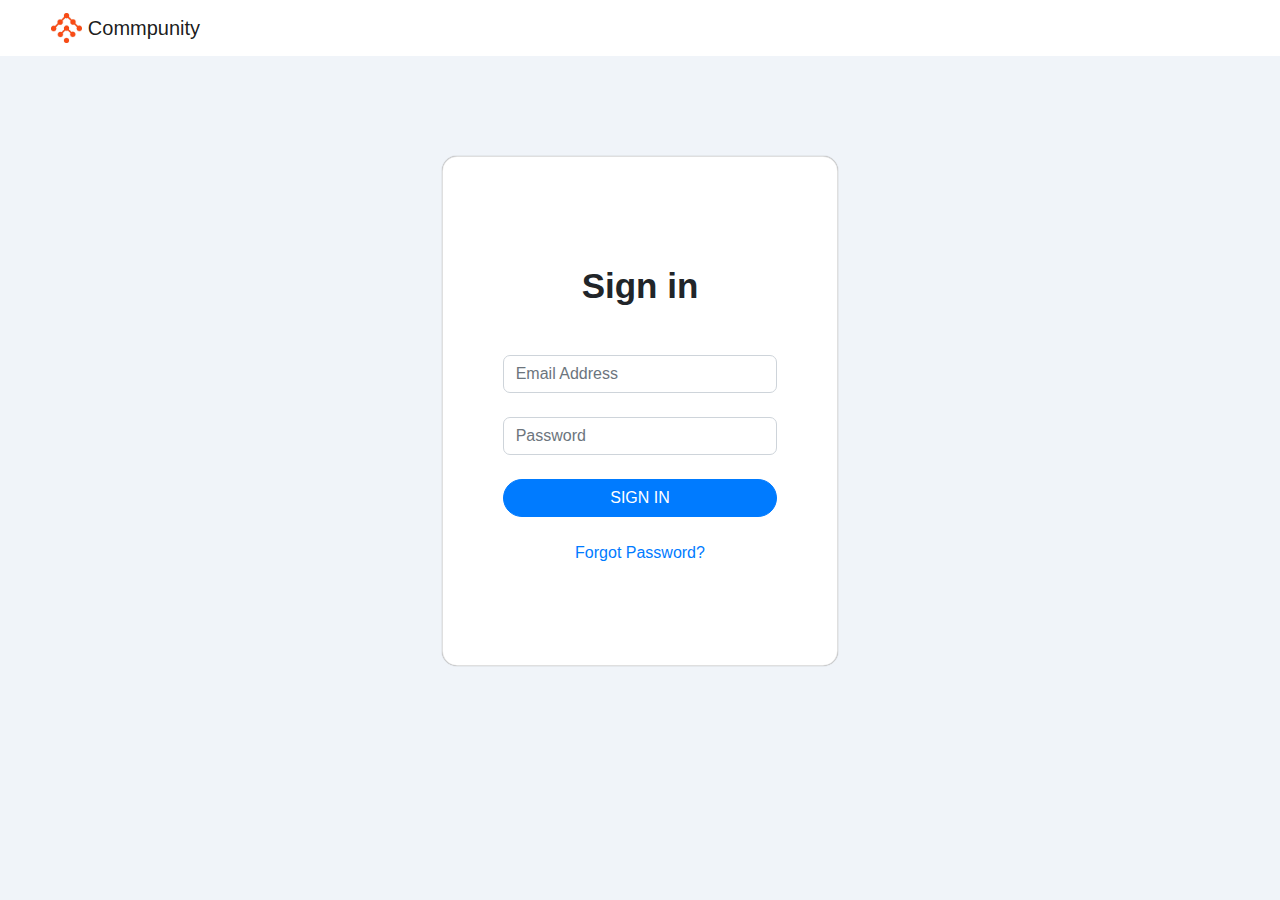
==== commit e138ad47: ".." ====
--- a/signin.html
+++ b/signin.html
@@ -5,7 +5,7 @@
     <meta name="viewport" content="width=device-width, initial-scale=1.0">
     <meta http-equiv="X-UA-Compatible" content="ie=edge">
     <link rel="stylesheet" href="assets/css/vendor/all.min.css">
-    <link rel="stylesheet" href="assets/css/signin.css">
+    <link rel="stylesheet" href="assets/css/main.css">
     <title>Home</title>
 </head>
 <body>
@@ -36,13 +36,13 @@
       <!--/.Navbar -->
 
       <div class="wrapper">
-          <div class="col-md-4 mx-auto">
+          <div class="col-lg-4 mx-auto col-md-8">
              <div class="card card-body form-card">
-                 <form>
+                 <form autocomplete="off">
                      <h3 class="text-center my-5">Sign in</h3>
-                     <input type="email" class="form-control my-4" placeholder="Email Address">
-                     <input type="password" class="form-control my-4" placeholder="Password">
-                     <button class="btn btn-primary btn-block my-4">SIGN IN</button>
+                     <input type="email" class="form-control my-4" placeholder="Email Address" name="email" autocomplete="off">
+                     <input type="password" class="form-control my-4" placeholder="Password" name="password" autocomplete="off">
+                     <button class="btn btn-primary btn-block my-4" type="submit">SIGN IN</button>
                      <a href="#">Forgot  Password?</a>
                  </form>
              </div>
--- a/assets/css/main.css
+++ b/assets/css/main.css
@@ -0,0 +1,81 @@
+* {
+  margin: 0l;
+  padding: 0;
+  -webkit-box-sizing: border-box;
+          box-sizing: border-box;
+}
+
+html {
+  scroll-behavior: smooth;
+}
+
+body {
+  overflow-x: hidden;
+  background-color: #F0F4F9;
+  height: 100vh;
+}
+
+nav.bg-light {
+  background-color: white !important;
+}
+
+nav.bg-light .navbar-brand {
+  margin-left: 35px;
+  font-weight: 500;
+}
+
+.wrapper {
+  width: 100%;
+  margin-top: 100px;
+  text-align: center;
+}
+
+.wrapper h2 {
+  font-size: 100px;
+  font-weight: 500;
+  margin-bottom: 150px;
+}
+
+@media (max-width: 768px) {
+  .wrapper h2 {
+    font-size: 70px;
+  }
+}
+
+.wrapper .buttons-join {
+  margin-top: 250px;
+}
+
+.wrapper .btn {
+  border-radius: 50px;
+  font-weight: 500;
+}
+
+.wrapper a:hover {
+  text-decoration: none;
+}
+
+.wrapper .form-card {
+  padding: 60px;
+  padding-bottom: 100px;
+  background-color: white;
+  border-radius: 15px;
+  -webkit-box-shadow: 0px 0px 1px gray;
+          box-shadow: 0px 0px 1px gray;
+}
+
+@media (max-width: 768px) {
+  .wrapper .form-card {
+    padding: 20px;
+  }
+}
+
+.wrapper .form-card h3 {
+  font-size: 35px;
+  font-weight: 700;
+}
+
+.wrapper .form-card input {
+  border-radius: 7px;
+}
+/*# sourceMappingURL=main.css.map */